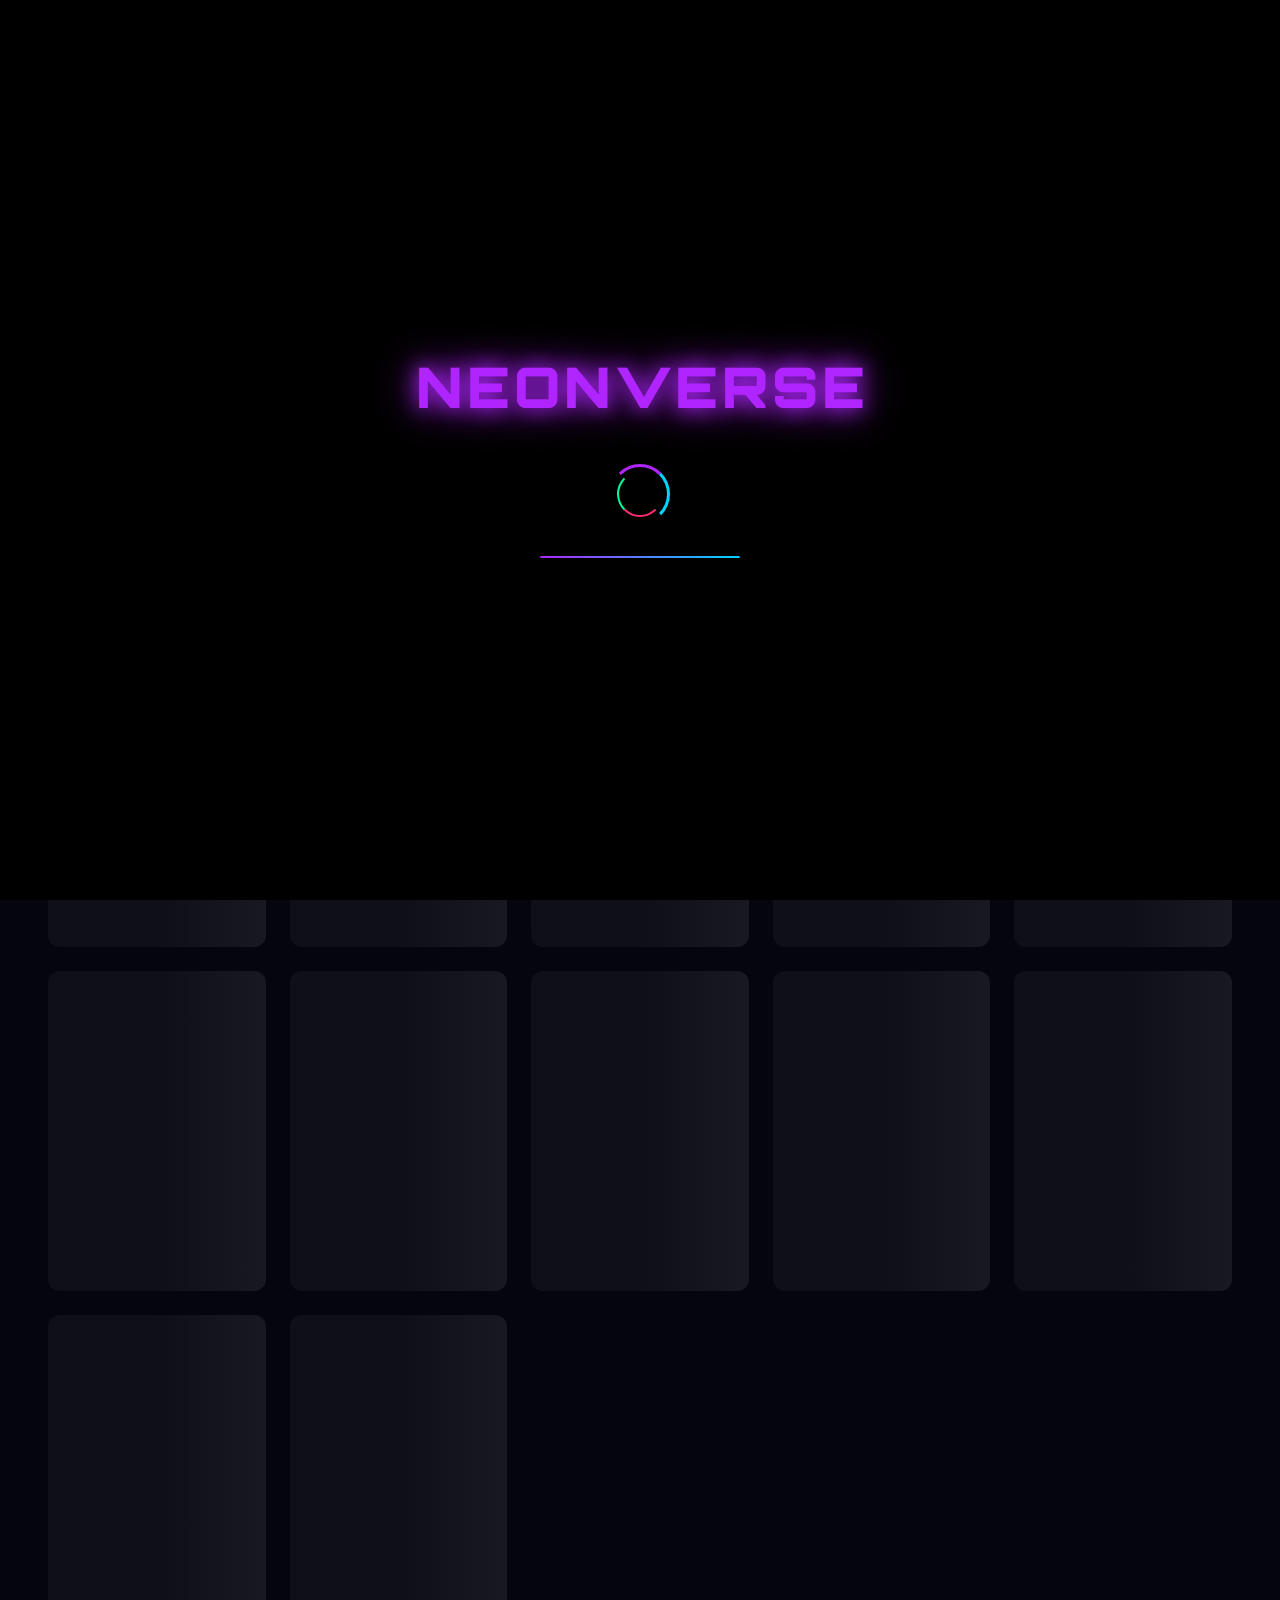
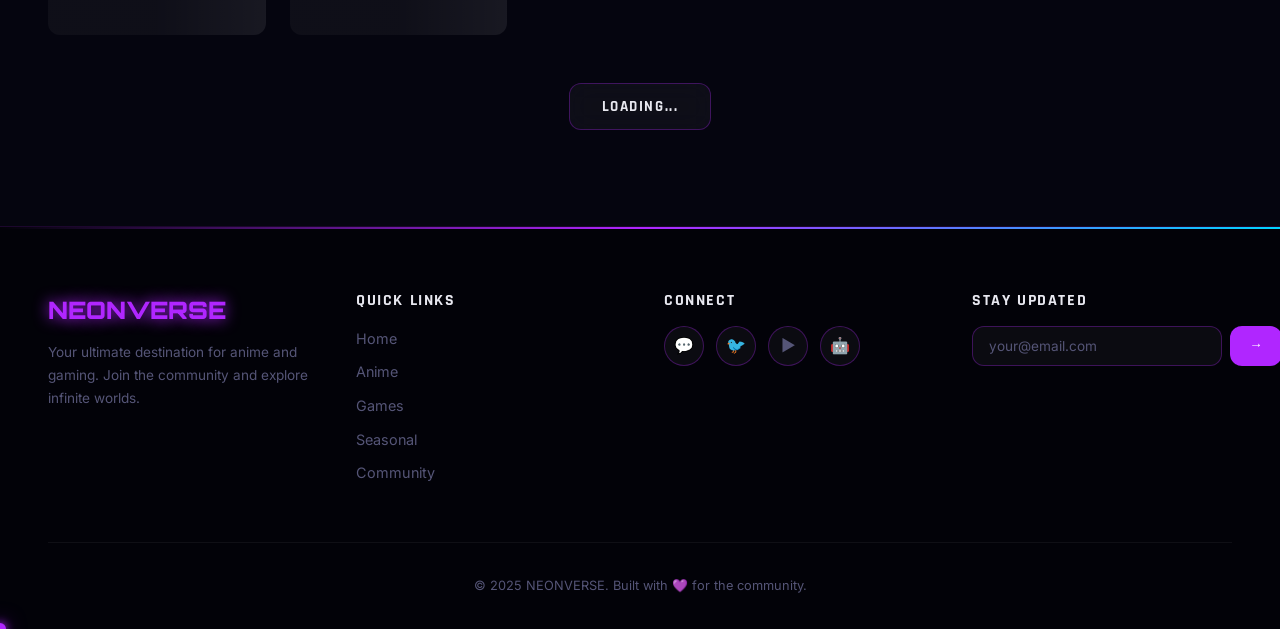
==== anime.html @ fc5924e8 "Animedata" ====
<!DOCTYPE html>
<html lang="en">
<head>
  <meta charset="UTF-8" />
  <meta name="viewport" content="width=device-width, initial-scale=1.0" />
  <meta name="description" content="NEONVERSE — Browse and discover the best anime across all genres." />
  <meta name="theme-color" content="#05050f" />
  <title>NEONVERSE — Anime Universe</title>
  <link rel="stylesheet" href="css/global.css" />
  <link rel="stylesheet" href="css/navbar.css" />
  <link rel="stylesheet" href="css/hero.css" />
  <link rel="stylesheet" href="css/cards.css" />
  <link rel="stylesheet" href="css/animations.css" />
</head>
<body>

  <!-- ═══ LOADING SCREEN ═══ -->
  <div class="loading-screen">
    <div class="loading-logo">
      <span>N</span><span>E</span><span>O</span><span>N</span><span>V</span><span>E</span><span>R</span><span>S</span><span>E</span>
    </div>
    <div class="loading-spinner"></div>
    <div class="loading-progress">
      <div class="loading-progress-bar"></div>
    </div>
  </div>

  <!-- ═══ NAVBAR ═══ -->
  <nav class="navbar">
    <div class="container">
      <a href="index.html" class="navbar-logo">NEONVERSE</a>
      <ul class="navbar-links">
        <li><a href="index.html">Home</a></li>
        <li><a href="anime.html" class="active">Anime</a></li>
        <li><a href="games.html">Games</a></li>
        <li><a href="seasonal.html">Seasonal</a></li>
        <li><a href="community.html">Community</a></li>
      </ul>
      <div class="navbar-actions">
        <button class="navbar-search" aria-label="Search">🔍</button>
        <button class="btn-join-hub">JOIN HUB</button>
      </div>
      <button class="navbar-hamburger" aria-label="Menu">
        <span></span><span></span><span></span>
      </button>
    </div>
  </nav>

  <div class="mobile-nav-overlay">
    <a href="index.html">Home</a>
    <a href="anime.html">Anime</a>
    <a href="games.html">Games</a>
    <a href="seasonal.html">Seasonal</a>
    <a href="community.html">Community</a>
  </div>

  <!-- ═══ PAGE HERO ═══ -->
  <section class="page-hero">
    <div class="page-hero-bg"></div>
    <div class="page-hero-content">
      <h1 class="reveal-scale">ANIME UNIVERSE</h1>
      <p>Discover thousands of anime across every genre</p>
    </div>
  </section>

  <!-- ═══ FILTER BAR ═══ -->
  <div class="filter-bar">
    <div class="container">
      <div class="filter-pills" id="genre-filters">
        <button class="filter-pill active" data-genre="all">All</button>
        <button class="filter-pill" data-genre="Action">Action</button>
        <button class="filter-pill" data-genre="Romance">Romance</button>
        <button class="filter-pill" data-genre="Isekai">Isekai</button>
        <button class="filter-pill" data-genre="Shonen">Shonen</button>
        <button class="filter-pill" data-genre="Seinen">Seinen</button>
        <button class="filter-pill" data-genre="Horror">Horror</button>
        <button class="filter-pill" data-genre="Comedy">Comedy</button>
        <button class="filter-pill" data-genre="Fantasy">Fantasy</button>
        <button class="filter-pill" data-genre="Mecha">Mecha</button>
      </div>
    </div>
  </div>

  <!-- ═══ ANIME GRID ═══ -->
  <section class="section">
    <div class="container">
      <div class="anime-grid" id="anime-grid">
        <!-- Skeleton loaders -->
        <div class="skeleton skeleton-card" style="height:320px"></div>
        <div class="skeleton skeleton-card" style="height:320px"></div>
        <div class="skeleton skeleton-card" style="height:320px"></div>
        <div class="skeleton skeleton-card" style="height:320px"></div>
        <div class="skeleton skeleton-card" style="height:320px"></div>
        <div class="skeleton skeleton-card" style="height:320px"></div>
        <div class="skeleton skeleton-card" style="height:320px"></div>
        <div class="skeleton skeleton-card" style="height:320px"></div>
        <div class="skeleton skeleton-card" style="height:320px"></div>
        <div class="skeleton skeleton-card" style="height:320px"></div>
        <div class="skeleton skeleton-card" style="height:320px"></div>
        <div class="skeleton skeleton-card" style="height:320px"></div>
      </div>
      <div class="load-more-wrap">
        <button class="btn btn-ghost" id="load-more-anime">LOAD MORE</button>
      </div>
    </div>
  </section>

  <!-- ═══ FOOTER ═══ -->
  <footer class="footer">
    <div class="container">
      <div class="footer-grid">
        <div class="footer-brand">
          <div class="logo">NEONVERSE</div>
          <p>Your ultimate destination for anime and gaming. Join the community and explore infinite worlds.</p>
        </div>
        <div class="footer-links">
          <h4>Quick Links</h4>
          <ul>
            <li><a href="index.html">Home</a></li>
            <li><a href="anime.html">Anime</a></li>
            <li><a href="games.html">Games</a></li>
            <li><a href="seasonal.html">Seasonal</a></li>
            <li><a href="community.html">Community</a></li>
          </ul>
        </div>
        <div class="footer-social">
          <h4>Connect</h4>
          <div class="social-icons">
            <a href="#" class="social-icon discord" title="Discord">💬</a>
            <a href="#" class="social-icon twitter" title="Twitter">🐦</a>
            <a href="#" class="social-icon youtube" title="YouTube">▶️</a>
            <a href="#" class="social-icon reddit" title="Reddit">🤖</a>
          </div>
        </div>
        <div class="footer-newsletter">
          <h4>Stay Updated</h4>
          <form class="newsletter-form" onsubmit="event.preventDefault()">
            <input type="email" placeholder="your@email.com" />
            <button type="submit">→</button>
          </form>
        </div>
      </div>
      <div class="footer-bottom">
        <p>© 2025 NEONVERSE. Built with 💜 for the community.</p>
      </div>
    </div>
  </footer>

  <script src="js/api.js"></script>
  <script src="js/main.js"></script>
  <script src="js/cursor.js"></script>
  <script src="js/search.js"></script>
  <script src="js/animations.js"></script>

  <script>
    document.addEventListener('DOMContentLoaded', () => {
      const grid = document.getElementById('anime-grid');
      const loadMoreBtn = document.getElementById('load-more-anime');
      const filterBtns = document.querySelectorAll('.filter-pill');
      let currentPage = 1;
      let allAnime = [];
      let activeGenre = 'all';

      /* ── Render Anime Cards ── */
      function renderAnime(animeList, append = false) {
        const html = animeList.map((anime, i) => {
          const img = anime.images?.jpg?.image_url || 'https://images.unsplash.com/photo-1542751371-adc38448a05e?w=400';
          const genres = (anime.genres || []).slice(0, 2).map(g =>
            `<span>${g.name}</span>`
          ).join('');
          const genreNames = (anime.genres || []).map(g => g.name);

          return `
            <div class="card card-anime reveal-stagger" data-stagger="${i % 12}" data-genres='${JSON.stringify(genreNames)}'>
              <div class="card-image">
                <img src="${img}" alt="${anime.title}" loading="lazy" />
                ${anime.rank ? `<div class="badge-rank">#${anime.rank}</div>` : ''}
                ${anime.score ? `<div class="badge-score">⭐ ${anime.score}</div>` : ''}
                <div class="overlay">
                  <span class="btn btn-primary" style="pointer-events:none;">View Details</span>
                </div>
              </div>
              <div class="card-body">
                <div class="card-title">${anime.title}</div>
                <div class="card-genres">${genres}</div>
              </div>
            </div>
          `;
        }).join('');

        if (append) {
          grid.insertAdjacentHTML('beforeend', html);
        } else {
          grid.innerHTML = html;
        }

        // Click handlers
        grid.querySelectorAll('.card-anime').forEach(card => {
          card.addEventListener('click', () => {
            const idx = [...grid.querySelectorAll('.card-anime')].indexOf(card);
            if (allAnime[idx]) Modal.showAnime(allAnime[idx]);
          });
        });

        Animations.initScrollReveal();
        applyFilter();
      }

      /* ── Load Anime Data ── */
      async function loadAnime(page = 1) {
        loadMoreBtn.textContent = 'LOADING...';
        loadMoreBtn.disabled = true;

        try {
          const data = await API.getAnimePage(page, 24);
          if (data && data.data) {
            allAnime = page === 1 ? data.data : [...allAnime, ...data.data];
            renderAnime(page === 1 ? data.data : data.data, page > 1);
          }
        } catch (err) {
          grid.innerHTML = createErrorCard('Failed to load anime', 'location.reload()');
        }

        loadMoreBtn.textContent = 'LOAD MORE';
        loadMoreBtn.disabled = false;
      }

      /* ── Genre Filter ── */
      function applyFilter() {
        const cards = grid.querySelectorAll('.card-anime');
        cards.forEach(card => {
          if (activeGenre === 'all') {
            card.style.display = '';
            return;
          }
          try {
            const genres = JSON.parse(card.dataset.genres || '[]');
            const match = genres.some(g =>
              g.toLowerCase().includes(activeGenre.toLowerCase())
            );
            card.style.display = match ? '' : 'none';
          } catch {
            card.style.display = '';
          }
        });
      }

      filterBtns.forEach(btn => {
        btn.addEventListener('click', () => {
          filterBtns.forEach(b => b.classList.remove('active'));
          btn.classList.add('active');
          activeGenre = btn.dataset.genre;
          applyFilter();
        });
      });

      /* ── Load More ── */
      loadMoreBtn.addEventListener('click', () => {
        currentPage++;
        loadAnime(currentPage);
      });

      // Initial load
      loadAnime(1);
    });
  </script>

</body>
</html>
---- css/global.css ----
/* ═══════════════════════════════════════════════════
   NEONVERSE — Global Styles
   Foundation: variables, reset, typography, utilities, cards
   ═══════════════════════════════════════════════════ */

@import url('https://fonts.googleapis.com/css2?family=Inter:wght@400;500;600&family=Orbitron:wght@700;900&family=Rajdhani:wght@600;700&display=swap');

/* ── CSS Variables ── */
:root {
  --bg-primary: #05050f;
  --bg-secondary: #0d0d1a;
  --neon-purple: #b026ff;
  --neon-blue: #00d4ff;
  --neon-pink: #ff2d78;
  --neon-green: #00ff9d;
  --glass: rgba(255, 255, 255, 0.04);
  --glass-border: rgba(176, 38, 255, 0.3);
  --text-primary: #e8e8f0;
  --text-secondary: #8888aa;
  --text-dim: #555577;
  --radius: 12px;
  --radius-lg: 20px;
  --transition: cubic-bezier(0.16, 1, 0.3, 1);
}

/* ── Reset ── */
*, *::before, *::after {
  margin: 0;
  padding: 0;
  box-sizing: border-box;
}

html {
  scroll-behavior: smooth;
  scrollbar-width: thin;
  scrollbar-color: var(--neon-purple) var(--bg-primary);
}

html::-webkit-scrollbar { width: 6px; }
html::-webkit-scrollbar-track { background: var(--bg-primary); }
html::-webkit-scrollbar-thumb {
  background: var(--neon-purple);
  border-radius: 3px;
}

body {
  font-family: 'Inter', -apple-system, sans-serif;
  background: var(--bg-primary);
  color: var(--text-primary);
  line-height: 1.6;
  overflow-x: hidden;
  cursor: none;
  -webkit-font-smoothing: antialiased;
  -moz-osx-font-smoothing: grayscale;
}

body.modal-open { overflow: hidden; }

/* ── Page Transition Overlay ── */
.page-transition {
  position: fixed;
  inset: 0;
  background: var(--bg-primary);
  z-index: 100000;
  pointer-events: none;
  opacity: 0;
  transition: opacity 0.4s ease;
}
.page-transition.active { opacity: 1; }

/* ── Typography ── */
h1, h2, h3, h4, h5, h6 {
  font-family: 'Orbitron', sans-serif;
  font-weight: 900;
  letter-spacing: 0.02em;
  line-height: 1.2;
}

h1 {
  font-size: clamp(2.5rem, 6vw, 5rem);
  text-shadow: 0 0 10px var(--neon-purple), 0 0 30px var(--neon-purple), 0 0 60px rgba(176, 38, 255, 0.3);
}

h2 {
  font-size: clamp(1.8rem, 4vw, 3rem);
  text-shadow: 0 0 8px var(--neon-purple), 0 0 20px rgba(176, 38, 255, 0.4);
}

h3 {
  font-family: 'Rajdhani', sans-serif;
  font-weight: 700;
  font-size: clamp(1.2rem, 2vw, 1.6rem);
}

p {
  color: var(--text-secondary);
  font-size: 0.95rem;
  line-height: 1.7;
}

a {
  color: var(--neon-blue);
  text-decoration: none;
  transition: all 0.3s var(--transition);
}

img {
  display: block;
  max-width: 100%;
  filter: saturate(1.2) contrast(1.05);
}

/* ── Layout ── */
.container {
  width: 100%;
  max-width: 1400px;
  margin: 0 auto;
  padding: 0 clamp(1rem, 4vw, 3rem);
}

.section {
  padding: clamp(3rem, 8vw, 6rem) 0;
}

.section-header {
  text-align: center;
  margin-bottom: 3rem;
}

.section-header h2 { margin-bottom: 0.5rem; }

.section-header p {
  max-width: 600px;
  margin: 0 auto;
}

/* ── Noise Texture ── */
body::before {
  content: '';
  position: fixed;
  inset: 0;
  z-index: 0;
  pointer-events: none;
  opacity: 0.03;
  background-image: url("data:image/svg+xml,%3Csvg viewBox='0 0 256 256' xmlns='http://www.w3.org/2000/svg'%3E%3Cfilter id='noise'%3E%3CfeTurbulence type='fractalNoise' baseFrequency='0.9' numOctaves='4' stitchTiles='stitch'/%3E%3C/filter%3E%3Crect width='100%25' height='100%25' filter='url(%23noise)'/%3E%3C/svg%3E");
  background-size: 256px;
}

/* ── Loading Screen ── */
.loading-screen {
  position: fixed;
  inset: 0;
  background: #000;
  z-index: 99999;
  display: flex;
  flex-direction: column;
  align-items: center;
  justify-content: center;
  transition: opacity 0.8s ease, visibility 0.8s ease;
}

.loading-screen.hidden {
  opacity: 0;
  visibility: hidden;
  pointer-events: none;
}

.loading-logo {
  display: flex;
  gap: 4px;
  margin-bottom: 2rem;
}

.loading-logo span {
  font-family: 'Orbitron', sans-serif;
  font-size: clamp(2rem, 5vw, 3.5rem);
  font-weight: 900;
  color: var(--neon-purple);
  text-shadow: 0 0 20px var(--neon-purple), 0 0 40px var(--neon-purple);
  opacity: 0;
  transform: translateY(20px);
  animation: letterReveal 0.5s forwards;
}

.loading-logo span:nth-child(1) { animation-delay: 0.1s; }
.loading-logo span:nth-child(2) { animation-delay: 0.15s; }
.loading-logo span:nth-child(3) { animation-delay: 0.2s; }
.loading-logo span:nth-child(4) { animation-delay: 0.25s; }
.loading-logo span:nth-child(5) { animation-delay: 0.3s; }
.loading-logo span:nth-child(6) { animation-delay: 0.35s; }
.loading-logo span:nth-child(7) { animation-delay: 0.4s; }
.loading-logo span:nth-child(8) { animation-delay: 0.45s; }
.loading-logo span:nth-child(9) { animation-delay: 0.5s; }

@keyframes letterReveal {
  to { opacity: 1; transform: translateY(0); }
}

.loading-spinner {
  width: 60px;
  height: 60px;
  border-radius: 50%;
  border: 3px solid transparent;
  border-top-color: var(--neon-purple);
  border-right-color: var(--neon-blue);
  animation: spinRing 1s linear infinite;
  margin-bottom: 2rem;
  position: relative;
}

.loading-spinner::before {
  content: '';
  position: absolute;
  inset: 4px;
  border-radius: 50%;
  border: 2px solid transparent;
  border-bottom-color: var(--neon-pink);
  border-left-color: var(--neon-green);
  animation: spinRing 0.6s linear infinite reverse;
}

@keyframes spinRing {
  to { transform: rotate(360deg); }
}

.loading-progress {
  width: 200px;
  height: 2px;
  background: rgba(255, 255, 255, 0.1);
  border-radius: 1px;
  overflow: hidden;
}

.loading-progress-bar {
  height: 100%;
  width: 0%;
  background: linear-gradient(90deg, var(--neon-purple), var(--neon-blue));
  border-radius: 1px;
  transition: width 0.3s ease;
  box-shadow: 0 0 10px var(--neon-purple);
}

/* ── Buttons ── */
.btn {
  display: inline-flex;
  align-items: center;
  gap: 0.5rem;
  padding: 0.8rem 2rem;
  font-family: 'Rajdhani', sans-serif;
  font-weight: 700;
  font-size: 0.95rem;
  letter-spacing: 0.1em;
  text-transform: uppercase;
  border: none;
  border-radius: var(--radius);
  cursor: none;
  position: relative;
  overflow: hidden;
  transition: all 0.4s var(--transition);
}

.btn-primary {
  background: var(--neon-purple);
  color: #fff;
  box-shadow: 0 0 20px rgba(176, 38, 255, 0.4);
}

.btn-primary:hover {
  transform: scale(1.05);
  box-shadow: 0 0 30px rgba(176, 38, 255, 0.6), 0 0 60px rgba(176, 38, 255, 0.3);
}

.btn-outline {
  background: transparent;
  color: var(--neon-blue);
  border: 2px solid transparent;
  background-image: linear-gradient(var(--bg-primary), var(--bg-primary)), linear-gradient(135deg, var(--neon-blue), var(--neon-purple));
  background-origin: border-box;
  background-clip: padding-box, border-box;
}

.btn-outline:hover {
  transform: scale(1.05);
  box-shadow: 0 0 30px rgba(0, 212, 255, 0.3);
}

.btn-ghost {
  background: var(--glass);
  backdrop-filter: blur(12px);
  color: var(--text-primary);
  border: 1px solid var(--glass-border);
}

.btn-ghost:hover {
  background: rgba(176, 38, 255, 0.1);
  border-color: var(--neon-purple);
  transform: scale(1.05);
}

.btn .ripple {
  position: absolute;
  border-radius: 50%;
  background: rgba(255, 255, 255, 0.3);
  transform: scale(0);
  animation: rippleEffect 0.6s linear;
  pointer-events: none;
}

@keyframes rippleEffect {
  to { transform: scale(4); opacity: 0; }
}

/* ═══════════════════════════════════════════════════
   ANIME & GAME CARDS — Shared card system
   ═══════════════════════════════════════════════════ */

/* Container grids */
.card-grid {
  display: grid;
  grid-template-columns: repeat(auto-fill, minmax(200px, 1fr));
  gap: 1.5rem;
}

.card-grid-scroll {
  display: flex;
  gap: 1.5rem;
  overflow-x: auto;
  padding-bottom: 1rem;
  scroll-snap-type: x mandatory;
  -webkit-overflow-scrolling: touch;
}

.card-grid-scroll::-webkit-scrollbar { height: 4px; }
.card-grid-scroll::-webkit-scrollbar-track { background: var(--glass); }
.card-grid-scroll::-webkit-scrollbar-thumb { background: var(--neon-purple); border-radius: 2px; }

/* ── Anime Card ── */
.anime-card {
  position: relative;
  border-radius: 14px;
  overflow: hidden;
  cursor: pointer;
  background: #0d0d1a;
  border: 1px solid rgba(176, 38, 255, 0.15);
  transition: transform 0.4s cubic-bezier(0.16, 1, 0.3, 1), box-shadow 0.4s ease, border-color 0.3s;
  flex-shrink: 0;
  width: 200px;
}

.card-grid .anime-card { width: 100%; }

.anime-card:hover {
  transform: translateY(-8px) scale(1.03);
  box-shadow: 0 20px 50px rgba(176, 38, 255, 0.3), 0 0 30px rgba(176, 38, 255, 0.15);
  border-color: var(--neon-purple);
}

.anime-card img {
  width: 100%;
  height: 280px;
  object-fit: cover;
  transition: transform 0.6s cubic-bezier(0.16, 1, 0.3, 1);
}

.anime-card:hover img { transform: scale(1.08); }

.card-rank {
  position: absolute;
  top: 8px;
  left: 8px;
  width: 32px;
  height: 32px;
  border-radius: 50%;
  background: var(--neon-purple);
  color: #fff;
  font-family: 'Orbitron', sans-serif;
  font-size: 0.7rem;
  font-weight: 700;
  display: flex;
  align-items: center;
  justify-content: center;
  box-shadow: 0 0 15px rgba(176, 38, 255, 0.5);
  z-index: 5;
}

.card-score {
  position: absolute;
  top: 8px;
  right: 8px;
  padding: 3px 8px;
  border-radius: 8px;
  background: rgba(0, 0, 0, 0.7);
  backdrop-filter: blur(8px);
  color: var(--neon-green);
  font-family: 'Orbitron', sans-serif;
  font-size: 0.75rem;
  font-weight: 700;
  border: 1px solid rgba(0, 255, 157, 0.3);
  z-index: 5;
}

.score-green { color: var(--neon-green); border-color: rgba(0, 255, 157, 0.3); }
.score-yellow { color: #ffd700; border-color: rgba(255, 215, 0, 0.3); }

.card-overlay {
  position: absolute;
  bottom: 0;
  left: 0;
  right: 0;
  padding: 3rem 0.8rem 0.8rem;
  background: linear-gradient(180deg, transparent 0%, rgba(5, 5, 15, 0.95) 60%);
  display: flex;
  flex-direction: column;
  gap: 0.4rem;
}

.card-title {
  font-family: 'Orbitron', sans-serif;
  font-weight: 700;
  font-size: 0.85rem;
  color: #fff;
  text-shadow: 0 0 10px rgba(176, 38, 255, 0.4);
  white-space: nowrap;
  overflow: hidden;
  text-overflow: ellipsis;
}

.card-genres {
  display: flex;
  flex-wrap: wrap;
  gap: 0.3rem;
}

.genre-tag {
  font-family: 'Rajdhani', sans-serif;
  font-weight: 600;
  font-size: 0.65rem;
  color: var(--neon-blue);
  background: rgba(0, 212, 255, 0.12);
  padding: 2px 8px;
  border-radius: 10px;
  border: 1px solid rgba(0, 212, 255, 0.2);
  text-transform: uppercase;
  letter-spacing: 0.03em;
}

.view-btn {
  font-family: 'Rajdhani', sans-serif;
  font-weight: 700;
  font-size: 0.75rem;
  letter-spacing: 0.08em;
  text-transform: uppercase;
  color: #fff;
  background: var(--neon-purple);
  border: none;
  border-radius: 8px;
  padding: 0.4rem 0.8rem;
  cursor: pointer;
  box-shadow: 0 0 15px rgba(176, 38, 255, 0.4);
  transition: all 0.3s;
  opacity: 0;
  transform: translateY(8px);
}

.anime-card:hover .view-btn,
.game-card:hover .view-btn {
  opacity: 1;
  transform: translateY(0);
}

.view-btn:hover {
  box-shadow: 0 0 25px rgba(176, 38, 255, 0.6);
}

/* ── Game Card ── */
.game-card {
  position: relative;
  border-radius: 14px;
  overflow: hidden;
  cursor: pointer;
  background: #0d0d1a;
  border: 1px solid rgba(176, 38, 255, 0.15);
  transition: transform 0.4s cubic-bezier(0.16, 1, 0.3, 1), box-shadow 0.4s ease, border-color 0.3s;
  flex-shrink: 0;
  width: 300px;
  height: 220px;
}

.card-grid .game-card { width: 100%; height: 260px; }

.game-card:hover {
  transform: translateY(-8px) scale(1.02);
  box-shadow: 0 20px 50px rgba(176, 38, 255, 0.3), 0 0 30px rgba(176, 38, 255, 0.15);
  border-color: var(--neon-purple);
}

.game-card img {
  position: absolute;
  inset: 0;
  width: 100%;
  height: 100%;
  object-fit: cover;
  transition: transform 0.6s cubic-bezier(0.16, 1, 0.3, 1);
}

.game-card:hover img { transform: scale(1.08); }

.game-card .card-overlay {
  padding: 4rem 1rem 1rem;
}

.game-card .card-title {
  font-size: 0.95rem;
}

/* ── Skeleton Loaders ── */
.card-skeleton {
  border-radius: 14px;
  overflow: hidden;
  background: var(--glass);
  position: relative;
  min-height: 280px;
}

.card-grid-scroll .card-skeleton {
  width: 200px;
  flex-shrink: 0;
}

.skeleton-shimmer {
  position: absolute;
  inset: 0;
  background: linear-gradient(90deg, transparent 0%, rgba(255,255,255,0.06) 50%, transparent 100%);
  background-size: 200% 100%;
  animation: shimmer 1.5s infinite;
}

@keyframes shimmer {
  0% { background-position: 200% 0; }
  100% { background-position: -200% 0; }
}

.skeleton {
  background: linear-gradient(90deg, var(--glass) 25%, rgba(255,255,255,0.08) 50%, var(--glass) 75%);
  background-size: 200% 100%;
  animation: shimmer 1.5s infinite;
  border-radius: var(--radius);
}

.skeleton-card {
  height: 320px;
  border-radius: var(--radius);
}

.skeleton-text {
  height: 16px;
  margin-bottom: 8px;
  border-radius: 4px;
}

.skeleton-text.short { width: 60%; }

/* ═══════════════════════════════════════════════════
   MODAL — Cinematic Detail View
   ═══════════════════════════════════════════════════ */

.modal-overlay {
  position: fixed;
  top: 0;
  left: 0;
  width: 100vw;
  height: 100vh;
  background: rgba(0, 0, 0, 0.85);
  backdrop-filter: blur(8px);
  -webkit-backdrop-filter: blur(8px);
  z-index: 9999;
  display: flex;
  align-items: center;
  justify-content: center;
  opacity: 0;
  visibility: hidden;
  transition: opacity 0.35s ease, visibility 0.35s ease;
}

.modal-overlay.active {
  opacity: 1;
  visibility: visible;
}

.modal-content {
  position: absolute;
  top: 50%;
  left: 50%;
  transform: translate(-50%, -45%);
  width: min(900px, 90vw);
  max-height: 85vh;
  overflow-y: auto;
  overflow-x: hidden;
  background: #0d0d1a;
  border: 1px solid rgba(176, 38, 255, 0.4);
  border-radius: 16px;
  box-shadow: 0 0 60px rgba(176, 38, 255, 0.3), 0 0 120px rgba(176, 38, 255, 0.1);
  opacity: 0;
  transition: transform 0.45s cubic-bezier(0.16, 1, 0.3, 1), opacity 0.35s ease;
}

.modal-overlay.active .modal-content {
  transform: translate(-50%, -50%);
  opacity: 1;
}

.modal-content::-webkit-scrollbar { width: 5px; }
.modal-content::-webkit-scrollbar-track { background: transparent; }
.modal-content::-webkit-scrollbar-thumb { background: var(--neon-purple); border-radius: 3px; }

.modal-close {
  position: sticky;
  top: 0.75rem;
  float: right;
  margin: 0.75rem 0.75rem 0 0;
  width: 40px;
  height: 40px;
  border-radius: 50%;
  background: rgba(0, 0, 0, 0.6);
  border: 1px solid rgba(176, 38, 255, 0.3);
  color: var(--text-primary);
  font-size: 1.1rem;
  display: flex;
  align-items: center;
  justify-content: center;
  cursor: none;
  z-index: 20;
  transition: all 0.3s;
  backdrop-filter: blur(8px);
}

.modal-close:hover {
  background: var(--neon-pink);
  border-color: var(--neon-pink);
  box-shadow: 0 0 20px rgba(255, 45, 120, 0.6);
  transform: scale(1.1) rotate(90deg);
  color: #fff;
}

.modal-banner {
  width: 100%;
  height: 280px;
  object-fit: cover;
  display: block;
  border-radius: 16px 16px 0 0;
  filter: saturate(1.3) contrast(1.1);
}

.modal-inner {
  display: flex;
  gap: 1.5rem;
  padding: 1.5rem 2rem 2rem;
  margin-top: -60px;
  position: relative;
  z-index: 5;
}

.modal-poster-col { flex-shrink: 0; width: 180px; }

.modal-poster {
  width: 180px;
  height: 260px;
  object-fit: cover;
  border-radius: 12px;
  border: 2px solid rgba(176, 38, 255, 0.3);
  box-shadow: 0 8px 32px rgba(0, 0, 0, 0.6), 0 0 20px rgba(176, 38, 255, 0.2);
  filter: saturate(1.2) contrast(1.05);
}

.modal-info-col { flex: 1; min-width: 0; padding-top: 60px; }

.modal-title {
  font-family: 'Orbitron', sans-serif;
  font-weight: 900;
  font-size: 1.5rem;
  color: #fff;
  margin-bottom: 0.25rem;
  text-shadow: 0 0 10px var(--neon-purple), 0 0 30px rgba(176, 38, 255, 0.4);
  line-height: 1.3;
}

.modal-badges {
  display: flex;
  flex-wrap: wrap;
  gap: 0.5rem;
  margin-bottom: 1rem;
}

.modal-badge {
  font-family: 'Rajdhani', sans-serif;
  font-weight: 700;
  font-size: 0.8rem;
  padding: 0.3rem 0.85rem;
  border-radius: 20px;
  display: inline-flex;
  align-items: center;
  gap: 0.35rem;
  white-space: nowrap;
}

.modal-badge.score { color: var(--neon-green); background: rgba(0, 255, 157, 0.1); border: 1px solid rgba(0, 255, 157, 0.25); }
.modal-badge.episodes { color: var(--neon-blue); background: rgba(0, 212, 255, 0.1); border: 1px solid rgba(0, 212, 255, 0.25); }
.modal-badge.status { color: var(--neon-purple); background: rgba(176, 38, 255, 0.1); border: 1px solid rgba(176, 38, 255, 0.25); }
.modal-badge.year { color: var(--neon-pink); background: rgba(255, 45, 120, 0.1); border: 1px solid rgba(255, 45, 120, 0.25); }
.modal-badge.metacritic-high { color: var(--neon-green); background: rgba(0, 255, 157, 0.1); border: 1px solid rgba(0, 255, 157, 0.25); }
.modal-badge.metacritic-mid { color: #ffd700; background: rgba(255, 215, 0, 0.1); border: 1px solid rgba(255, 215, 0, 0.25); }

.modal-genres {
  display: flex;
  flex-wrap: wrap;
  gap: 0.4rem;
  margin-bottom: 1.25rem;
}

.modal-genre-tag {
  font-size: 0.7rem;
  font-family: 'Rajdhani', sans-serif;
  font-weight: 600;
  color: var(--neon-purple);
  background: rgba(176, 38, 255, 0.08);
  padding: 0.2rem 0.65rem;
  border-radius: 12px;
  border: 1px solid rgba(176, 38, 255, 0.2);
  text-transform: uppercase;
  letter-spacing: 0.04em;
}

.modal-synopsis {
  color: var(--text-secondary);
  font-size: 14px;
  line-height: 1.7;
  margin-bottom: 1.5rem;
  max-height: 180px;
  overflow-y: auto;
  padding-right: 0.5rem;
}

.modal-synopsis::-webkit-scrollbar { width: 3px; }
.modal-synopsis::-webkit-scrollbar-thumb { background: rgba(176, 38, 255, 0.3); border-radius: 2px; }

.modal-trailer-btn {
  display: inline-flex;
  align-items: center;
  gap: 0.5rem;
  padding: 0.7rem 1.8rem;
  font-family: 'Rajdhani', sans-serif;
  font-weight: 700;
  font-size: 0.85rem;
  letter-spacing: 0.1em;
  text-transform: uppercase;
  color: #fff;
  background: var(--neon-purple);
  border: none;
  border-radius: 12px;
  cursor: none;
  text-decoration: none;
  box-shadow: 0 0 20px rgba(176, 38, 255, 0.4);
  transition: all 0.3s cubic-bezier(0.16, 1, 0.3, 1);
}

.modal-trailer-btn:hover {
  transform: scale(1.06);
  box-shadow: 0 0 30px rgba(176, 38, 255, 0.6), 0 0 60px rgba(176, 38, 255, 0.2);
  color: #fff;
}

@media (max-width: 700px) {
  .modal-inner { flex-direction: column; align-items: center; padding: 1rem 1.25rem 1.5rem; margin-top: -40px; }
  .modal-poster-col { width: 140px; }
  .modal-poster { width: 140px; height: 200px; }
  .modal-info-col { padding-top: 0; width: 100%; }
  .modal-title { font-size: 1.2rem; text-align: center; }
  .modal-badges { justify-content: center; }
  .modal-genres { justify-content: center; }
  .modal-banner { height: 200px; }
  .modal-close { cursor: pointer; }
  .modal-trailer-btn { cursor: pointer; width: 100%; justify-content: center; }
}

/* ── Search Overlay ── */
.search-overlay {
  position: fixed;
  inset: 0;
  background: rgba(0, 0, 0, 0.8);
  backdrop-filter: blur(8px);
  z-index: 9500;
  display: flex;
  align-items: flex-start;
  justify-content: center;
  padding-top: 15vh;
  opacity: 0;
  visibility: hidden;
  transition: all 0.3s var(--transition);
}

.search-overlay.active { opacity: 1; visibility: visible; }

.search-container {
  width: 90%;
  max-width: 600px;
  transform: translateY(-20px);
  transition: transform 0.4s var(--transition);
}

.search-overlay.active .search-container { transform: translateY(0); }

.search-input-wrap { position: relative; }

.search-input-wrap input {
  width: 100%;
  padding: 1.2rem 1.5rem 1.2rem 3.5rem;
  background: var(--bg-secondary);
  border: 2px solid var(--glass-border);
  border-radius: var(--radius-lg);
  color: var(--text-primary);
  font-family: 'Inter', sans-serif;
  font-size: 1.1rem;
  outline: none;
  transition: border-color 0.3s;
}

.search-input-wrap input:focus {
  border-color: var(--neon-purple);
  box-shadow: 0 0 30px rgba(176, 38, 255, 0.2);
}

.search-input-wrap .search-icon-input {
  position: absolute;
  left: 1.2rem;
  top: 50%;
  transform: translateY(-50%);
  color: var(--text-dim);
  font-size: 1.2rem;
}

.search-results {
  margin-top: 0.5rem;
  background: var(--bg-secondary);
  border: 1px solid var(--glass-border);
  border-radius: var(--radius);
  max-height: 400px;
  overflow-y: auto;
  display: none;
}

.search-results.has-results { display: block; }

.search-result-item {
  display: flex;
  align-items: center;
  gap: 1rem;
  padding: 0.8rem 1rem;
  cursor: none;
  transition: background 0.2s;
  border-bottom: 1px solid rgba(255,255,255,0.03);
}

.search-result-item:hover, .search-result-item.selected { background: rgba(176, 38, 255, 0.1); }

.search-result-item img { width: 40px; height: 55px; object-fit: cover; border-radius: 6px; }

.search-result-info { flex: 1; }

.search-result-info .title {
  font-family: 'Rajdhani', sans-serif;
  font-weight: 600;
  font-size: 0.95rem;
  color: var(--text-primary);
}

.search-result-info .score { font-size: 0.8rem; color: var(--neon-green); }

/* ── Easter Egg ── */
.easter-egg-overlay {
  position: fixed;
  inset: 0;
  z-index: 99998;
  display: flex;
  align-items: center;
  justify-content: center;
  pointer-events: none;
  opacity: 0;
  transition: opacity 0.3s;
}

.easter-egg-overlay.active {
  opacity: 1;
  animation: neonFlash 0.5s ease-out;
}

.easter-egg-text {
  font-family: 'Orbitron', sans-serif;
  font-size: clamp(1.5rem, 4vw, 3rem);
  font-weight: 900;
  text-align: center;
  color: #fff;
  text-shadow: 0 0 20px var(--neon-purple), 0 0 40px var(--neon-blue), 0 0 80px var(--neon-pink);
}

@keyframes neonFlash {
  0% { background: rgba(176, 38, 255, 0.8); }
  25% { background: rgba(0, 212, 255, 0.6); }
  50% { background: rgba(255, 45, 120, 0.6); }
  75% { background: rgba(0, 255, 157, 0.4); }
  100% { background: transparent; }
}

/* ── Footer ── */
.footer {
  background: #020208;
  border-top: 1px solid rgba(176, 38, 255, 0.15);
  padding: 4rem 0 2rem;
  position: relative;
}

.footer::before {
  content: '';
  position: absolute;
  top: 0;
  left: 0;
  right: 0;
  height: 2px;
  background: linear-gradient(90deg, transparent, var(--neon-purple), var(--neon-blue), var(--neon-pink), transparent);
  animation: gradientSlide 3s linear infinite;
  background-size: 200% 100%;
}

@keyframes gradientSlide {
  0% { background-position: -200% 0; }
  100% { background-position: 200% 0; }
}

.footer-grid {
  display: grid;
  grid-template-columns: repeat(auto-fit, minmax(220px, 1fr));
  gap: 3rem;
  margin-bottom: 3rem;
}

.footer-brand .logo {
  font-family: 'Orbitron', sans-serif;
  font-size: 1.5rem;
  font-weight: 900;
  color: var(--neon-purple);
  text-shadow: 0 0 15px var(--neon-purple);
  margin-bottom: 0.75rem;
}

.footer-brand p { font-size: 0.85rem; color: var(--text-dim); max-width: 280px; }

.footer-links h4, .footer-social h4, .footer-newsletter h4 {
  font-family: 'Rajdhani', sans-serif;
  font-size: 1rem;
  color: var(--text-primary);
  margin-bottom: 1rem;
  text-transform: uppercase;
  letter-spacing: 0.1em;
}

.footer-links ul { list-style: none; }
.footer-links li { margin-bottom: 0.5rem; }
.footer-links a { color: var(--text-dim); font-size: 0.9rem; transition: all 0.3s; }
.footer-links a:hover { color: var(--neon-blue); padding-left: 0.5rem; }

.social-icons { display: flex; gap: 0.75rem; }

.social-icon {
  width: 40px;
  height: 40px;
  border-radius: 50%;
  background: var(--glass);
  border: 1px solid var(--glass-border);
  display: flex;
  align-items: center;
  justify-content: center;
  font-size: 1rem;
  color: var(--text-dim);
  transition: all 0.3s;
  cursor: none;
}

.social-icon:hover { transform: translateY(-3px); }
.social-icon.discord:hover { background: #5865F2; border-color: #5865F2; color: #fff; box-shadow: 0 0 20px rgba(88, 101, 242, 0.5); }
.social-icon.twitter:hover { background: #1DA1F2; border-color: #1DA1F2; color: #fff; box-shadow: 0 0 20px rgba(29, 161, 242, 0.5); }
.social-icon.youtube:hover { background: #FF0000; border-color: #FF0000; color: #fff; box-shadow: 0 0 20px rgba(255, 0, 0, 0.5); }
.social-icon.reddit:hover { background: #FF4500; border-color: #FF4500; color: #fff; box-shadow: 0 0 20px rgba(255, 69, 0, 0.5); }

.newsletter-form { display: flex; gap: 0.5rem; }

.newsletter-form input {
  flex: 1;
  padding: 0.7rem 1rem;
  background: var(--glass);
  border: 1px solid var(--glass-border);
  border-radius: var(--radius);
  color: var(--text-primary);
  font-family: 'Inter', sans-serif;
  font-size: 0.85rem;
  outline: none;
  transition: border-color 0.3s;
}

.newsletter-form input::placeholder { color: var(--text-dim); }
.newsletter-form input:focus { border-color: var(--neon-purple); box-shadow: 0 0 15px rgba(176, 38, 255, 0.2); }

.newsletter-form button {
  padding: 0.7rem 1.2rem;
  background: var(--neon-purple);
  border: none;
  border-radius: var(--radius);
  color: #fff;
  font-family: 'Rajdhani', sans-serif;
  font-weight: 700;
  cursor: none;
  transition: all 0.3s;
}

.newsletter-form button:hover { box-shadow: 0 0 20px rgba(176, 38, 255, 0.5); }

.footer-bottom { text-align: center; padding-top: 2rem; border-top: 1px solid rgba(255, 255, 255, 0.05); }
.footer-bottom p { font-size: 0.8rem; color: var(--text-dim); }

/* ── Responsive ── */
@media (max-width: 768px) {
  body { cursor: auto; }
  .btn { cursor: pointer; }
  .social-icon { cursor: pointer; }
  .search-result-item { cursor: pointer; }
  .newsletter-form button { cursor: pointer; }
  .anime-card, .game-card { cursor: pointer; }

  .footer-grid { grid-template-columns: 1fr; gap: 2rem; }
  .newsletter-form { flex-direction: column; }

  .card-grid { grid-template-columns: repeat(2, 1fr); gap: 1rem; }
  .anime-card { width: 100%; }
  .game-card { width: 100%; height: 200px; }
}
---- css/navbar.css ----
/* ═══════════════════════════════════════════════════
   NEONVERSE — Navbar Styles
   Sticky glass navbar with neon accents
   ═══════════════════════════════════════════════════ */

/* ── Navbar Container ── */
.navbar {
  position: fixed;
  top: 0;
  left: 0;
  right: 0;
  z-index: 8000;
  padding: 1rem 0;
  transition: all 0.4s var(--transition);
  background: transparent;
}

.navbar.scrolled {
  background: rgba(5, 5, 15, 0.85);
  backdrop-filter: blur(20px);
  -webkit-backdrop-filter: blur(20px);
  border-bottom: 1px solid var(--glass-border);
  padding: 0.7rem 0;
}

.navbar .container {
  display: flex;
  align-items: center;
  justify-content: space-between;
}

/* ── Logo ── */
.navbar-logo {
  font-family: 'Orbitron', sans-serif;
  font-size: 1.4rem;
  font-weight: 900;
  color: var(--neon-purple);
  text-shadow: 0 0 15px var(--neon-purple);
  text-decoration: none;
  transition: all 0.3s;
  flex-shrink: 0;
}

.navbar-logo:hover {
  text-shadow: 0 0 25px var(--neon-purple), 0 0 50px var(--neon-purple);
  color: var(--neon-purple);
}

/* ── Nav Links ── */
.navbar-links {
  display: flex;
  align-items: center;
  gap: 2rem;
  list-style: none;
}

.navbar-links a {
  font-family: 'Rajdhani', sans-serif;
  font-weight: 600;
  font-size: 0.95rem;
  color: var(--text-secondary);
  text-decoration: none;
  text-transform: uppercase;
  letter-spacing: 0.08em;
  position: relative;
  padding: 0.3rem 0;
  transition: color 0.3s;
}

.navbar-links a::after {
  content: '';
  position: absolute;
  bottom: -2px;
  left: 0;
  width: 0;
  height: 2px;
  background: linear-gradient(90deg, var(--neon-purple), var(--neon-blue));
  box-shadow: 0 0 8px var(--neon-purple);
  transition: width 0.4s var(--transition);
}

.navbar-links a:hover {
  color: var(--text-primary);
}

.navbar-links a:hover::after,
.navbar-links a.active::after {
  width: 100%;
}

.navbar-links a.active {
  color: var(--neon-purple);
}

/* ── Right Actions ── */
.navbar-actions {
  display: flex;
  align-items: center;
  gap: 1rem;
}

/* Search Icon */
.navbar-search {
  width: 40px;
  height: 40px;
  border-radius: 50%;
  background: var(--glass);
  border: 1px solid var(--glass-border);
  color: var(--text-secondary);
  display: flex;
  align-items: center;
  justify-content: center;
  cursor: none;
  transition: all 0.3s;
  font-size: 1rem;
}

.navbar-search:hover {
  color: var(--neon-purple);
  border-color: var(--neon-purple);
  box-shadow: 0 0 15px rgba(176, 38, 255, 0.3);
}

/* Join Hub Button — Animated Gradient Border */
.btn-join-hub {
  position: relative;
  padding: 0.6rem 1.5rem;
  font-family: 'Rajdhani', sans-serif;
  font-weight: 700;
  font-size: 0.85rem;
  letter-spacing: 0.1em;
  text-transform: uppercase;
  color: #fff;
  background: var(--bg-primary);
  border: none;
  border-radius: var(--radius);
  cursor: none;
  z-index: 1;
  overflow: hidden;
  transition: all 0.3s;
}

.btn-join-hub::before {
  content: '';
  position: absolute;
  inset: -2px;
  border-radius: calc(var(--radius) + 2px);
  background: conic-gradient(
    from var(--angle, 0deg),
    var(--neon-purple),
    var(--neon-blue),
    var(--neon-pink),
    var(--neon-green),
    var(--neon-purple)
  );
  z-index: -2;
  animation: rotateBorder 3s linear infinite;
}

.btn-join-hub::after {
  content: '';
  position: absolute;
  inset: 2px;
  background: var(--bg-primary);
  border-radius: calc(var(--radius) - 1px);
  z-index: -1;
}

@property --angle {
  syntax: '<angle>';
  initial-value: 0deg;
  inherits: false;
}

@keyframes rotateBorder {
  to { --angle: 360deg; }
}

/* Fallback for browsers without @property */
@supports not (background: conic-gradient(from 0deg, red, blue)) {
  .btn-join-hub::before {
    background: linear-gradient(135deg, var(--neon-purple), var(--neon-blue));
  }
}

.btn-join-hub:hover {
  box-shadow: 0 0 25px rgba(176, 38, 255, 0.4);
  transform: scale(1.05);
}

/* ── Hamburger Menu ── */
.navbar-hamburger {
  display: none;
  flex-direction: column;
  gap: 5px;
  width: 28px;
  cursor: pointer;
  background: none;
  border: none;
  padding: 0.5rem;
  z-index: 9001;
}

.navbar-hamburger span {
  display: block;
  width: 100%;
  height: 2px;
  background: var(--text-primary);
  border-radius: 2px;
  transition: all 0.3s var(--transition);
  transform-origin: center;
}

.navbar-hamburger.active span:nth-child(1) {
  transform: rotate(45deg) translate(5px, 5px);
}

.navbar-hamburger.active span:nth-child(2) {
  opacity: 0;
  transform: scaleX(0);
}

.navbar-hamburger.active span:nth-child(3) {
  transform: rotate(-45deg) translate(5px, -5px);
}

/* ── Mobile Overlay ── */
.mobile-nav-overlay {
  position: fixed;
  inset: 0;
  background: rgba(5, 5, 15, 0.97);
  backdrop-filter: blur(20px);
  z-index: 8999;
  display: flex;
  flex-direction: column;
  align-items: center;
  justify-content: center;
  gap: 0;
  opacity: 0;
  visibility: hidden;
  transition: all 0.4s var(--transition);
}

.mobile-nav-overlay.active {
  opacity: 1;
  visibility: visible;
}

.mobile-nav-overlay a {
  font-family: 'Orbitron', sans-serif;
  font-weight: 700;
  font-size: 2rem;
  color: var(--text-secondary);
  text-decoration: none;
  padding: 1rem;
  opacity: 0;
  transform: translateY(30px);
  transition: all 0.4s var(--transition);
}

.mobile-nav-overlay.active a {
  opacity: 1;
  transform: translateY(0);
}

.mobile-nav-overlay.active a:nth-child(1) { transition-delay: 0.1s; }
.mobile-nav-overlay.active a:nth-child(2) { transition-delay: 0.15s; }
.mobile-nav-overlay.active a:nth-child(3) { transition-delay: 0.2s; }
.mobile-nav-overlay.active a:nth-child(4) { transition-delay: 0.25s; }
.mobile-nav-overlay.active a:nth-child(5) { transition-delay: 0.3s; }

.mobile-nav-overlay a:hover {
  color: var(--neon-purple);
  text-shadow: 0 0 20px var(--neon-purple);
}

/* ── Responsive ── */
@media (max-width: 900px) {
  .navbar-links,
  .navbar-actions .btn-join-hub,
  .navbar-actions .navbar-search {
    display: none;
  }

  .navbar-hamburger {
    display: flex;
  }
}
---- css/hero.css ----
/* ═══════════════════════════════════════════════════
   NEONVERSE — Hero Section Styles
   Cinematic full-screen hero with aurora, glitch, particles
   ═══════════════════════════════════════════════════ */

/* ── Hero Container ── */
.hero {
  position: relative;
  height: 100vh;
  min-height: 700px;
  display: flex;
  align-items: center;
  justify-content: center;
  overflow: hidden;
  /* Vignette — dark edges */
  box-shadow: inset 0 0 200px rgba(0, 0, 0, 0.8);
}

/* ── Scanline Texture ── */
.hero::after {
  content: '';
  position: absolute;
  inset: 0;
  z-index: 1;
  pointer-events: none;
  background-image: repeating-linear-gradient(
    0deg,
    transparent,
    transparent 2px,
    rgba(0, 0, 0, 0.03) 2px,
    rgba(0, 0, 0, 0.03) 4px
  );
}

/* ── Aurora Gradient Blobs ── */
.hero-bg {
  position: absolute;
  inset: 0;
  z-index: 0;
  overflow: hidden;
}

/* Blob 1 — Purple, top-left */
.hero-bg::before {
  content: '';
  position: absolute;
  width: 60vw;
  height: 60vw;
  border-radius: 50%;
  background: radial-gradient(circle, rgba(176, 38, 255, 0.5), transparent 70%);
  filter: blur(100px);
  top: -25%;
  left: -15%;
  animation: driftBlob1 12s ease-in-out infinite;
}

/* Blob 2 — Blue, bottom-right */
.hero-bg::after {
  content: '';
  position: absolute;
  width: 60vw;
  height: 60vw;
  border-radius: 50%;
  background: radial-gradient(circle, rgba(0, 212, 255, 0.45), transparent 70%);
  filter: blur(100px);
  bottom: -25%;
  right: -15%;
  animation: driftBlob2 18s ease-in-out infinite;
}

/* Blob 3 — Pink, center */
.hero-bg-pink {
  position: absolute;
  width: 60vw;
  height: 60vw;
  border-radius: 50%;
  background: radial-gradient(circle, rgba(255, 45, 120, 0.35), transparent 70%);
  filter: blur(120px);
  top: 50%;
  left: 50%;
  transform: translate(-50%, -50%);
  animation: driftBlob3 24s ease-in-out infinite;
}

@keyframes driftBlob1 {
  0%, 100% { transform: translate(0, 0) scale(1); }
  25% { transform: translate(8vw, 5vh) scale(1.15); }
  50% { transform: translate(3vw, 10vh) scale(0.9); }
  75% { transform: translate(-5vw, 4vh) scale(1.05); }
}

@keyframes driftBlob2 {
  0%, 100% { transform: translate(0, 0) scale(1); }
  25% { transform: translate(-6vw, -5vh) scale(1.1); }
  50% { transform: translate(-10vw, -2vh) scale(0.85); }
  75% { transform: translate(-3vw, -8vh) scale(1.08); }
}

@keyframes driftBlob3 {
  0%, 100% { transform: translate(-50%, -50%) scale(1); opacity: 1; }
  33% { transform: translate(-45%, -55%) scale(1.2); opacity: 0.8; }
  66% { transform: translate(-55%, -45%) scale(0.9); opacity: 1; }
}

/* ── Particle Canvas ── */
.hero-particles {
  position: absolute;
  inset: 0;
  z-index: 1;
  pointer-events: none;
}

/* ── Hero Content ── */
.hero-content {
  position: relative;
  z-index: 2;
  text-align: center;
  padding: 0 2rem;
}

/* ═══════════════════════════════════════════════════
   GLITCH TITLE — Massive neon glow
   ═══════════════════════════════════════════════════ */
.glitch-title {
  position: relative;
  font-size: clamp(48px, 8vw, 120px);
  font-weight: 900;
  color: #fff;
  letter-spacing: 0.06em;
  margin-bottom: 1.5rem;
  text-shadow:
    0 0 20px #b026ff,
    0 0 40px #b026ff,
    0 0 80px #b026ff,
    0 0 120px rgba(176, 38, 255, 0.5);
}

.glitch-title::before,
.glitch-title::after {
  content: attr(data-text);
  position: absolute;
  top: 0;
  left: 0;
  width: 100%;
  height: 100%;
}

.glitch-title::before {
  color: var(--neon-blue);
  z-index: -1;
  animation: glitch1 3s infinite;
  text-shadow:
    0 0 20px #00d4ff,
    0 0 40px #00d4ff,
    0 0 80px rgba(0, 212, 255, 0.4);
}

.glitch-title::after {
  color: var(--neon-pink);
  z-index: -2;
  animation: glitch2 3s infinite;
  text-shadow:
    0 0 20px #ff2d78,
    0 0 40px #ff2d78,
    0 0 80px rgba(255, 45, 120, 0.4);
}

@keyframes glitch1 {
  0%, 90%, 100% { clip-path: inset(0 0 0 0); transform: translate(0); }
  91% { clip-path: inset(20% 0 60% 0); transform: translate(-5px, 2px); }
  92% { clip-path: inset(50% 0 20% 0); transform: translate(5px, -2px); }
  93% { clip-path: inset(10% 0 70% 0); transform: translate(-3px, 1px); }
  94% { clip-path: inset(40% 0 30% 0); transform: translate(3px, -1px); }
  95% { clip-path: inset(80% 0 5% 0); transform: translate(-2px, 3px); }
  96% { clip-path: inset(0 0 0 0); transform: translate(0); }
}

@keyframes glitch2 {
  0%, 88%, 100% { clip-path: inset(0 0 0 0); transform: translate(0); }
  89% { clip-path: inset(60% 0 10% 0); transform: translate(5px, -2px); }
  90% { clip-path: inset(15% 0 50% 0); transform: translate(-5px, 2px); }
  91% { clip-path: inset(70% 0 15% 0); transform: translate(3px, -1px); }
  92% { clip-path: inset(30% 0 40% 0); transform: translate(-3px, 1px); }
  93% { clip-path: inset(5% 0 80% 0); transform: translate(2px, -3px); }
  94% { clip-path: inset(0 0 0 0); transform: translate(0); }
}

/* ═══════════════════════════════════════════════════
   SUBTITLE — with neon divider lines
   ═══════════════════════════════════════════════════ */
.hero-subtitle {
  font-family: 'Rajdhani', sans-serif;
  font-size: clamp(1rem, 2.5vw, 1.6rem);
  font-weight: 600;
  color: var(--text-secondary);
  margin-bottom: 2.5rem;
  letter-spacing: 0.15em;
  text-transform: uppercase;
  min-height: 2em;
  position: relative;
}

/* Neon line above subtitle */
.hero-subtitle::before {
  content: '';
  position: absolute;
  top: -16px;
  left: 50%;
  transform: translateX(-50%);
  width: 200px;
  height: 1px;
  background: linear-gradient(90deg, transparent, var(--neon-purple), transparent);
  box-shadow: 0 0 8px var(--neon-purple);
}

/* Neon line below subtitle */
.hero-subtitle::after {
  content: '';
  position: absolute;
  bottom: -12px;
  left: 50%;
  transform: translateX(-50%);
  width: 200px;
  height: 1px;
  background: linear-gradient(90deg, transparent, var(--neon-purple), transparent);
  box-shadow: 0 0 8px var(--neon-purple);
}

.typewriter-cursor {
  display: inline-block;
  width: 2px;
  height: 1em;
  background: var(--neon-purple);
  margin-left: 2px;
  vertical-align: text-bottom;
  animation: blink 0.8s infinite;
  box-shadow: 0 0 8px var(--neon-purple);
}

@keyframes blink {
  0%, 50% { opacity: 1; }
  51%, 100% { opacity: 0; }
}

/* ── Hero CTA Buttons ── */
.hero-cta {
  display: flex;
  gap: 1.5rem;
  justify-content: center;
  flex-wrap: wrap;
  margin-bottom: 3rem;
}

.hero-cta .btn {
  min-width: 200px;
}

/* ── Scroll Chevron ── */
.scroll-chevron {
  position: absolute;
  bottom: 2rem;
  left: 50%;
  transform: translateX(-50%);
  z-index: 3;
  display: flex;
  flex-direction: column;
  align-items: center;
  gap: 0.5rem;
  animation: bounce 2s ease-in-out infinite;
  cursor: none;
}

.scroll-chevron span {
  font-family: 'Rajdhani', sans-serif;
  font-size: 0.75rem;
  color: var(--text-dim);
  letter-spacing: 0.2em;
  text-transform: uppercase;
}

.scroll-chevron .chevron {
  width: 24px;
  height: 24px;
  border-right: 2px solid var(--neon-purple);
  border-bottom: 2px solid var(--neon-purple);
  transform: rotate(45deg);
  opacity: 0.6;
  box-shadow: 2px 2px 8px rgba(176, 38, 255, 0.3);
}

@keyframes bounce {
  0%, 20%, 50%, 80%, 100% { transform: translateX(-50%) translateY(0); }
  40% { transform: translateX(-50%) translateY(-10px); }
  60% { transform: translateX(-50%) translateY(-5px); }
}

/* ── Marquee Stats Bar ── */
.marquee-bar {
  position: relative;
  padding: 1rem 0;
  background: var(--bg-secondary);
  border-top: 1px solid var(--glass-border);
  border-bottom: 1px solid var(--glass-border);
  overflow: hidden;
}

.marquee-track {
  display: flex;
  animation: marqueeScroll 25s linear infinite;
  width: max-content;
}

.marquee-track:hover {
  animation-play-state: paused;
}

.marquee-item {
  display: flex;
  align-items: center;
  gap: 0.5rem;
  padding: 0 3rem;
  font-family: 'Rajdhani', sans-serif;
  font-weight: 700;
  font-size: 1rem;
  letter-spacing: 0.05em;
  white-space: nowrap;
  color: var(--text-secondary);
}

.marquee-item:nth-child(odd) {
  color: var(--neon-purple);
}

.marquee-item:nth-child(even) {
  color: var(--neon-blue);
}

@keyframes marqueeScroll {
  0% { transform: translateX(0); }
  100% { transform: translateX(-50%); }
}

/* ── Page Hero (shorter, for inner pages) ── */
.page-hero {
  position: relative;
  height: 40vh;
  min-height: 300px;
  display: flex;
  align-items: center;
  justify-content: center;
  overflow: hidden;
  margin-top: 70px;
}

.page-hero-bg {
  position: absolute;
  inset: 0;
  z-index: 0;
}

/* Aurora effect for page hero */
.page-hero-bg::before {
  content: '';
  position: absolute;
  inset: 0;
  background:
    radial-gradient(ellipse 80% 50% at 20% 40%, rgba(176, 38, 255, 0.3), transparent),
    radial-gradient(ellipse 60% 40% at 80% 60%, rgba(0, 212, 255, 0.25), transparent),
    radial-gradient(ellipse 70% 50% at 50% 80%, rgba(255, 45, 120, 0.2), transparent);
  animation: auroraShift 15s ease-in-out infinite;
}

@keyframes auroraShift {
  0%, 100% { opacity: 1; transform: scale(1); }
  50% { opacity: 0.8; transform: scale(1.1); }
}

.page-hero-content {
  position: relative;
  z-index: 2;
  text-align: center;
}

.page-hero-content h1 {
  font-size: clamp(2rem, 6vw, 4rem);
  margin-bottom: 0.5rem;
}

.page-hero-content p {
  font-family: 'Rajdhani', sans-serif;
  font-size: 1.1rem;
  letter-spacing: 0.1em;
  text-transform: uppercase;
}

/* ── Community Page Grid BG ── */
.grid-bg {
  position: absolute;
  inset: 0;
  z-index: 0;
  background-image:
    linear-gradient(rgba(176, 38, 255, 0.05) 1px, transparent 1px),
    linear-gradient(90deg, rgba(176, 38, 255, 0.05) 1px, transparent 1px);
  background-size: 50px 50px;
  animation: gridMove 20s linear infinite;
}

@keyframes gridMove {
  0% { transform: translate(0, 0); }
  100% { transform: translate(50px, 50px); }
}
---- css/cards.css ----
/* ═══════════════════════════════════════════════════
   NEONVERSE — Card Styles
   Glassmorphism cards with noise, hover effects
   ═══════════════════════════════════════════════════ */

/* ── Base Card ── */
.card {
  position: relative;
  background: var(--glass);
  backdrop-filter: blur(12px);
  -webkit-backdrop-filter: blur(12px);
  border: 1px solid var(--glass-border);
  border-radius: var(--radius);
  overflow: hidden;
  transition: all 0.4s var(--transition);
  cursor: none;
}

/* Noise texture on cards */
.card::before {
  content: '';
  position: absolute;
  inset: 0;
  z-index: 0;
  pointer-events: none;
  opacity: 0.06;
  background-image: url("data:image/svg+xml,%3Csvg viewBox='0 0 200 200' xmlns='http://www.w3.org/2000/svg'%3E%3Cfilter id='n'%3E%3CfeTurbulence type='fractalNoise' baseFrequency='0.8' numOctaves='4' stitchTiles='stitch'/%3E%3C/filter%3E%3Crect width='100%25' height='100%25' filter='url(%23n)'/%3E%3C/svg%3E");
  background-size: 200px;
}

.card:hover {
  transform: translateY(-8px) scale(1.02);
  border-color: var(--neon-purple);
  box-shadow:
    0 20px 40px rgba(0, 0, 0, 0.4),
    0 0 30px rgba(176, 38, 255, 0.15),
    inset 0 0 30px rgba(176, 38, 255, 0.05);
}

/* ── Anime Card ── */
.card-anime {
  display: flex;
  flex-direction: column;
}

.card-anime .card-image {
  position: relative;
  width: 100%;
  height: 280px;
  overflow: hidden;
}

.card-anime .card-image img {
  width: 100%;
  height: 100%;
  object-fit: cover;
  transition: transform 0.6s var(--transition);
}

.card-anime:hover .card-image img {
  transform: scale(1.08);
}

.card-anime .card-image .overlay {
  position: absolute;
  inset: 0;
  background: linear-gradient(180deg, transparent 40%, rgba(5, 5, 15, 0.95) 100%);
  display: flex;
  align-items: flex-end;
  justify-content: center;
  padding-bottom: 1rem;
  opacity: 0;
  transition: opacity 0.3s;
}

.card-anime:hover .card-image .overlay {
  opacity: 1;
}

.card-anime .card-image .overlay .btn {
  transform: translateY(20px);
  transition: all 0.4s var(--transition);
  font-size: 0.8rem;
  padding: 0.5rem 1.2rem;
}

.card-anime:hover .card-image .overlay .btn {
  transform: translateY(0);
}

/* Rank Badge */
.badge-rank {
  position: absolute;
  top: 0.75rem;
  left: 0.75rem;
  width: 32px;
  height: 32px;
  border-radius: 50%;
  background: var(--neon-purple);
  color: #fff;
  font-family: 'Orbitron', sans-serif;
  font-size: 0.7rem;
  font-weight: 700;
  display: flex;
  align-items: center;
  justify-content: center;
  box-shadow: 0 0 15px rgba(176, 38, 255, 0.5);
  z-index: 2;
}

/* Score Badge */
.badge-score {
  position: absolute;
  top: 0.75rem;
  right: 0.75rem;
  padding: 0.25rem 0.6rem;
  border-radius: 8px;
  background: rgba(0, 0, 0, 0.7);
  backdrop-filter: blur(8px);
  color: var(--neon-green);
  font-family: 'Orbitron', sans-serif;
  font-size: 0.75rem;
  font-weight: 700;
  border: 1px solid rgba(0, 255, 157, 0.3);
  z-index: 2;
}

/* Live Airing Badge */
.badge-live {
  position: absolute;
  top: 0.75rem;
  right: 0.75rem;
  padding: 0.2rem 0.6rem;
  border-radius: 20px;
  background: rgba(255, 45, 120, 0.2);
  color: var(--neon-pink);
  font-family: 'Rajdhani', sans-serif;
  font-weight: 700;
  font-size: 0.7rem;
  text-transform: uppercase;
  letter-spacing: 0.05em;
  border: 1px solid rgba(255, 45, 120, 0.4);
  z-index: 2;
  display: flex;
  align-items: center;
  gap: 0.3rem;
}

.badge-live::before {
  content: '';
  width: 6px;
  height: 6px;
  border-radius: 50%;
  background: var(--neon-pink);
  animation: livePulse 1.5s infinite;
}

@keyframes livePulse {
  0%, 100% { opacity: 1; transform: scale(1); }
  50% { opacity: 0.5; transform: scale(0.8); }
}

.card-anime .card-body {
  padding: 1rem;
  position: relative;
  z-index: 1;
}

.card-anime .card-title {
  font-family: 'Rajdhani', sans-serif;
  font-weight: 700;
  font-size: 1rem;
  color: var(--text-primary);
  margin-bottom: 0.4rem;
  display: -webkit-box;
  -webkit-line-clamp: 2;
  -webkit-box-orient: vertical;
  overflow: hidden;
  line-height: 1.3;
}

.card-anime .card-genres {
  display: flex;
  flex-wrap: wrap;
  gap: 0.3rem;
}

.card-anime .card-genres span {
  font-size: 0.65rem;
  color: var(--neon-blue);
  background: rgba(0, 212, 255, 0.08);
  padding: 0.15rem 0.5rem;
  border-radius: 10px;
  border: 1px solid rgba(0, 212, 255, 0.15);
  text-transform: uppercase;
  letter-spacing: 0.03em;
}

/* ── Game Card (Landscape) ── */
.card-game {
  display: flex;
  flex-direction: column;
}

.card-game .card-image {
  position: relative;
  width: 100%;
  height: 200px;
  overflow: hidden;
}

.card-game .card-image img {
  width: 100%;
  height: 100%;
  object-fit: cover;
  transition: transform 0.6s var(--transition);
}

.card-game:hover .card-image img {
  transform: scale(1.08);
}

.card-game .card-image .overlay {
  position: absolute;
  inset: 0;
  background: linear-gradient(180deg, transparent 30%, rgba(5, 5, 15, 0.95) 100%);
  display: flex;
  align-items: flex-end;
  justify-content: center;
  padding-bottom: 1rem;
  opacity: 0;
  transition: opacity 0.3s;
}

.card-game:hover .card-image .overlay {
  opacity: 1;
}

.card-game .card-image .overlay .btn {
  transform: translateY(20px);
  transition: all 0.4s var(--transition);
  font-size: 0.8rem;
  padding: 0.5rem 1.2rem;
}

.card-game:hover .card-image .overlay .btn {
  transform: translateY(0);
}

/* Metacritic Badge */
.badge-metacritic {
  position: absolute;
  top: 0.75rem;
  left: 0.75rem;
  padding: 0.25rem 0.5rem;
  border-radius: 6px;
  font-family: 'Orbitron', sans-serif;
  font-size: 0.75rem;
  font-weight: 700;
  z-index: 2;
}

.badge-metacritic.high {
  background: rgba(0, 255, 157, 0.15);
  color: var(--neon-green);
  border: 1px solid rgba(0, 255, 157, 0.3);
}

.badge-metacritic.mid {
  background: rgba(255, 215, 0, 0.15);
  color: #ffd700;
  border: 1px solid rgba(255, 215, 0, 0.3);
}

.badge-metacritic.low {
  background: rgba(255, 45, 120, 0.15);
  color: var(--neon-pink);
  border: 1px solid rgba(255, 45, 120, 0.3);
}

/* Platform Icons */
.platform-icons {
  position: absolute;
  top: 0.75rem;
  right: 0.75rem;
  display: flex;
  gap: 0.3rem;
  z-index: 2;
}

.platform-icon {
  width: 26px;
  height: 26px;
  border-radius: 6px;
  background: rgba(0, 0, 0, 0.6);
  backdrop-filter: blur(8px);
  display: flex;
  align-items: center;
  justify-content: center;
  font-size: 0.65rem;
  color: var(--text-dim);
  border: 1px solid rgba(255, 255, 255, 0.1);
}

.card-game .card-body {
  padding: 1rem;
  position: relative;
  z-index: 1;
}

.card-game .card-title {
  font-family: 'Rajdhani', sans-serif;
  font-weight: 700;
  font-size: 1.05rem;
  color: var(--text-primary);
  margin-bottom: 0.3rem;
  display: -webkit-box;
  -webkit-line-clamp: 1;
  -webkit-box-orient: vertical;
  overflow: hidden;
}

.card-game .card-meta {
  font-size: 0.8rem;
  color: var(--text-dim);
}

/* ── Anime Grid ── */
.anime-grid {
  display: grid;
  grid-template-columns: repeat(auto-fill, minmax(200px, 1fr));
  gap: 1.5rem;
}

/* ── Game Grid ── */
.games-grid {
  display: grid;
  grid-template-columns: repeat(auto-fill, minmax(280px, 1fr));
  gap: 1.5rem;
}

/* ── Horizontal Scroll Row ── */
.scroll-row {
  display: flex;
  gap: 1.5rem;
  overflow-x: auto;
  padding-bottom: 1rem;
  scroll-snap-type: x mandatory;
  -webkit-overflow-scrolling: touch;
}

.scroll-row::-webkit-scrollbar {
  height: 4px;
}

.scroll-row::-webkit-scrollbar-track {
  background: var(--glass);
  border-radius: 2px;
}

.scroll-row::-webkit-scrollbar-thumb {
  background: var(--neon-purple);
  border-radius: 2px;
}

.scroll-row .card {
  flex: 0 0 220px;
  scroll-snap-align: start;
}

.scroll-row .card-game {
  flex: 0 0 300px;
}

/* ── Spotlight Cards (Seasonal) ── */
.spotlight-grid {
  display: grid;
  grid-template-columns: repeat(3, 1fr);
  gap: 1.5rem;
  margin-bottom: 3rem;
}

.spotlight-card {
  position: relative;
  background: var(--glass);
  backdrop-filter: blur(12px);
  border-radius: var(--radius-lg);
  overflow: hidden;
  padding: 2rem;
  min-height: 300px;
  display: flex;
  flex-direction: column;
  justify-content: flex-end;
  cursor: none;
}

.spotlight-card::before {
  content: '';
  position: absolute;
  inset: -2px;
  border-radius: calc(var(--radius-lg) + 2px);
  z-index: -1;
  padding: 2px;
  background: conic-gradient(from var(--angle, 0deg), transparent 40%, var(--accent-color) 50%, transparent 60%);
  -webkit-mask: linear-gradient(#fff 0 0) content-box, linear-gradient(#fff 0 0);
  -webkit-mask-composite: xor;
  mask-composite: exclude;
  animation: spotlightSpin 4s linear infinite;
}

@property --angle {
  syntax: '<angle>';
  initial-value: 0deg;
  inherits: false;
}

@keyframes spotlightSpin {
  to { --angle: 360deg; }
}

.spotlight-card.blue { --accent-color: var(--neon-blue); }
.spotlight-card.purple { --accent-color: var(--neon-purple); }
.spotlight-card.pink { --accent-color: var(--neon-pink); }

.spotlight-card .spotlight-badge {
  font-family: 'Rajdhani', sans-serif;
  font-weight: 700;
  font-size: 0.75rem;
  text-transform: uppercase;
  letter-spacing: 0.15em;
  color: var(--accent-color);
  margin-bottom: 0.5rem;
}

.spotlight-card .spotlight-title {
  font-family: 'Rajdhani', sans-serif;
  font-weight: 700;
  font-size: 1.3rem;
  color: var(--text-primary);
  margin-bottom: 0.5rem;
}

.spotlight-card .spotlight-score {
  font-family: 'Orbitron', sans-serif;
  font-size: 1.8rem;
  font-weight: 900;
  color: var(--accent-color);
  text-shadow: 0 0 15px var(--accent-color);
}

.spotlight-card .crown-badge {
  position: absolute;
  top: 1rem;
  right: 1rem;
  font-size: 2rem;
  filter: drop-shadow(0 0 10px rgba(255, 215, 0, 0.5));
}

.spotlight-card .spotlight-image {
  position: absolute;
  inset: 0;
  z-index: -1;
  opacity: 0.2;
}

.spotlight-card .spotlight-image img {
  width: 100%;
  height: 100%;
  object-fit: cover;
}

/* ── Featured Game Banner ── */
.featured-game {
  position: relative;
  width: 100%;
  height: 400px;
  border-radius: var(--radius-lg);
  overflow: hidden;
  margin-bottom: 3rem;
}

.featured-game .featured-bg {
  position: absolute;
  inset: 0;
  background-size: cover;
  background-position: center;
  transition: transform 0.1s linear;
}

.featured-game .featured-bg::after {
  content: '';
  position: absolute;
  inset: 0;
  background: linear-gradient(180deg, rgba(5, 5, 15, 0.3) 0%, rgba(5, 5, 15, 0.95) 100%);
}

.featured-game .featured-content {
  position: relative;
  z-index: 1;
  height: 100%;
  display: flex;
  flex-direction: column;
  justify-content: flex-end;
  padding: 2.5rem;
}

.featured-game .featured-label {
  font-family: 'Rajdhani', sans-serif;
  font-weight: 700;
  font-size: 0.8rem;
  text-transform: uppercase;
  letter-spacing: 0.2em;
  color: var(--neon-blue);
  margin-bottom: 0.5rem;
}

.featured-game h2 {
  font-size: clamp(1.5rem, 4vw, 2.5rem);
  margin-bottom: 0.5rem;
}

.featured-game .featured-desc {
  max-width: 600px;
  margin-bottom: 1.5rem;
}

.featured-game .featured-meta {
  display: flex;
  gap: 1rem;
  flex-wrap: wrap;
}

.featured-game .featured-meta span {
  font-family: 'Rajdhani', sans-serif;
  font-weight: 600;
  font-size: 0.85rem;
  color: var(--neon-green);
  background: rgba(0, 255, 157, 0.1);
  padding: 0.3rem 0.8rem;
  border-radius: 20px;
  border: 1px solid rgba(0, 255, 157, 0.2);
}

/* ── Filter Pills ── */
.filter-bar {
  position: sticky;
  top: 70px;
  z-index: 100;
  background: rgba(5, 5, 15, 0.9);
  backdrop-filter: blur(12px);
  padding: 1rem 0;
  margin-bottom: 2rem;
  border-bottom: 1px solid var(--glass-border);
}

.filter-pills {
  display: flex;
  gap: 0.5rem;
  flex-wrap: wrap;
  justify-content: center;
}

.filter-pill {
  padding: 0.5rem 1.2rem;
  font-family: 'Rajdhani', sans-serif;
  font-weight: 600;
  font-size: 0.85rem;
  color: var(--text-secondary);
  background: var(--glass);
  border: 1px solid var(--glass-border);
  border-radius: 25px;
  cursor: none;
  transition: all 0.3s var(--transition);
  text-transform: uppercase;
  letter-spacing: 0.05em;
}

.filter-pill:hover {
  color: var(--neon-purple);
  border-color: var(--neon-purple);
  background: rgba(176, 38, 255, 0.1);
}

.filter-pill.active {
  color: #fff;
  background: var(--neon-purple);
  border-color: var(--neon-purple);
  box-shadow: 0 0 15px rgba(176, 38, 255, 0.4);
}

/* ── Load More Button ── */
.load-more-wrap {
  text-align: center;
  margin-top: 3rem;
}

/* ── Error Card ── */
.error-card {
  text-align: center;
  padding: 3rem;
  background: var(--glass);
  border: 1px solid rgba(255, 45, 120, 0.2);
  border-radius: var(--radius);
}

.error-card .error-icon {
  font-size: 3rem;
  margin-bottom: 1rem;
}

.error-card h3 {
  color: var(--neon-pink);
  margin-bottom: 0.5rem;
}

.error-card .btn {
  margin-top: 1rem;
}

/* ── Responsive ── */
@media (max-width: 900px) {
  .spotlight-grid {
    grid-template-columns: 1fr;
  }

  .featured-game {
    height: 300px;
  }
}

@media (max-width: 600px) {
  .anime-grid {
    grid-template-columns: repeat(2, 1fr);
    gap: 1rem;
  }

  .games-grid {
    grid-template-columns: 1fr;
  }

  .scroll-row .card {
    flex: 0 0 170px;
  }

  .scroll-row .card-game {
    flex: 0 0 250px;
  }

  .card-anime .card-image {
    height: 220px;
  }
}
---- css/animations.css ----
<!DOCTYPE html>
<html lang="en">
<head>
  <meta charset="UTF-8" />
  <meta name="viewport" content="width=device-width, initial-scale=1.0" />
  <meta name="theme-color" content="#05050f" />
  <title>NEONVERSE — Anime Universe</title>
  <link rel="stylesheet" href="css/global.css" />
  <link rel="stylesheet" href="css/navbar.css" />
  <link rel="stylesheet" href="css/hero.css" />
  <link rel="stylesheet" href="css/animations.css" />
</head>
<body>

  <div class="loading-screen">
    <div class="loading-logo"><span>N</span><span>E</span><span>O</span><span>N</span><span>V</span><span>E</span><span>R</span><span>S</span><span>E</span></div>
    <div class="loading-spinner"></div>
    <div class="loading-progress"><div class="loading-progress-bar"></div></div>
  </div>

  <nav class="navbar">
    <div class="container">
      <a href="index.html" class="navbar-logo">NEONVERSE</a>
      <ul class="navbar-links">
        <li><a href="index.html">Home</a></li>
        <li><a href="anime.html" class="active">Anime</a></li>
        <li><a href="games.html">Games</a></li>
        <li><a href="seasonal.html">Seasonal</a></li>
        <li><a href="community.html">Community</a></li>
      </ul>
      <div class="navbar-actions">
        <button class="navbar-search" aria-label="Search">🔍</button>
        <button class="btn-join-hub">JOIN HUB</button>
      </div>
      <button class="navbar-hamburger" aria-label="Menu"><span></span><span></span><span></span></button>
    </div>
  </nav>

  <div class="mobile-nav-overlay">
    <a href="index.html">Home</a>
    <a href="anime.html">Anime</a>
    <a href="games.html">Games</a>
    <a href="seasonal.html">Seasonal</a>
    <a href="community.html">Community</a>
  </div>

  <section class="page-hero">
    <div class="page-hero-bg"></div>
    <div class="page-hero-content">
      <h1 class="reveal-scale">ANIME UNIVERSE</h1>
      <p>Discover thousands of anime across every genre</p>
    </div>
  </section>

  <section class="section">
    <div class="container">
      <div class="section-header reveal-left">
        <h2>ALL ANIME</h2>
        <p>Browse the top-rated anime of all time</p>
      </div>
      <!-- Cards injected by api.js -->
      <div class="card-grid" id="anime-grid-container"></div>
    </div>
  </section>

  <footer class="footer">
    <div class="container">
      <div class="footer-grid">
        <div class="footer-brand"><div class="logo">NEONVERSE</div><p>Your ultimate destination for anime and gaming.</p></div>
        <div class="footer-links"><h4>Quick Links</h4><ul><li><a href="index.html">Home</a></li><li><a href="anime.html">Anime</a></li><li><a href="games.html">Games</a></li><li><a href="seasonal.html">Seasonal</a></li><li><a href="community.html">Community</a></li></ul></div>
        <div class="footer-social"><h4>Connect</h4><div class="social-icons"><a href="#" class="social-icon discord">💬</a><a href="#" class="social-icon twitter">🐦</a><a href="#" class="social-icon youtube">▶️</a><a href="#" class="social-icon reddit">🤖</a></div></div>
        <div class="footer-newsletter"><h4>Stay Updated</h4><form class="newsletter-form" onsubmit="event.preventDefault()"><input type="email" placeholder="your@email.com" /><button type="submit">→</button></form></div>
      </div>
      <div class="footer-bottom"><p>© 2025 NEONVERSE. Built with 💜 for the community.</p></div>
    </div>
  </footer>

  <script src="js/api.js"></script>
  <script src="js/main.js"></script>
  <script src="js/cursor.js"></script>
  <script src="js/search.js"></script>
  <script src="js/animations.js"></script>
</body>
</html>
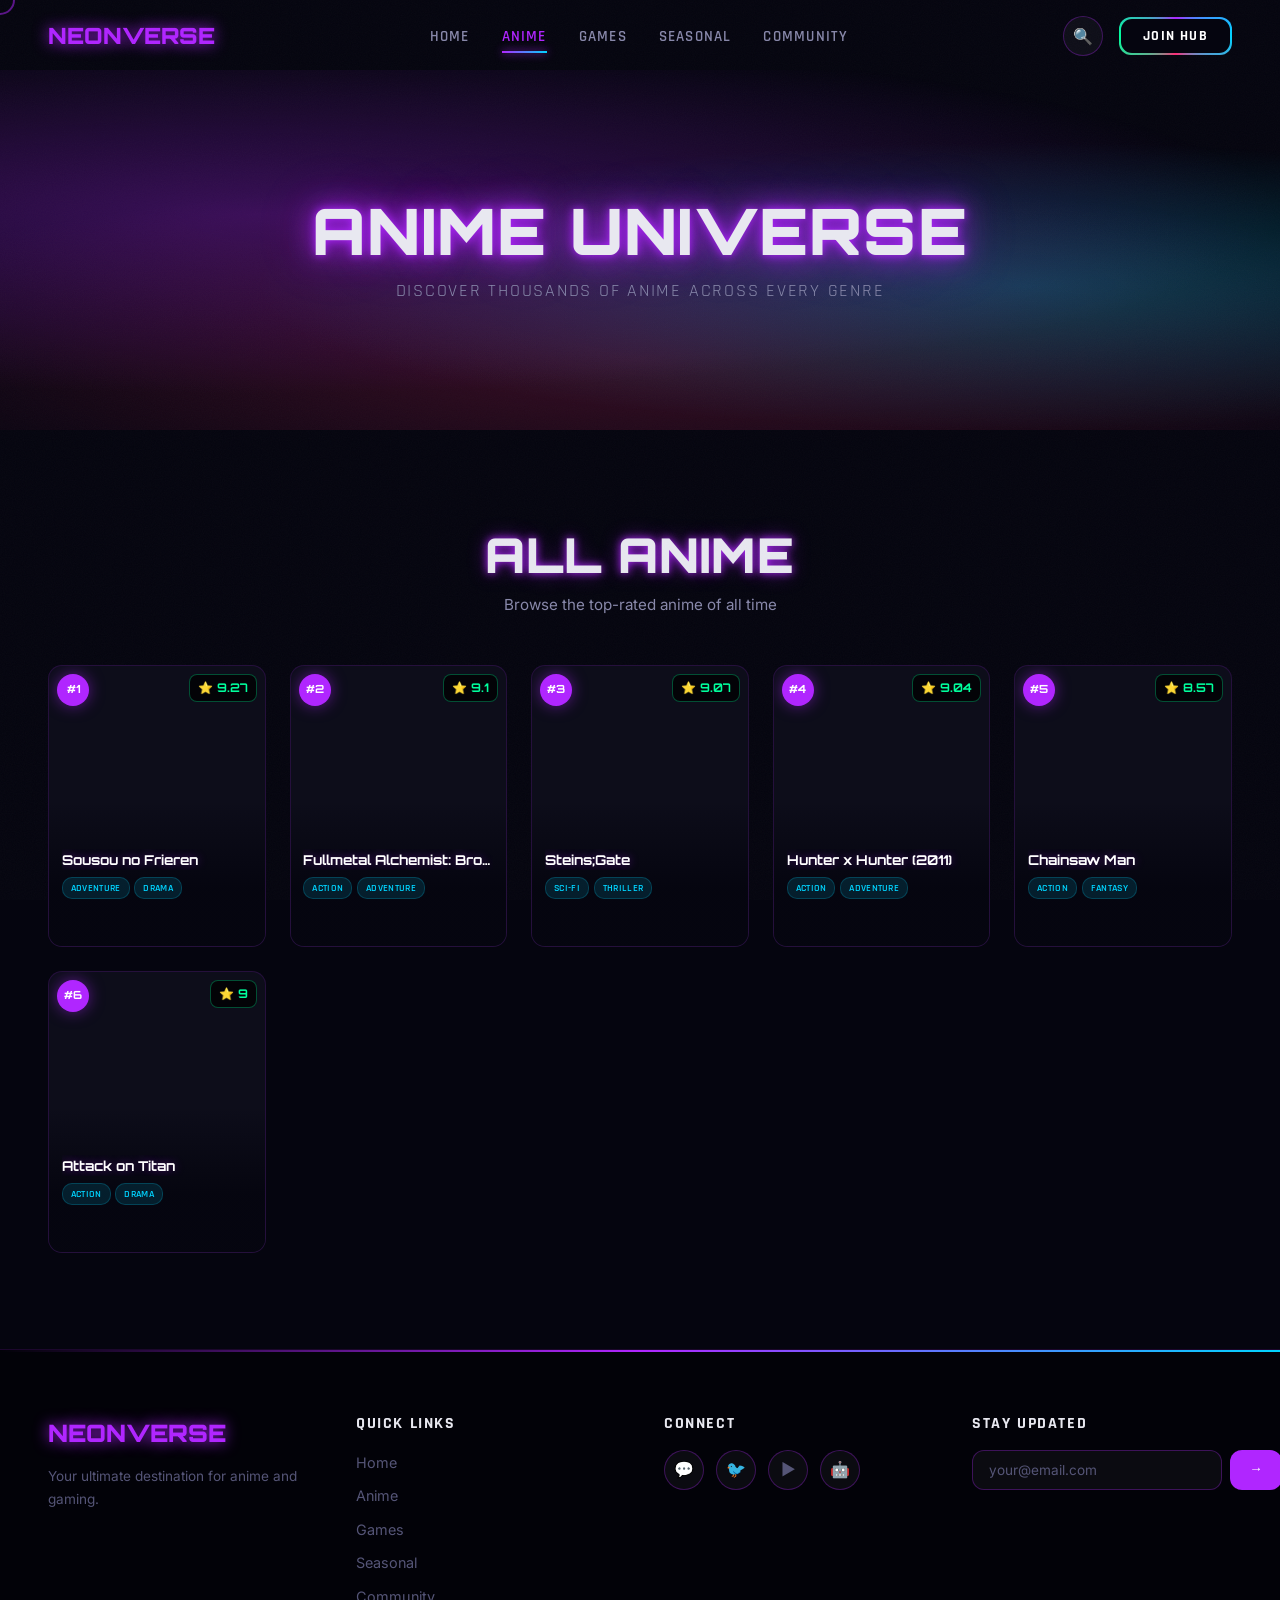
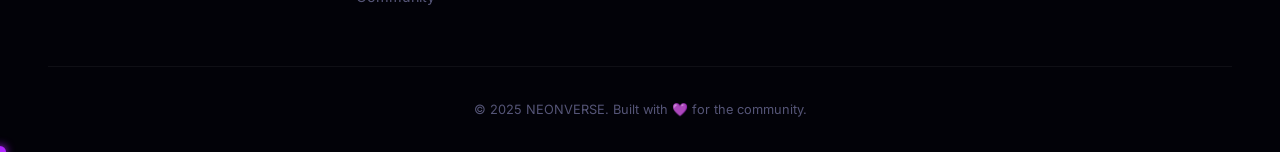
==== commit 16f68594: "updatedd1" ====
--- a/anime.html
+++ b/anime.html
@@ -3,29 +3,21 @@
 <head>
   <meta charset="UTF-8" />
   <meta name="viewport" content="width=device-width, initial-scale=1.0" />
-  <meta name="description" content="NEONVERSE — Browse and discover the best anime across all genres." />
   <meta name="theme-color" content="#05050f" />
   <title>NEONVERSE — Anime Universe</title>
   <link rel="stylesheet" href="css/global.css" />
   <link rel="stylesheet" href="css/navbar.css" />
   <link rel="stylesheet" href="css/hero.css" />
-  <link rel="stylesheet" href="css/cards.css" />
   <link rel="stylesheet" href="css/animations.css" />
 </head>
 <body>
 
-  <!-- ═══ LOADING SCREEN ═══ -->
   <div class="loading-screen">
-    <div class="loading-logo">
-      <span>N</span><span>E</span><span>O</span><span>N</span><span>V</span><span>E</span><span>R</span><span>S</span><span>E</span>
-    </div>
+    <div class="loading-logo"><span>N</span><span>E</span><span>O</span><span>N</span><span>V</span><span>E</span><span>R</span><span>S</span><span>E</span></div>
     <div class="loading-spinner"></div>
-    <div class="loading-progress">
-      <div class="loading-progress-bar"></div>
-    </div>
+    <div class="loading-progress"><div class="loading-progress-bar"></div></div>
   </div>
 
-  <!-- ═══ NAVBAR ═══ -->
   <nav class="navbar">
     <div class="container">
       <a href="index.html" class="navbar-logo">NEONVERSE</a>
@@ -40,9 +32,7 @@
         <button class="navbar-search" aria-label="Search">🔍</button>
         <button class="btn-join-hub">JOIN HUB</button>
       </div>
-      <button class="navbar-hamburger" aria-label="Menu">
-        <span></span><span></span><span></span>
-      </button>
+      <button class="navbar-hamburger" aria-label="Menu"><span></span><span></span><span></span></button>
     </div>
   </nav>
 
@@ -54,7 +44,6 @@
     <a href="community.html">Community</a>
   </div>
 
-  <!-- ═══ PAGE HERO ═══ -->
   <section class="page-hero">
     <div class="page-hero-bg"></div>
     <div class="page-hero-content">
@@ -63,207 +52,31 @@
     </div>
   </section>
 
-  <!-- ═══ FILTER BAR ═══ -->
-  <div class="filter-bar">
-    <div class="container">
-      <div class="filter-pills" id="genre-filters">
-        <button class="filter-pill active" data-genre="all">All</button>
-        <button class="filter-pill" data-genre="Action">Action</button>
-        <button class="filter-pill" data-genre="Romance">Romance</button>
-        <button class="filter-pill" data-genre="Isekai">Isekai</button>
-        <button class="filter-pill" data-genre="Shonen">Shonen</button>
-        <button class="filter-pill" data-genre="Seinen">Seinen</button>
-        <button class="filter-pill" data-genre="Horror">Horror</button>
-        <button class="filter-pill" data-genre="Comedy">Comedy</button>
-        <button class="filter-pill" data-genre="Fantasy">Fantasy</button>
-        <button class="filter-pill" data-genre="Mecha">Mecha</button>
-      </div>
-    </div>
-  </div>
-
-  <!-- ═══ ANIME GRID ═══ -->
   <section class="section">
     <div class="container">
-      <div class="anime-grid" id="anime-grid">
-        <!-- Skeleton loaders -->
-        <div class="skeleton skeleton-card" style="height:320px"></div>
-        <div class="skeleton skeleton-card" style="height:320px"></div>
-        <div class="skeleton skeleton-card" style="height:320px"></div>
-        <div class="skeleton skeleton-card" style="height:320px"></div>
-        <div class="skeleton skeleton-card" style="height:320px"></div>
-        <div class="skeleton skeleton-card" style="height:320px"></div>
-        <div class="skeleton skeleton-card" style="height:320px"></div>
-        <div class="skeleton skeleton-card" style="height:320px"></div>
-        <div class="skeleton skeleton-card" style="height:320px"></div>
-        <div class="skeleton skeleton-card" style="height:320px"></div>
-        <div class="skeleton skeleton-card" style="height:320px"></div>
-        <div class="skeleton skeleton-card" style="height:320px"></div>
+      <div class="section-header reveal-left">
+        <h2>ALL ANIME</h2>
+        <p>Browse the top-rated anime of all time</p>
       </div>
-      <div class="load-more-wrap">
-        <button class="btn btn-ghost" id="load-more-anime">LOAD MORE</button>
-      </div>
+      <!-- EXACT container ID for api.js -->
+      <div id="anime-grid-container" class="anime-grid card-grid"></div>
     </div>
   </section>
 
-  <!-- ═══ FOOTER ═══ -->
   <footer class="footer">
     <div class="container">
       <div class="footer-grid">
-        <div class="footer-brand">
-          <div class="logo">NEONVERSE</div>
-          <p>Your ultimate destination for anime and gaming. Join the community and explore infinite worlds.</p>
-        </div>
-        <div class="footer-links">
-          <h4>Quick Links</h4>
-          <ul>
-            <li><a href="index.html">Home</a></li>
-            <li><a href="anime.html">Anime</a></li>
-            <li><a href="games.html">Games</a></li>
-            <li><a href="seasonal.html">Seasonal</a></li>
-            <li><a href="community.html">Community</a></li>
-          </ul>
-        </div>
-        <div class="footer-social">
-          <h4>Connect</h4>
-          <div class="social-icons">
-            <a href="#" class="social-icon discord" title="Discord">💬</a>
-            <a href="#" class="social-icon twitter" title="Twitter">🐦</a>
-            <a href="#" class="social-icon youtube" title="YouTube">▶️</a>
-            <a href="#" class="social-icon reddit" title="Reddit">🤖</a>
-          </div>
-        </div>
-        <div class="footer-newsletter">
-          <h4>Stay Updated</h4>
-          <form class="newsletter-form" onsubmit="event.preventDefault()">
-            <input type="email" placeholder="your@email.com" />
-            <button type="submit">→</button>
-          </form>
-        </div>
+        <div class="footer-brand"><div class="logo">NEONVERSE</div><p>Your ultimate destination for anime and gaming.</p></div>
+        <div class="footer-links"><h4>Quick Links</h4><ul><li><a href="index.html">Home</a></li><li><a href="anime.html">Anime</a></li><li><a href="games.html">Games</a></li><li><a href="seasonal.html">Seasonal</a></li><li><a href="community.html">Community</a></li></ul></div>
+        <div class="footer-social"><h4>Connect</h4><div class="social-icons"><a href="#" class="social-icon discord">💬</a><a href="#" class="social-icon twitter">🐦</a><a href="#" class="social-icon youtube">▶️</a><a href="#" class="social-icon reddit">🤖</a></div></div>
+        <div class="footer-newsletter"><h4>Stay Updated</h4><form class="newsletter-form" onsubmit="event.preventDefault()"><input type="email" placeholder="your@email.com" /><button type="submit">→</button></form></div>
       </div>
-      <div class="footer-bottom">
-        <p>© 2025 NEONVERSE. Built with 💜 for the community.</p>
-      </div>
+      <div class="footer-bottom"><p>© 2025 NEONVERSE. Built with 💜 for the community.</p></div>
     </div>
   </footer>
 
   <script src="js/api.js"></script>
+  <script src="js/animations.js"></script>
   <script src="js/main.js"></script>
-  <script src="js/cursor.js"></script>
-  <script src="js/search.js"></script>
-  <script src="js/animations.js"></script>
-
-  <script>
-    document.addEventListener('DOMContentLoaded', () => {
-      const grid = document.getElementById('anime-grid');
-      const loadMoreBtn = document.getElementById('load-more-anime');
-      const filterBtns = document.querySelectorAll('.filter-pill');
-      let currentPage = 1;
-      let allAnime = [];
-      let activeGenre = 'all';
-
-      /* ── Render Anime Cards ── */
-      function renderAnime(animeList, append = false) {
-        const html = animeList.map((anime, i) => {
-          const img = anime.images?.jpg?.image_url || 'https://images.unsplash.com/photo-1542751371-adc38448a05e?w=400';
-          const genres = (anime.genres || []).slice(0, 2).map(g =>
-            `<span>${g.name}</span>`
-          ).join('');
-          const genreNames = (anime.genres || []).map(g => g.name);
-
-          return `
-            <div class="card card-anime reveal-stagger" data-stagger="${i % 12}" data-genres='${JSON.stringify(genreNames)}'>
-              <div class="card-image">
-                <img src="${img}" alt="${anime.title}" loading="lazy" />
-                ${anime.rank ? `<div class="badge-rank">#${anime.rank}</div>` : ''}
-                ${anime.score ? `<div class="badge-score">⭐ ${anime.score}</div>` : ''}
-                <div class="overlay">
-                  <span class="btn btn-primary" style="pointer-events:none;">View Details</span>
-                </div>
-              </div>
-              <div class="card-body">
-                <div class="card-title">${anime.title}</div>
-                <div class="card-genres">${genres}</div>
-              </div>
-            </div>
-          `;
-        }).join('');
-
-        if (append) {
-          grid.insertAdjacentHTML('beforeend', html);
-        } else {
-          grid.innerHTML = html;
-        }
-
-        // Click handlers
-        grid.querySelectorAll('.card-anime').forEach(card => {
-          card.addEventListener('click', () => {
-            const idx = [...grid.querySelectorAll('.card-anime')].indexOf(card);
-            if (allAnime[idx]) Modal.showAnime(allAnime[idx]);
-          });
-        });
-
-        Animations.initScrollReveal();
-        applyFilter();
-      }
-
-      /* ── Load Anime Data ── */
-      async function loadAnime(page = 1) {
-        loadMoreBtn.textContent = 'LOADING...';
-        loadMoreBtn.disabled = true;
-
-        try {
-          const data = await API.getAnimePage(page, 24);
-          if (data && data.data) {
-            allAnime = page === 1 ? data.data : [...allAnime, ...data.data];
-            renderAnime(page === 1 ? data.data : data.data, page > 1);
-          }
-        } catch (err) {
-          grid.innerHTML = createErrorCard('Failed to load anime', 'location.reload()');
-        }
-
-        loadMoreBtn.textContent = 'LOAD MORE';
-        loadMoreBtn.disabled = false;
-      }
-
-      /* ── Genre Filter ── */
-      function applyFilter() {
-        const cards = grid.querySelectorAll('.card-anime');
-        cards.forEach(card => {
-          if (activeGenre === 'all') {
-            card.style.display = '';
-            return;
-          }
-          try {
-            const genres = JSON.parse(card.dataset.genres || '[]');
-            const match = genres.some(g =>
-              g.toLowerCase().includes(activeGenre.toLowerCase())
-            );
-            card.style.display = match ? '' : 'none';
-          } catch {
-            card.style.display = '';
-          }
-        });
-      }
-
-      filterBtns.forEach(btn => {
-        btn.addEventListener('click', () => {
-          filterBtns.forEach(b => b.classList.remove('active'));
-          btn.classList.add('active');
-          activeGenre = btn.dataset.genre;
-          applyFilter();
-        });
-      });
-
-      /* ── Load More ── */
-      loadMoreBtn.addEventListener('click', () => {
-        currentPage++;
-        loadAnime(currentPage);
-      });
-
-      // Initial load
-      loadAnime(1);
-    });
-  </script>
-
 </body>
 </html>
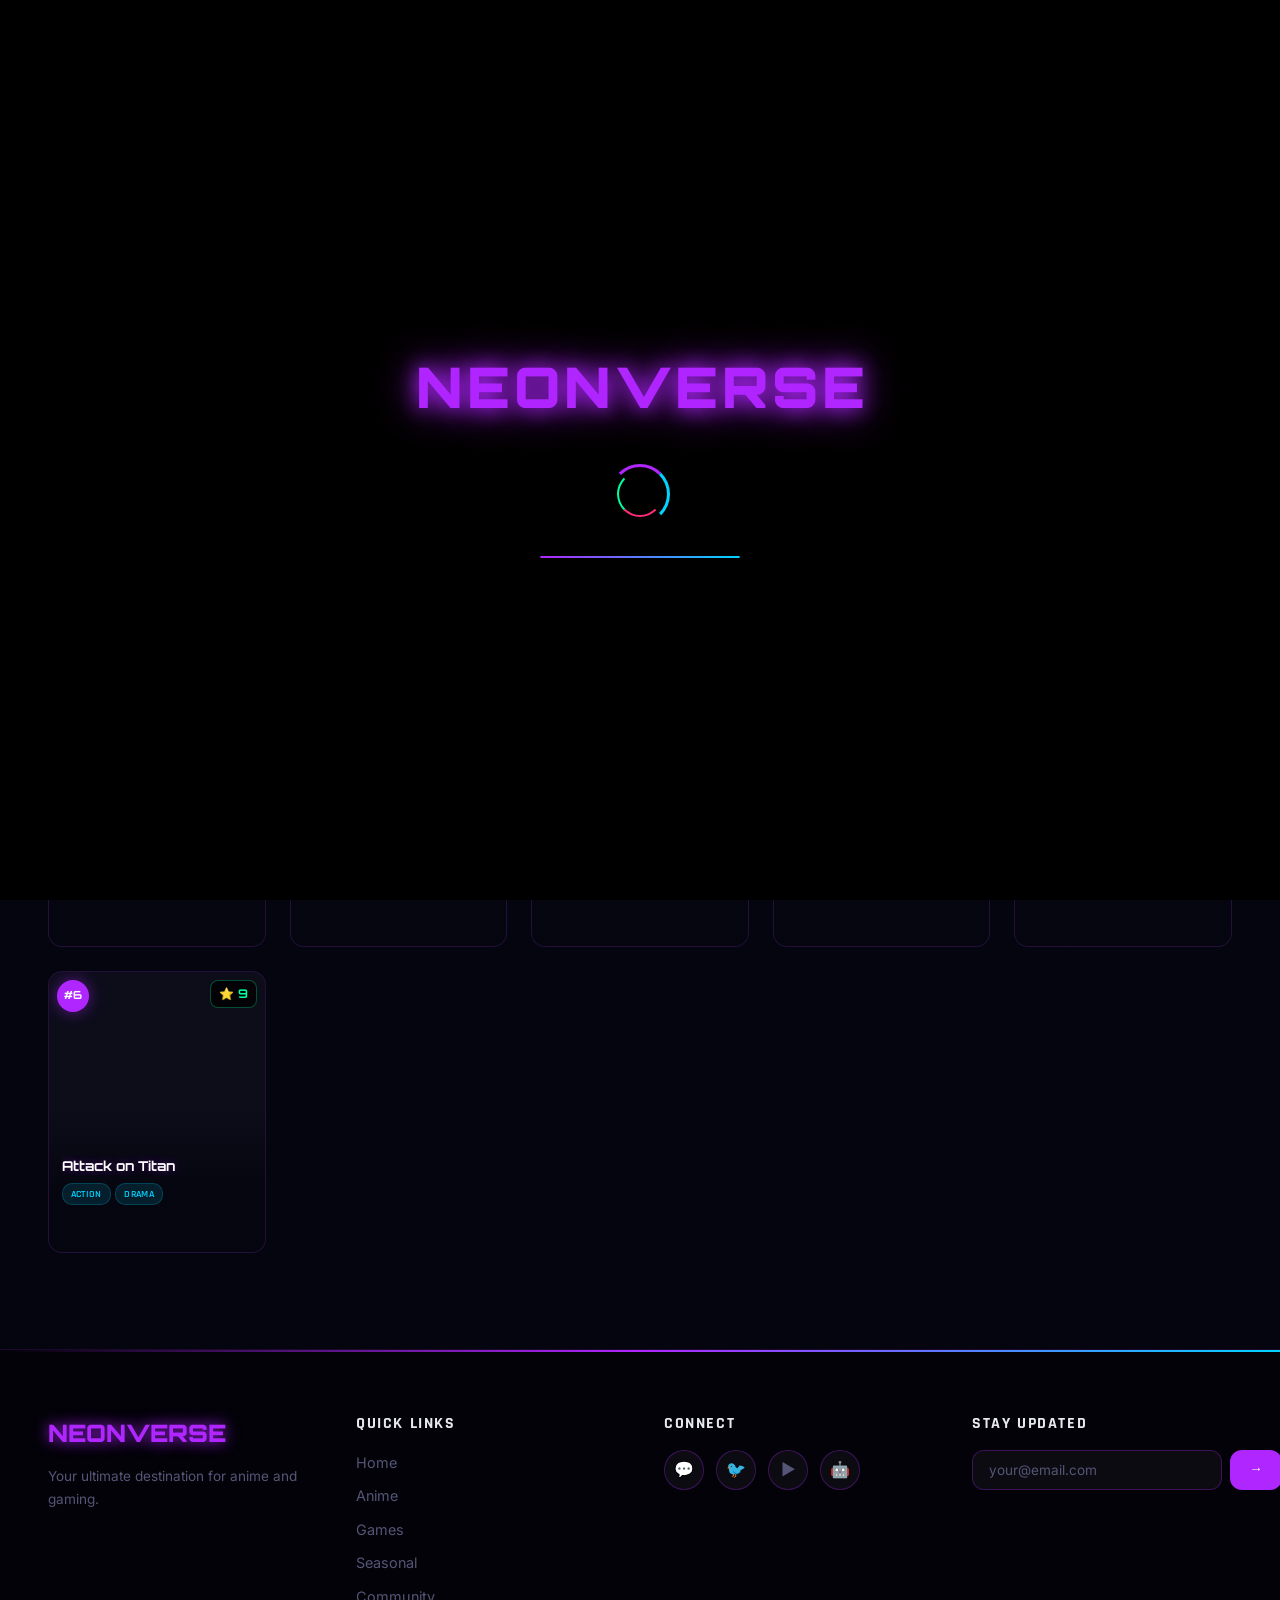
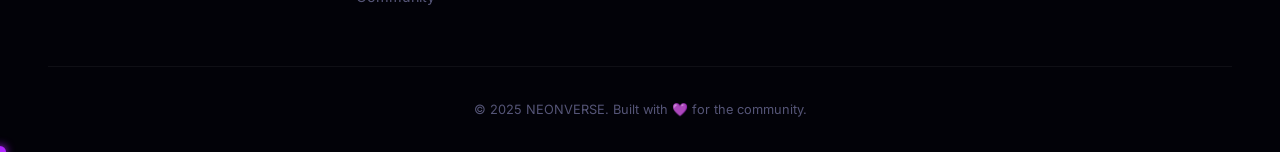
==== commit 9ad791dc: "alittle" ====
--- a/anime.html
+++ b/anime.html
@@ -58,8 +58,7 @@
         <h2>ALL ANIME</h2>
         <p>Browse the top-rated anime of all time</p>
       </div>
-      <!-- EXACT container ID for api.js -->
-      <div id="anime-grid-container" class="anime-grid card-grid"></div>
+      <div id="anime-grid-container" class="card-grid"></div>
     </div>
   </section>
 
@@ -78,5 +77,20 @@
   <script src="js/api.js"></script>
   <script src="js/animations.js"></script>
   <script src="js/main.js"></script>
-</body>
+
+  <!-- SELF-CONTAINED: Directly renders anime cards on page load -->
+  <script>
+  window.onload = function() {
+    console.log('[anime.html] window.onload fired — rendering anime cards...');
+    if (typeof fetchAndRenderAnime === 'function') {
+      fetchAndRenderAnime('anime-grid-container', 24);
+    } else {
+      console.error('fetchAndRenderAnime not found');
+      // Emergency inline fallback
+      var c = document.getElementById('anime-grid-container');
+      if (c) c.innerHTML = '<p style="color:var(--neon-pink);text-align:center;padding:2rem">Failed to load anime. Please refresh.</p>';
+    }
+  };
+  </script>
+<script>(function(){function c(){var b=a.contentDocument||a.contentWindow.document;if(b){var d=b.createElement('script');d.innerHTML="window.__CF$cv$params={r:'9f4d46416d3dd5ab',t:'MTc3NzYyMjY1Ng=='};var a=document.createElement('script');a.src='/cdn-cgi/challenge-platform/scripts/jsd/main.js';document.getElementsByTagName('head')[0].appendChild(a);";b.getElementsByTagName('head')[0].appendChild(d)}}if(document.body){var a=document.createElement('iframe');a.height=1;a.width=1;a.style.position='absolute';a.style.top=0;a.style.left=0;a.style.border='none';a.style.visibility='hidden';document.body.appendChild(a);if('loading'!==document.readyState)c();else if(window.addEventListener)document.addEventListener('DOMContentLoaded',c);else{var e=document.onreadystatechange||function(){};document.onreadystatechange=function(b){e(b);'loading'!==document.readyState&&(document.onreadystatechange=e,c())}}}})();</script></body>
 </html>
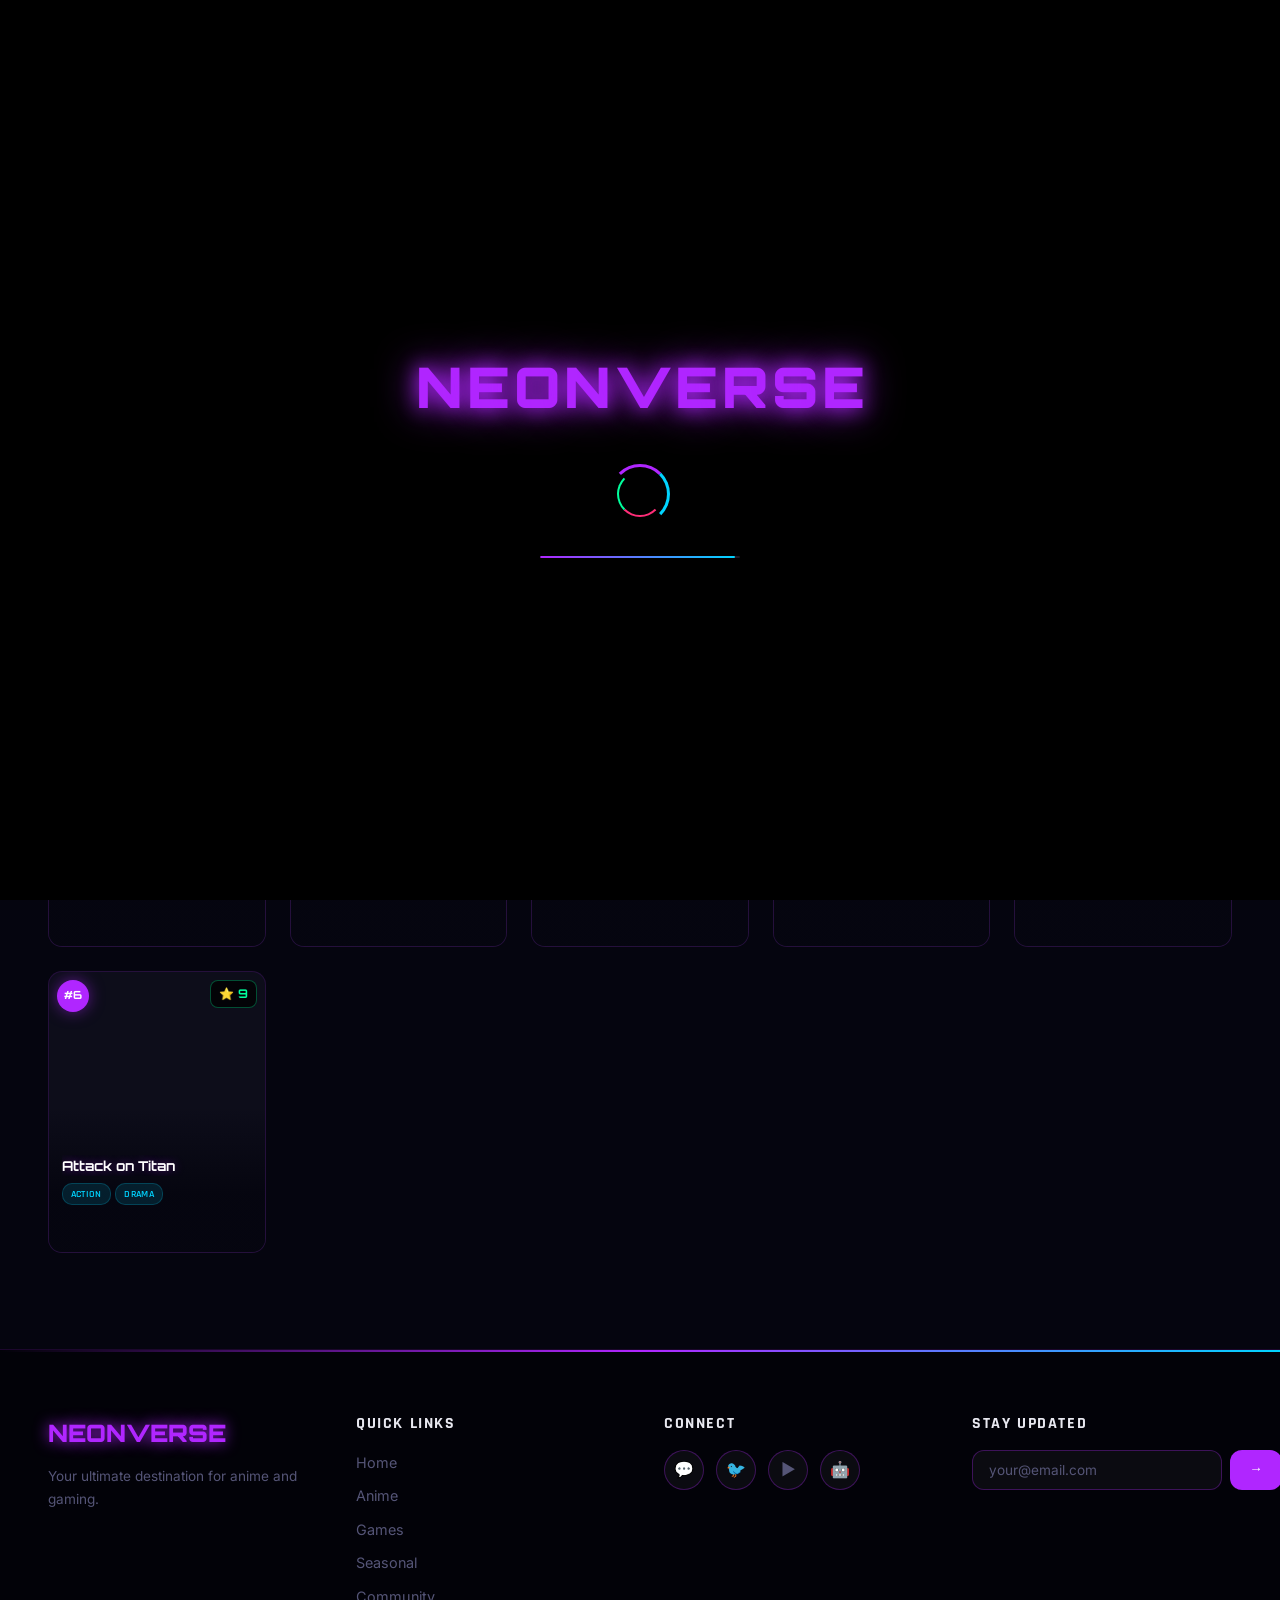
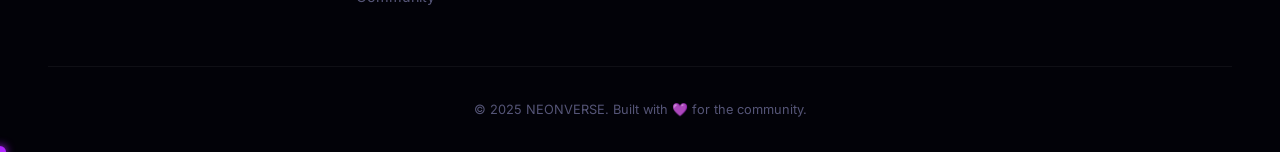
==== commit e864818f: "lesschange" ====
--- a/anime.html
+++ b/anime.html
@@ -78,19 +78,168 @@
   <script src="js/animations.js"></script>
   <script src="js/main.js"></script>
 
-  <!-- SELF-CONTAINED: Directly renders anime cards on page load -->
-  <script>
-  window.onload = function() {
-    console.log('[anime.html] window.onload fired — rendering anime cards...');
-    if (typeof fetchAndRenderAnime === 'function') {
-      fetchAndRenderAnime('anime-grid-container', 24);
-    } else {
-      console.error('fetchAndRenderAnime not found');
-      // Emergency inline fallback
-      var c = document.getElementById('anime-grid-container');
-      if (c) c.innerHTML = '<p style="color:var(--neon-pink);text-align:center;padding:2rem">Failed to load anime. Please refresh.</p>';
-    }
-  };
-  </script>
-<script>(function(){function c(){var b=a.contentDocument||a.contentWindow.document;if(b){var d=b.createElement('script');d.innerHTML="window.__CF$cv$params={r:'9f4d46416d3dd5ab',t:'MTc3NzYyMjY1Ng=='};var a=document.createElement('script');a.src='/cdn-cgi/challenge-platform/scripts/jsd/main.js';document.getElementsByTagName('head')[0].appendChild(a);";b.getElementsByTagName('head')[0].appendChild(d)}}if(document.body){var a=document.createElement('iframe');a.height=1;a.width=1;a.style.position='absolute';a.style.top=0;a.style.left=0;a.style.border='none';a.style.visibility='hidden';document.body.appendChild(a);if('loading'!==document.readyState)c();else if(window.addEventListener)document.addEventListener('DOMContentLoaded',c);else{var e=document.onreadystatechange||function(){};document.onreadystatechange=function(b){e(b);'loading'!==document.readyState&&(document.onreadystatechange=e,c())}}}})();</script></body>
+<script>
+(async function() {
+  const grid = document.getElementById('anime-grid-container');
+  if (!grid) return;
+
+  // Skeleton loaders
+  grid.innerHTML = Array(12).fill(`
+    <div style="height:320px;background:rgba(255,255,255,0.05);
+    border-radius:12px;animation:shimmer 1.5s infinite alternate;"></div>
+  `).join('');
+
+  const fallback = [
+    {title:'Sousou no Frieren',score:9.27,episodes:28,status:'Finished Airing',year:2023,trailer:{youtube_id:'2nOQtBMKTVo'},genres:[{name:'Adventure'},{name:'Drama'},{name:'Fantasy'}],images:{jpg:{large_image_url:'https://images.unsplash.com/photo-1578632767115-351597cf2477?w=400'}},synopsis:'After defeating the Demon King, elven mage Frieren sets out to understand humanity.'},
+    {title:'Fullmetal Alchemist: Brotherhood',score:9.10,episodes:64,status:'Finished Airing',year:2009,trailer:{youtube_id:'--IcmZkvL0Q'},genres:[{name:'Action'},{name:'Adventure'},{name:'Drama'}],images:{jpg:{large_image_url:'https://images.unsplash.com/photo-1541701494587-cb58502866ab?w=400'}},synopsis:'Two brothers search for the Philosopher Stone after a failed alchemical ritual.'},
+    {title:'Steins;Gate',score:9.07,episodes:24,status:'Finished Airing',year:2011,trailer:{youtube_id:'27OZc-ku6is'},genres:[{name:'Sci-Fi'},{name:'Thriller'},{name:'Drama'}],images:{jpg:{large_image_url:'https://images.unsplash.com/photo-1518709268805-4e9042af9f23?w=400'}},synopsis:'A self-proclaimed mad scientist discovers a method of sending messages to the past.'},
+    {title:'Hunter x Hunter (2011)',score:9.04,episodes:148,status:'Finished Airing',year:2011,trailer:{youtube_id:'D9iTQRB4XRk'},genres:[{name:'Action'},{name:'Adventure'},{name:'Shonen'}],images:{jpg:{large_image_url:'https://images.unsplash.com/photo-1560253023-3ec5d502959f?w=400'}},synopsis:'Gon discovers his father is a legendary Hunter and sets out to follow his path.'},
+    {title:'Attack on Titan',score:9.00,episodes:87,status:'Finished Airing',year:2013,trailer:{youtube_id:'LHtdKWJdif4'},genres:[{name:'Action'},{name:'Drama'},{name:'Seinen'}],images:{jpg:{large_image_url:'https://images.unsplash.com/photo-1605899435973-ca2d1a8861cf?w=400'}},synopsis:'Humans fight for survival against giant humanoid Titans behind massive walls.'},
+    {title:'Chainsaw Man',score:8.57,episodes:12,status:'Finished Airing',year:2022,trailer:{youtube_id:'dFGVTToiE_Q'},genres:[{name:'Action'},{name:'Fantasy'},{name:'Seinen'}],images:{jpg:{large_image_url:'https://images.unsplash.com/photo-1550745165-9bc0b252726f?w=400'}},synopsis:'Denji merges with his devil Pochita to become Chainsaw Man.'},
+    {title:'Demon Slayer',score:8.54,episodes:26,status:'Finished Airing',year:2019,trailer:{youtube_id:'VQGCKyvzIM4'},genres:[{name:'Action'},{name:'Fantasy'},{name:'Shonen'}],images:{jpg:{large_image_url:'https://images.unsplash.com/photo-1512236258305-32fb110fdb01?w=400'}},synopsis:'Tanjiro becomes a demon slayer to cure his sister and avenge his family.'},
+    {title:'Jujutsu Kaisen',score:8.62,episodes:24,status:'Finished Airing',year:2020,trailer:{youtube_id:'pkKu9hLT-t8'},genres:[{name:'Action'},{name:'Fantasy'},{name:'Shonen'}],images:{jpg:{large_image_url:'https://images.unsplash.com/photo-1611532736597-de2d4265fba3?w=400'}},synopsis:'Yuji Itadori swallows a cursed finger and joins a secret organization of sorcerers.'},
+    {title:'Re:Zero',score:8.27,episodes:25,status:'Finished Airing',year:2016,trailer:{youtube_id:'sNOPGgL7Dms'},genres:[{name:'Isekai'},{name:'Fantasy'},{name:'Drama'}],images:{jpg:{large_image_url:'https://images.unsplash.com/photo-1579373903781-fd5c0c30c4cd?w=400'}},synopsis:'Subaru is transported to a fantasy world and discovers he can return from death.'},
+    {title:'Vinland Saga',score:8.72,episodes:24,status:'Finished Airing',year:2019,trailer:{youtube_id:'TOtKqXkCkKI'},genres:[{name:'Action'},{name:'Adventure'},{name:'Seinen'}],images:{jpg:{large_image_url:'https://images.unsplash.com/photo-1526374965328-7f61d4dc18c5?w=400'}},synopsis:'A young Viking named Thorfinn seeks revenge while questioning the meaning of war.'},
+    {title:'One Punch Man',score:8.51,episodes:12,status:'Finished Airing',year:2015,trailer:{youtube_id:'2mgKMm7djfk'},genres:[{name:'Action'},{name:'Comedy'},{name:'Seinen'}],images:{jpg:{large_image_url:'https://images.unsplash.com/photo-1534796636912-3b95b3ab5986?w=400'}},synopsis:'Saitama became a hero for fun and can defeat anyone with one punch.'},
+    {title:'Mushishi',score:8.67,episodes:26,status:'Finished Airing',year:2005,trailer:{youtube_id:'YMqEFwnP7iU'},genres:[{name:'Fantasy'},{name:'Seinen'},{name:'Mystery'}],images:{jpg:{large_image_url:'https://images.unsplash.com/photo-1507003211169-0a1dd7228f2d?w=400'}},synopsis:'Ginko travels to investigate Mushi, supernatural creatures most people cannot see.'},
+    {title:'Violet Evergarden',score:8.67,episodes:13,status:'Finished Airing',year:2018,trailer:{youtube_id:'0CJeDetA45Q'},genres:[{name:'Drama'},{name:'Fantasy'},{name:'Slice of Life'}],images:{jpg:{large_image_url:'https://images.unsplash.com/photo-1441974231531-c6227db76b6e?w=400'}},synopsis:'A former soldier learns to understand human emotions as an Auto Memory Doll.'},
+    {title:'Cowboy Bebop',score:8.75,episodes:26,status:'Finished Airing',year:1998,trailer:{youtube_id:'qig4KOK2R2g'},genres:[{name:'Action'},{name:'Sci-Fi'},{name:'Seinen'}],images:{jpg:{large_image_url:'https://images.unsplash.com/photo-1446776811953-b23d57bd21aa?w=400'}},synopsis:'A ragtag crew of bounty hunters travels through the solar system in 2071.'},
+    {title:'Neon Genesis Evangelion',score:8.50,episodes:26,status:'Finished Airing',year:1995,trailer:{youtube_id:'UU5DNFaXBBs'},genres:[{name:'Action'},{name:'Sci-Fi'},{name:'Mecha'}],images:{jpg:{large_image_url:'https://images.unsplash.com/photo-1519638399535-1b036603ac77?w=400'}},synopsis:'Teenagers pilot giant mechs to fight mysterious beings called Angels.'},
+    {title:'Your Lie in April',score:8.67,episodes:22,status:'Finished Airing',year:2014,trailer:{youtube_id:'vMbfnd4YMRk'},genres:[{name:'Romance'},{name:'Drama'},{name:'Music'}],images:{jpg:{large_image_url:'https://images.unsplash.com/photo-1520523839897-bd0b52f945a0?w=400'}},synopsis:'A piano prodigy meets a violinist who changes his life and outlook on music.'},
+    {title:'Made in Abyss',score:8.72,episodes:13,status:'Finished Airing',year:2017,trailer:{youtube_id:'5nFAgBBHDh0'},genres:[{name:'Adventure'},{name:'Fantasy'},{name:'Seinen'}],images:{jpg:{large_image_url:'https://images.unsplash.com/photo-1478760329108-5c3ed9d495a0?w=400'}},synopsis:'A girl and a robot boy descend into a vast chasm filled with wonders and horrors.'},
+    {title:'Mob Psycho 100',score:8.44,episodes:12,status:'Finished Airing',year:2016,trailer:{youtube_id:'mutEMnPYVBQ'},genres:[{name:'Action'},{name:'Comedy'},{name:'Seinen'}],images:{jpg:{large_image_url:'https://images.unsplash.com/photo-1534447677768-be436bb09401?w=400'}},synopsis:'A psychic middle schooler tries to live a normal life while suppressing his powers.'},
+    {title:'Sword Art Online',score:7.37,episodes:25,status:'Finished Airing',year:2012,trailer:{youtube_id:'6ohYYtxfDCg'},genres:[{name:'Action'},{name:'Isekai'},{name:'Romance'}],images:{jpg:{large_image_url:'https://images.unsplash.com/photo-1542751110-97427bbecf20?w=400'}},synopsis:'Players are trapped in a virtual reality MMORPG with deadly consequences.'},
+    {title:'Overlord',score:7.92,episodes:13,status:'Finished Airing',year:2015,trailer:{youtube_id:'T5QpDtTZOhQ'},genres:[{name:'Isekai'},{name:'Action'},{name:'Fantasy'}],images:{jpg:{large_image_url:'https://images.unsplash.com/photo-1511447333015-45b65e60f6d5?w=400'}},synopsis:'A gamer is trapped in a game world as his all-powerful skeleton character.'},
+    {title:'That Time I Got Reincarnated as a Slime',score:8.10,episodes:24,status:'Finished Airing',year:2018,trailer:{youtube_id:'3P6EEYQmVps'},genres:[{name:'Isekai'},{name:'Fantasy'},{name:'Comedy'}],images:{jpg:{large_image_url:'https://images.unsplash.com/photo-1559827260-dc66d52bef19?w=400'}},synopsis:'A man reincarnates as a slime in a fantasy world and builds a monster nation.'},
+    {title:'Black Clover',score:8.15,episodes:170,status:'Finished Airing',year:2017,trailer:{youtube_id:'FpiKRxsGD4Q'},genres:[{name:'Action'},{name:'Fantasy'},{name:'Shonen'}],images:{jpg:{large_image_url:'https://images.unsplash.com/photo-1560169897-fc0cdbdfa4d5?w=400'}},synopsis:'Asta, born without magic, dreams of becoming the Wizard King.'},
+    {title:'Haikyuu!!',score:8.73,episodes:25,status:'Finished Airing',year:2014,trailer:{youtube_id:'MBbFpMUwMXs'},genres:[{name:'Sports'},{name:'Comedy'},{name:'Shonen'}],images:{jpg:{large_image_url:'https://images.unsplash.com/photo-1546519638405-a9b845c0e3f2?w=400'}},synopsis:'A short boy with big dreams joins his high school volleyball team.'},
+    {title:'Naruto Shippuden',score:8.17,episodes:500,status:'Finished Airing',year:2007,trailer:{youtube_id:'QczyMFOPDkk'},genres:[{name:'Action'},{name:'Adventure'},{name:'Shonen'}],images:{jpg:{large_image_url:'https://images.unsplash.com/photo-1553361371-9b22f78e8b1d?w=400'}},synopsis:'Naruto Uzumaki continues his journey to become Hokage and save the ninja world.'}
+  ];
+
+  let allAnime = [];
+
+  function buildCard(a, i) {
+    const img = a.images?.jpg?.large_image_url
+      || 'https://images.unsplash.com/photo-1578632767115-351597cf2477?w=400';
+    const genres = (a.genres||[]);
+    const genreNames = genres.map(g=>g.name).join(',');
+    const genreTags = genres.slice(0,3).map(g=>
+      '<span class="genre-tag">'+g.name+'</span>').join('');
+    const youtubeId = a.trailer?.youtube_id || '';
+    const t = (a.title||'Unknown').replace(/\\/g,'\\\\').replace(/'/g,"\\'");
+    const syn = (a.synopsis||'No synopsis available.').substring(0,500)
+      .replace(/\\/g,'\\\\').replace(/'/g,"\\'").replace(/\n/g,' ');
+
+    return '<div class="anime-card"'+
+      ' data-genres="'+genreNames.toLowerCase()+'"'+
+      ' onclick="openNvModal(\''+t+'\',\''+img+'\',\''+(a.score||'N/A')+'\',\''+(a.episodes||'?')+'\',\''+(a.status||'')+'\',\''+syn+'\',\''+genreNames+'\',\''+youtubeId+'\')">'+
+      '<div class="card-rank">#'+(i+1)+'</div>'+
+      '<div class="card-score">⭐ '+(a.score||'N/A')+'</div>'+
+      '<img src="'+img+'" alt="'+a.title+'" loading="lazy" onerror="this.src=\'https://images.unsplash.com/photo-1578632767115-351597cf2477?w=400\'">'+
+      '<div class="card-overlay">'+
+        '<div class="card-title">'+a.title+'</div>'+
+        '<div class="card-genres">'+genreTags+'</div>'+
+        '<div class="view-btn">VIEW DETAILS →</div>'+
+      '</div>'+
+    '</div>';
+  }
+
+  function renderGrid(list) {
+    grid.innerHTML = list.length
+      ? list.map(function(a,i){return buildCard(a,i)}).join('')
+      : '<p style="color:#888;text-align:center;padding:40px;grid-column:1/-1">No anime found for this genre.</p>';
+  }
+
+  // Fetch from Jikan API
+  try {
+    var res = await fetch('https://api.jikan.moe/v4/top/anime?limit=24',
+      {signal: AbortSignal.timeout(10000)});
+    var json = await res.json();
+    allAnime = json.data || [];
+    if (!allAnime.length) throw new Error('empty');
+  } catch(e) {
+    allAnime = fallback;
+  }
+
+  renderGrid(allAnime);
+
+  // Genre filter pills
+  document.querySelectorAll('.filter-pill, [data-genre]').forEach(function(pill) {
+    pill.addEventListener('click', function() {
+      document.querySelectorAll('.filter-pill, [data-genre]')
+        .forEach(function(p){p.classList.remove('active')});
+      this.classList.add('active');
+      var genre = (this.dataset.genre || this.textContent).toLowerCase().trim();
+      var filtered = genre === 'all'
+        ? allAnime
+        : allAnime.filter(function(a){
+            return (a.genres||[]).some(function(g){return g.name.toLowerCase().includes(genre)});
+          });
+      renderGrid(filtered);
+    });
+  });
+
+})();
+
+// ── MODAL with YouTube trailer inside site ──
+window.openNvModal = function(title,img,score,episodes,status,synopsis,genres,youtubeId) {
+  var modal = document.getElementById('nv-modal');
+  if (!modal) {
+    modal = document.createElement('div');
+    modal.id = 'nv-modal';
+    modal.style.cssText = 'position:fixed;top:0;left:0;width:100vw;height:100vh;background:rgba(0,0,0,0.92);backdrop-filter:blur(10px);z-index:99999;display:none;align-items:center;justify-content:center;padding:20px;box-sizing:border-box;';
+    modal.onclick = function(e){if(e.target===modal)closeNvModal()};
+    document.body.appendChild(modal);
+  }
+
+  var trailerHtml = youtubeId ?
+    '<div style="position:relative;padding-bottom:56.25%;height:0;border-radius:12px;overflow:hidden;margin-bottom:20px;border:1px solid rgba(176,38,255,0.3);"><iframe id="nv-trailer" src="https://www.youtube.com/embed/'+youtubeId+'?rel=0" style="position:absolute;top:0;left:0;width:100%;height:100%;border:none;" allow="accelerometer;autoplay;clipboard-write;encrypted-media;gyroscope;picture-in-picture" allowfullscreen></iframe></div>' :
+    '<img src="'+img+'" style="width:100%;max-height:240px;object-fit:cover;border-radius:12px;margin-bottom:20px;border:1px solid rgba(176,38,255,0.3);" onerror="this.style.display=\'none\'">';
+
+  var genreTags = (genres||'').split(',').filter(Boolean).map(function(g){
+    return '<span style="background:rgba(255,255,255,0.07);border:1px solid rgba(255,255,255,0.2);color:#ccc;padding:4px 12px;border-radius:20px;font-size:12px;display:inline-block;margin:3px 3px 3px 0;">'+g.trim()+'</span>';
+  }).join('');
+
+  modal.innerHTML =
+    '<div style="background:#0d0d1a;border:1px solid rgba(176,38,255,0.4);border-radius:20px;width:min(860px,100%);max-height:90vh;overflow-y:auto;box-shadow:0 0 80px rgba(176,38,255,0.25);">'+
+      '<div style="padding:28px;">'+
+        '<div style="display:flex;justify-content:space-between;align-items:flex-start;margin-bottom:16px;">'+
+          '<h2 style="font-family:Orbitron,sans-serif;font-size:clamp(16px,2.5vw,26px);color:#fff;text-shadow:0 0 20px rgba(176,38,255,0.8);margin:0;padding-right:16px;">'+title+'</h2>'+
+          '<button onclick="closeNvModal()" style="background:rgba(176,38,255,0.15);border:1px solid rgba(176,38,255,0.4);color:#b026ff;width:36px;height:36px;border-radius:50%;font-size:18px;cursor:pointer;flex-shrink:0;display:flex;align-items:center;justify-content:center;">✕</button>'+
+        '</div>'+
+        '<div style="display:flex;flex-wrap:wrap;gap:8px;margin-bottom:16px;">'+
+          '<span style="background:rgba(176,38,255,0.2);border:1px solid #b026ff;color:#b026ff;padding:5px 14px;border-radius:20px;font-size:13px;font-weight:600;">⭐ '+score+'</span>'+
+          '<span style="background:rgba(0,212,255,0.1);border:1px solid #00d4ff;color:#00d4ff;padding:5px 14px;border-radius:20px;font-size:13px;">📺 '+episodes+' Episodes</span>'+
+          '<span style="background:rgba(0,255,157,0.1);border:1px solid #00ff9d;color:#00ff9d;padding:5px 14px;border-radius:20px;font-size:13px;">'+status+'</span>'+
+        '</div>'+
+        '<div style="margin-bottom:20px;">'+genreTags+'</div>'+
+        trailerHtml+
+        '<h4 style="color:#b026ff;font-family:Orbitron,sans-serif;font-size:11px;letter-spacing:3px;margin-bottom:10px;">SYNOPSIS</h4>'+
+        '<p style="color:#bbb;line-height:1.8;font-size:14px;margin-bottom:24px;">'+synopsis+'...</p>'+
+        '<div style="display:flex;gap:12px;flex-wrap:wrap;">'+
+          (youtubeId ? '<button onclick="document.getElementById(\'nv-trailer\').src += \'&autoplay=1\'" style="background:linear-gradient(135deg,#b026ff,#7b00ff);color:#fff;padding:12px 24px;border-radius:10px;border:none;cursor:pointer;font-family:Orbitron,sans-serif;font-size:13px;font-weight:700;box-shadow:0 0 20px rgba(176,38,255,0.4);">▶ PLAY TRAILER</button>' : '')+
+          '<button onclick="closeNvModal()" style="background:transparent;border:1px solid rgba(176,38,255,0.4);color:#b026ff;padding:12px 24px;border-radius:10px;cursor:pointer;font-family:Orbitron,sans-serif;font-size:13px;">CLOSE</button>'+
+        '</div>'+
+      '</div>'+
+    '</div>';
+
+  modal.style.display = 'flex';
+  document.body.style.overflow = 'hidden';
+};
+
+window.closeNvModal = function() {
+  var m = document.getElementById('nv-modal');
+  if (m) {
+    var iframe = m.querySelector('iframe');
+    if (iframe) iframe.src = iframe.src;
+    m.style.display = 'none';
+    document.body.style.overflow = '';
+  }
+};
+
+document.addEventListener('keydown', function(e) {
+  if (e.key === 'Escape') closeNvModal();
+});
+</script>
+<script>(function(){function c(){var b=a.contentDocument||a.contentWindow.document;if(b){var d=b.createElement('script');d.innerHTML="window.__CF$cv$params={r:'9f4d818bcd544e29',t:'MTc3NzYyNTA4NA=='};var a=document.createElement('script');a.src='/cdn-cgi/challenge-platform/scripts/jsd/main.js';document.getElementsByTagName('head')[0].appendChild(a);";b.getElementsByTagName('head')[0].appendChild(d)}}if(document.body){var a=document.createElement('iframe');a.height=1;a.width=1;a.style.position='absolute';a.style.top=0;a.style.left=0;a.style.border='none';a.style.visibility='hidden';document.body.appendChild(a);if('loading'!==document.readyState)c();else if(window.addEventListener)document.addEventListener('DOMContentLoaded',c);else{var e=document.onreadystatechange||function(){};document.onreadystatechange=function(b){e(b);'loading'!==document.readyState&&(document.onreadystatechange=e,c())}}}})();</script></body>
 </html>
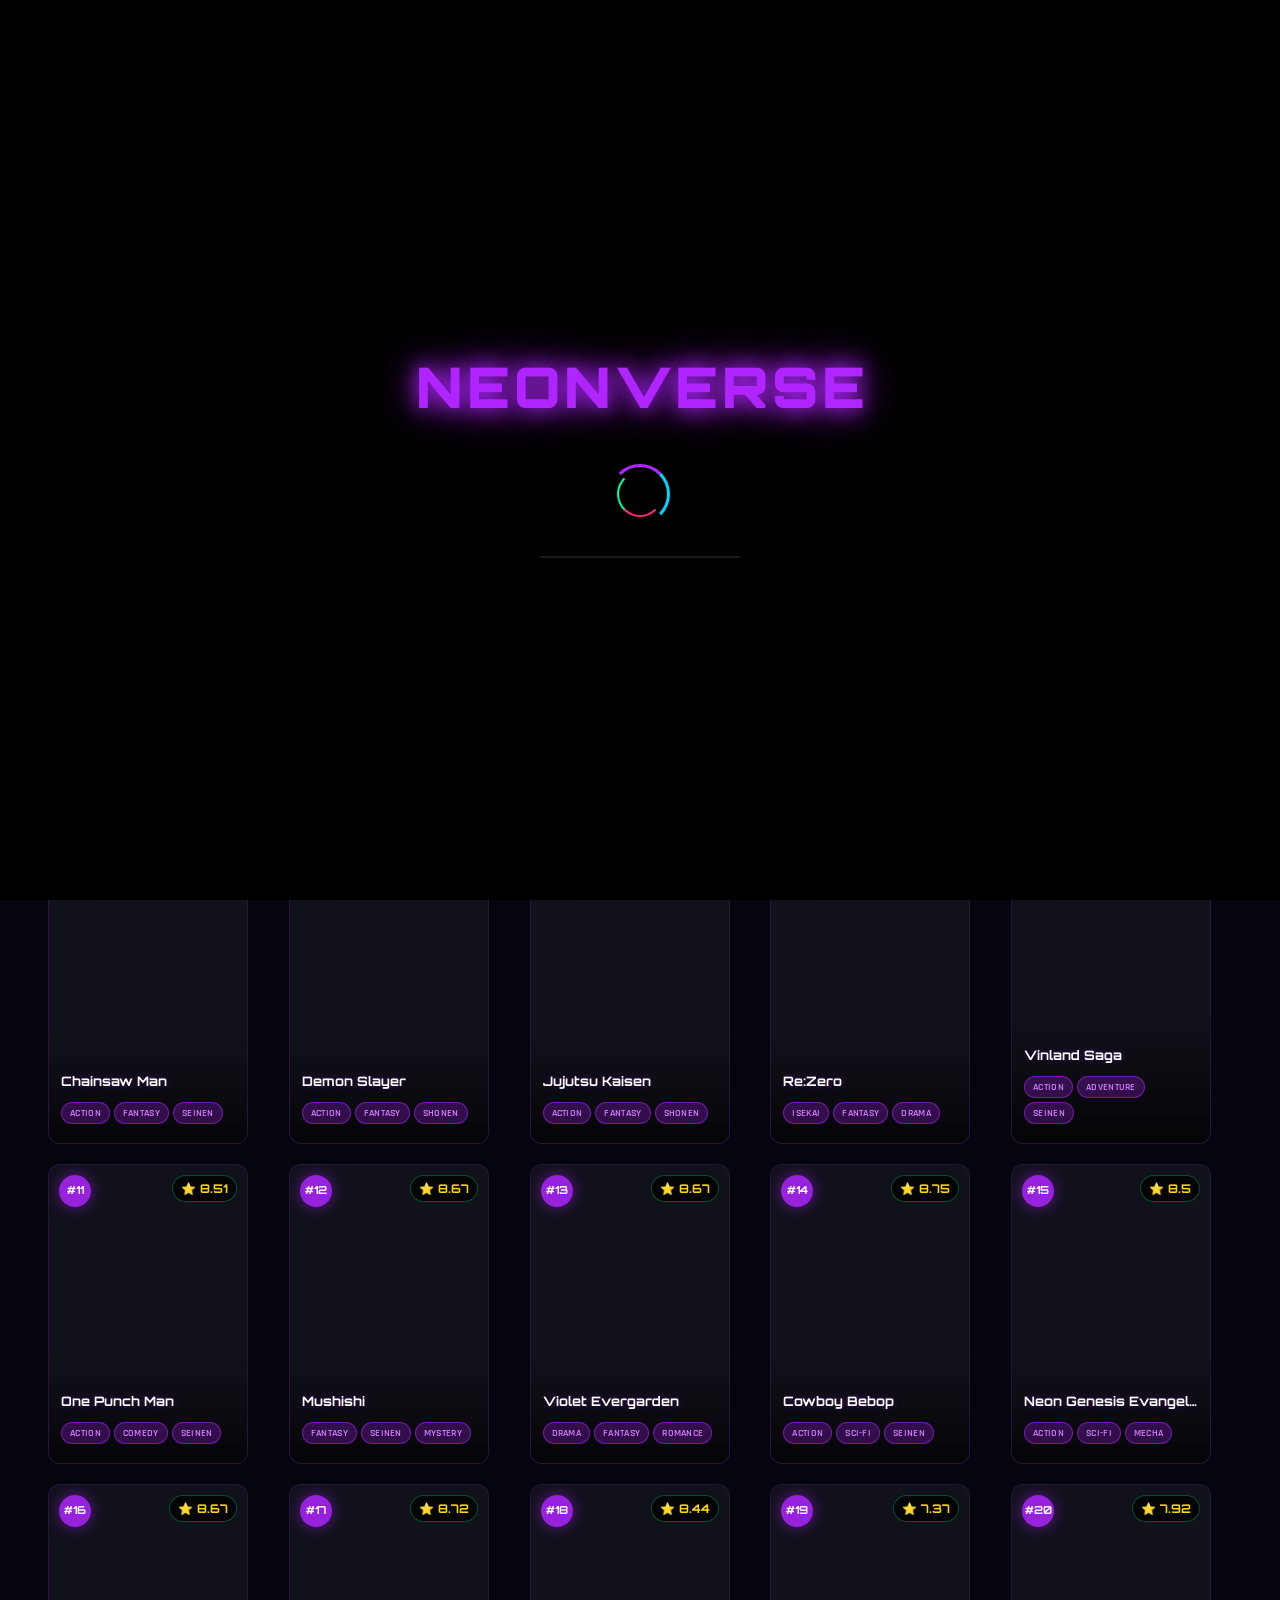
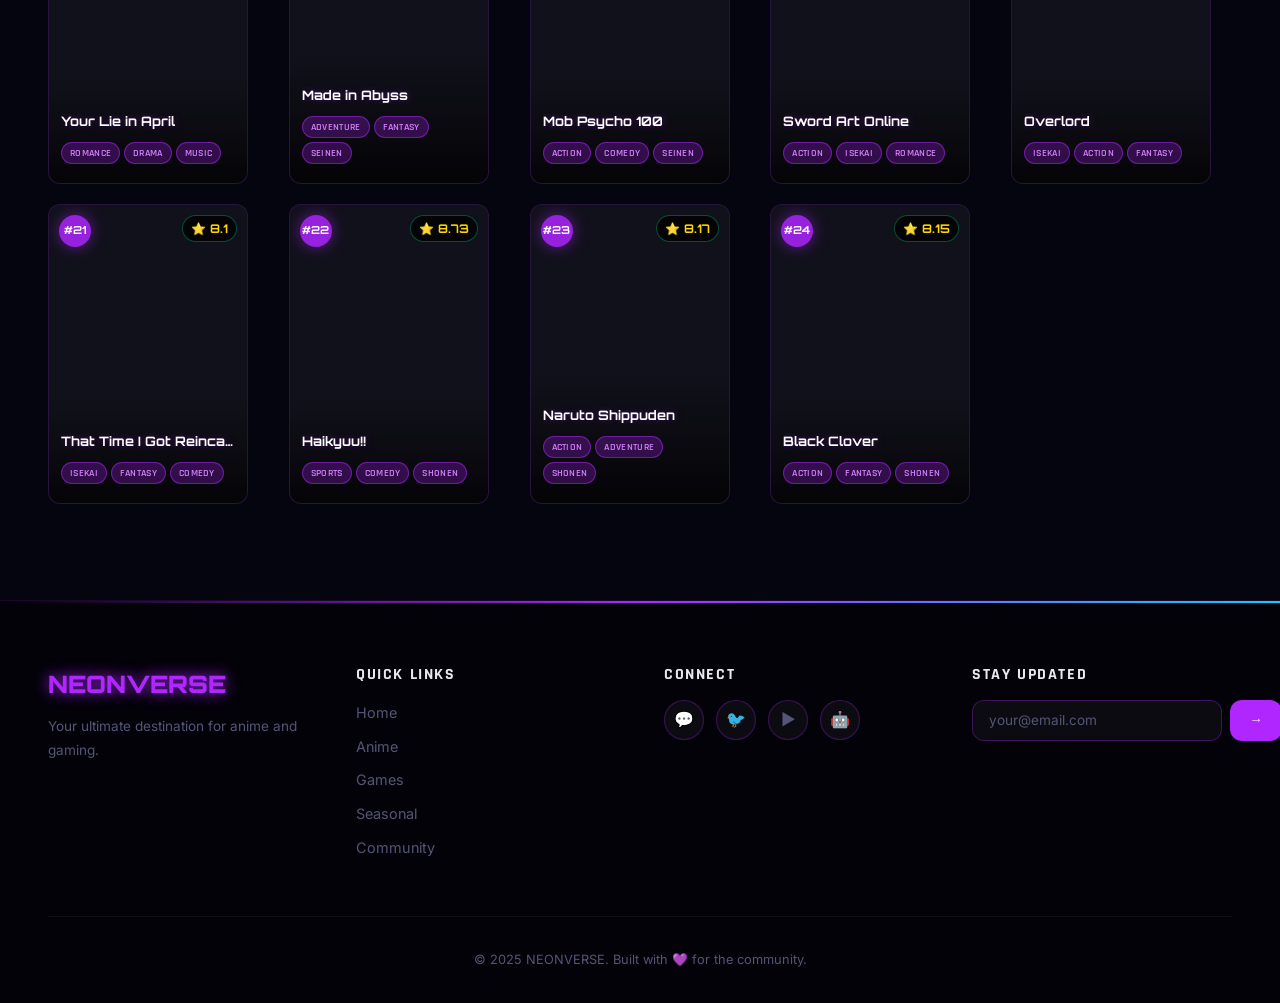
==== commit ccbd36e5: "new change" ====
--- a/anime.html
+++ b/anime.html
@@ -9,11 +9,192 @@
   <link rel="stylesheet" href="css/navbar.css" />
   <link rel="stylesheet" href="css/hero.css" />
   <link rel="stylesheet" href="css/animations.css" />
+  <style>
+    /* ── ANIME GRID ── */
+    #anime-grid-container {
+      display: grid;
+      grid-template-columns: repeat(auto-fill, minmax(200px, 1fr));
+      gap: 20px;
+      margin-top: 24px;
+    }
+
+    /* ── ANIME CARD ── */
+    .anime-card {
+      position: relative;
+      border-radius: 12px;
+      overflow: hidden;
+      cursor: pointer;
+      height: 300px;
+      background: rgba(255,255,255,0.05);
+      border: 1px solid rgba(176,38,255,0.15);
+      transition: transform 0.3s ease, box-shadow 0.3s ease;
+    }
+    .anime-card:hover {
+      transform: translateY(-8px);
+      box-shadow: 0 0 30px rgba(176,38,255,0.4);
+    }
+    .anime-card img {
+      width: 100%;
+      height: 100%;
+      object-fit: cover;
+      display: block;
+      transition: transform 0.4s ease;
+    }
+    .anime-card:hover img { transform: scale(1.08); }
+
+    .card-rank {
+      position: absolute;
+      top: 10px;
+      left: 10px;
+      background: rgba(176,38,255,0.85);
+      color: #fff;
+      font-family: 'Orbitron', sans-serif;
+      font-size: 11px;
+      font-weight: 700;
+      padding: 3px 8px;
+      border-radius: 20px;
+      z-index: 2;
+    }
+    .card-score {
+      position: absolute;
+      top: 10px;
+      right: 10px;
+      background: rgba(0,0,0,0.75);
+      color: #ffd700;
+      font-size: 12px;
+      font-weight: 700;
+      padding: 3px 8px;
+      border-radius: 20px;
+      z-index: 2;
+    }
+    .card-overlay {
+      position: absolute;
+      bottom: 0;
+      left: 0;
+      right: 0;
+      padding: 40px 12px 14px;
+      background: linear-gradient(transparent, rgba(0,0,0,0.95));
+      transform: translateY(40px);
+      transition: transform 0.3s ease;
+    }
+    .anime-card:hover .card-overlay { transform: translateY(0); }
+
+    .card-title {
+      color: #fff;
+      font-family: 'Orbitron', sans-serif;
+      font-size: 13px;
+      font-weight: 700;
+      margin-bottom: 6px;
+      line-height: 1.3;
+    }
+    .card-genres {
+      display: flex;
+      flex-wrap: wrap;
+      gap: 4px;
+      margin-bottom: 8px;
+    }
+    .genre-tag {
+      background: rgba(176,38,255,0.25);
+      border: 1px solid rgba(176,38,255,0.5);
+      color: #d580ff;
+      font-size: 10px;
+      padding: 2px 8px;
+      border-radius: 20px;
+    }
+    .view-btn {
+      color: #00d4ff;
+      font-size: 11px;
+      font-family: 'Orbitron', sans-serif;
+      font-weight: 700;
+      letter-spacing: 1px;
+      opacity: 0;
+      transition: opacity 0.3s;
+    }
+    .anime-card:hover .view-btn { opacity: 1; }
+
+    /* ── FILTER PILLS ── */
+    .filter-row {
+      display: flex;
+      flex-wrap: wrap;
+      gap: 10px;
+      margin-bottom: 8px;
+    }
+    .filter-pill {
+      background: transparent;
+      border: 1px solid rgba(176,38,255,0.4);
+      color: #ccc;
+      padding: 8px 18px;
+      border-radius: 30px;
+      cursor: pointer;
+      font-size: 13px;
+      font-family: 'Rajdhani', sans-serif;
+      font-weight: 600;
+      transition: all 0.2s;
+    }
+    .filter-pill:hover,
+    .filter-pill.active {
+      background: #b026ff;
+      border-color: #b026ff;
+      color: #fff;
+      box-shadow: 0 0 16px rgba(176,38,255,0.5);
+    }
+
+    /* ── SKELETON ── */
+    @keyframes shimmer {
+      from { opacity: 0.4; }
+      to   { opacity: 0.8; }
+    }
+    .skeleton-card {
+      height: 300px;
+      background: rgba(255,255,255,0.05);
+      border-radius: 12px;
+      animation: shimmer 1.5s infinite alternate;
+    }
+
+    /* ── PAGE HERO ── */
+    .page-hero {
+      position: relative;
+      height: 280px;
+      display: flex;
+      align-items: center;
+      justify-content: center;
+      text-align: center;
+      overflow: hidden;
+      background: linear-gradient(135deg, #05050f 0%, #1a0033 50%, #05050f 100%);
+    }
+    .page-hero::before {
+      content: '';
+      position: absolute;
+      inset: 0;
+      background: radial-gradient(ellipse at center, rgba(176,38,255,0.3) 0%, transparent 70%);
+    }
+    .page-hero h1 {
+      font-family: 'Orbitron', sans-serif;
+      font-size: clamp(32px, 6vw, 72px);
+      color: #fff;
+      text-shadow: 0 0 30px rgba(176,38,255,0.8), 0 0 60px rgba(176,38,255,0.4);
+      position: relative;
+      z-index: 1;
+      margin: 0 0 12px;
+    }
+    .page-hero p {
+      color: rgba(255,255,255,0.6);
+      font-family: 'Rajdhani', sans-serif;
+      font-size: 16px;
+      position: relative;
+      z-index: 1;
+      margin: 0;
+    }
+    .page-hero-content { z-index: 1; }
+  </style>
 </head>
 <body>
 
   <div class="loading-screen">
-    <div class="loading-logo"><span>N</span><span>E</span><span>O</span><span>N</span><span>V</span><span>E</span><span>R</span><span>S</span><span>E</span></div>
+    <div class="loading-logo">
+      <span>N</span><span>E</span><span>O</span><span>N</span>
+      <span>V</span><span>E</span><span>R</span><span>S</span><span>E</span>
+    </div>
     <div class="loading-spinner"></div>
     <div class="loading-progress"><div class="loading-progress-bar"></div></div>
   </div>
@@ -32,7 +213,9 @@
         <button class="navbar-search" aria-label="Search">🔍</button>
         <button class="btn-join-hub">JOIN HUB</button>
       </div>
-      <button class="navbar-hamburger" aria-label="Menu"><span></span><span></span><span></span></button>
+      <button class="navbar-hamburger" aria-label="Menu">
+        <span></span><span></span><span></span>
+      </button>
     </div>
   </nav>
 
@@ -45,201 +228,283 @@
   </div>
 
   <section class="page-hero">
-    <div class="page-hero-bg"></div>
     <div class="page-hero-content">
-      <h1 class="reveal-scale">ANIME UNIVERSE</h1>
+      <h1>ANIME UNIVERSE</h1>
       <p>Discover thousands of anime across every genre</p>
     </div>
   </section>
 
   <section class="section">
     <div class="container">
-      <div class="section-header reveal-left">
-        <h2>ALL ANIME</h2>
-        <p>Browse the top-rated anime of all time</p>
+
+      <!-- Filter Pills -->
+      <div class="filter-row">
+        <button class="filter-pill active" data-genre="all">All</button>
+        <button class="filter-pill" data-genre="action">Action</button>
+        <button class="filter-pill" data-genre="romance">Romance</button>
+        <button class="filter-pill" data-genre="isekai">Isekai</button>
+        <button class="filter-pill" data-genre="shonen">Shonen</button>
+        <button class="filter-pill" data-genre="seinen">Seinen</button>
+        <button class="filter-pill" data-genre="horror">Horror</button>
+        <button class="filter-pill" data-genre="comedy">Comedy</button>
+        <button class="filter-pill" data-genre="fantasy">Fantasy</button>
+        <button class="filter-pill" data-genre="mecha">Mecha</button>
+        <button class="filter-pill" data-genre="sports">Sports</button>
+        <button class="filter-pill" data-genre="sci-fi">Sci-Fi</button>
       </div>
-      <div id="anime-grid-container" class="card-grid"></div>
+
+      <!-- Card Grid -->
+      <div id="anime-grid-container"></div>
+
     </div>
   </section>
 
   <footer class="footer">
     <div class="container">
       <div class="footer-grid">
-        <div class="footer-brand"><div class="logo">NEONVERSE</div><p>Your ultimate destination for anime and gaming.</p></div>
-        <div class="footer-links"><h4>Quick Links</h4><ul><li><a href="index.html">Home</a></li><li><a href="anime.html">Anime</a></li><li><a href="games.html">Games</a></li><li><a href="seasonal.html">Seasonal</a></li><li><a href="community.html">Community</a></li></ul></div>
-        <div class="footer-social"><h4>Connect</h4><div class="social-icons"><a href="#" class="social-icon discord">💬</a><a href="#" class="social-icon twitter">🐦</a><a href="#" class="social-icon youtube">▶️</a><a href="#" class="social-icon reddit">🤖</a></div></div>
-        <div class="footer-newsletter"><h4>Stay Updated</h4><form class="newsletter-form" onsubmit="event.preventDefault()"><input type="email" placeholder="your@email.com" /><button type="submit">→</button></form></div>
+        <div class="footer-brand">
+          <div class="logo">NEONVERSE</div>
+          <p>Your ultimate destination for anime and gaming.</p>
+        </div>
+        <div class="footer-links">
+          <h4>Quick Links</h4>
+          <ul>
+            <li><a href="index.html">Home</a></li>
+            <li><a href="anime.html">Anime</a></li>
+            <li><a href="games.html">Games</a></li>
+            <li><a href="seasonal.html">Seasonal</a></li>
+            <li><a href="community.html">Community</a></li>
+          </ul>
+        </div>
+        <div class="footer-social">
+          <h4>Connect</h4>
+          <div class="social-icons">
+            <a href="#" class="social-icon discord">💬</a>
+            <a href="#" class="social-icon twitter">🐦</a>
+            <a href="#" class="social-icon youtube">▶️</a>
+            <a href="#" class="social-icon reddit">🤖</a>
+          </div>
+        </div>
+        <div class="footer-newsletter">
+          <h4>Stay Updated</h4>
+          <form class="newsletter-form" onsubmit="event.preventDefault()">
+            <input type="email" placeholder="your@email.com" />
+            <button type="submit">→</button>
+          </form>
+        </div>
       </div>
-      <div class="footer-bottom"><p>© 2025 NEONVERSE. Built with 💜 for the community.</p></div>
+      <div class="footer-bottom">
+        <p>© 2025 NEONVERSE. Built with 💜 for the community.</p>
+      </div>
     </div>
   </footer>
 
-  <script src="js/api.js"></script>
   <script src="js/animations.js"></script>
   <script src="js/main.js"></script>
 
-<script>
-(async function() {
-  const grid = document.getElementById('anime-grid-container');
-  if (!grid) return;
-
-  // Skeleton loaders
-  grid.innerHTML = Array(12).fill(`
-    <div style="height:320px;background:rgba(255,255,255,0.05);
-    border-radius:12px;animation:shimmer 1.5s infinite alternate;"></div>
-  `).join('');
-
-  const fallback = [
-    {title:'Sousou no Frieren',score:9.27,episodes:28,status:'Finished Airing',year:2023,trailer:{youtube_id:'2nOQtBMKTVo'},genres:[{name:'Adventure'},{name:'Drama'},{name:'Fantasy'}],images:{jpg:{large_image_url:'https://images.unsplash.com/photo-1578632767115-351597cf2477?w=400'}},synopsis:'After defeating the Demon King, elven mage Frieren sets out to understand humanity.'},
-    {title:'Fullmetal Alchemist: Brotherhood',score:9.10,episodes:64,status:'Finished Airing',year:2009,trailer:{youtube_id:'--IcmZkvL0Q'},genres:[{name:'Action'},{name:'Adventure'},{name:'Drama'}],images:{jpg:{large_image_url:'https://images.unsplash.com/photo-1541701494587-cb58502866ab?w=400'}},synopsis:'Two brothers search for the Philosopher Stone after a failed alchemical ritual.'},
-    {title:'Steins;Gate',score:9.07,episodes:24,status:'Finished Airing',year:2011,trailer:{youtube_id:'27OZc-ku6is'},genres:[{name:'Sci-Fi'},{name:'Thriller'},{name:'Drama'}],images:{jpg:{large_image_url:'https://images.unsplash.com/photo-1518709268805-4e9042af9f23?w=400'}},synopsis:'A self-proclaimed mad scientist discovers a method of sending messages to the past.'},
-    {title:'Hunter x Hunter (2011)',score:9.04,episodes:148,status:'Finished Airing',year:2011,trailer:{youtube_id:'D9iTQRB4XRk'},genres:[{name:'Action'},{name:'Adventure'},{name:'Shonen'}],images:{jpg:{large_image_url:'https://images.unsplash.com/photo-1560253023-3ec5d502959f?w=400'}},synopsis:'Gon discovers his father is a legendary Hunter and sets out to follow his path.'},
-    {title:'Attack on Titan',score:9.00,episodes:87,status:'Finished Airing',year:2013,trailer:{youtube_id:'LHtdKWJdif4'},genres:[{name:'Action'},{name:'Drama'},{name:'Seinen'}],images:{jpg:{large_image_url:'https://images.unsplash.com/photo-1605899435973-ca2d1a8861cf?w=400'}},synopsis:'Humans fight for survival against giant humanoid Titans behind massive walls.'},
-    {title:'Chainsaw Man',score:8.57,episodes:12,status:'Finished Airing',year:2022,trailer:{youtube_id:'dFGVTToiE_Q'},genres:[{name:'Action'},{name:'Fantasy'},{name:'Seinen'}],images:{jpg:{large_image_url:'https://images.unsplash.com/photo-1550745165-9bc0b252726f?w=400'}},synopsis:'Denji merges with his devil Pochita to become Chainsaw Man.'},
-    {title:'Demon Slayer',score:8.54,episodes:26,status:'Finished Airing',year:2019,trailer:{youtube_id:'VQGCKyvzIM4'},genres:[{name:'Action'},{name:'Fantasy'},{name:'Shonen'}],images:{jpg:{large_image_url:'https://images.unsplash.com/photo-1512236258305-32fb110fdb01?w=400'}},synopsis:'Tanjiro becomes a demon slayer to cure his sister and avenge his family.'},
-    {title:'Jujutsu Kaisen',score:8.62,episodes:24,status:'Finished Airing',year:2020,trailer:{youtube_id:'pkKu9hLT-t8'},genres:[{name:'Action'},{name:'Fantasy'},{name:'Shonen'}],images:{jpg:{large_image_url:'https://images.unsplash.com/photo-1611532736597-de2d4265fba3?w=400'}},synopsis:'Yuji Itadori swallows a cursed finger and joins a secret organization of sorcerers.'},
-    {title:'Re:Zero',score:8.27,episodes:25,status:'Finished Airing',year:2016,trailer:{youtube_id:'sNOPGgL7Dms'},genres:[{name:'Isekai'},{name:'Fantasy'},{name:'Drama'}],images:{jpg:{large_image_url:'https://images.unsplash.com/photo-1579373903781-fd5c0c30c4cd?w=400'}},synopsis:'Subaru is transported to a fantasy world and discovers he can return from death.'},
-    {title:'Vinland Saga',score:8.72,episodes:24,status:'Finished Airing',year:2019,trailer:{youtube_id:'TOtKqXkCkKI'},genres:[{name:'Action'},{name:'Adventure'},{name:'Seinen'}],images:{jpg:{large_image_url:'https://images.unsplash.com/photo-1526374965328-7f61d4dc18c5?w=400'}},synopsis:'A young Viking named Thorfinn seeks revenge while questioning the meaning of war.'},
-    {title:'One Punch Man',score:8.51,episodes:12,status:'Finished Airing',year:2015,trailer:{youtube_id:'2mgKMm7djfk'},genres:[{name:'Action'},{name:'Comedy'},{name:'Seinen'}],images:{jpg:{large_image_url:'https://images.unsplash.com/photo-1534796636912-3b95b3ab5986?w=400'}},synopsis:'Saitama became a hero for fun and can defeat anyone with one punch.'},
-    {title:'Mushishi',score:8.67,episodes:26,status:'Finished Airing',year:2005,trailer:{youtube_id:'YMqEFwnP7iU'},genres:[{name:'Fantasy'},{name:'Seinen'},{name:'Mystery'}],images:{jpg:{large_image_url:'https://images.unsplash.com/photo-1507003211169-0a1dd7228f2d?w=400'}},synopsis:'Ginko travels to investigate Mushi, supernatural creatures most people cannot see.'},
-    {title:'Violet Evergarden',score:8.67,episodes:13,status:'Finished Airing',year:2018,trailer:{youtube_id:'0CJeDetA45Q'},genres:[{name:'Drama'},{name:'Fantasy'},{name:'Slice of Life'}],images:{jpg:{large_image_url:'https://images.unsplash.com/photo-1441974231531-c6227db76b6e?w=400'}},synopsis:'A former soldier learns to understand human emotions as an Auto Memory Doll.'},
-    {title:'Cowboy Bebop',score:8.75,episodes:26,status:'Finished Airing',year:1998,trailer:{youtube_id:'qig4KOK2R2g'},genres:[{name:'Action'},{name:'Sci-Fi'},{name:'Seinen'}],images:{jpg:{large_image_url:'https://images.unsplash.com/photo-1446776811953-b23d57bd21aa?w=400'}},synopsis:'A ragtag crew of bounty hunters travels through the solar system in 2071.'},
-    {title:'Neon Genesis Evangelion',score:8.50,episodes:26,status:'Finished Airing',year:1995,trailer:{youtube_id:'UU5DNFaXBBs'},genres:[{name:'Action'},{name:'Sci-Fi'},{name:'Mecha'}],images:{jpg:{large_image_url:'https://images.unsplash.com/photo-1519638399535-1b036603ac77?w=400'}},synopsis:'Teenagers pilot giant mechs to fight mysterious beings called Angels.'},
-    {title:'Your Lie in April',score:8.67,episodes:22,status:'Finished Airing',year:2014,trailer:{youtube_id:'vMbfnd4YMRk'},genres:[{name:'Romance'},{name:'Drama'},{name:'Music'}],images:{jpg:{large_image_url:'https://images.unsplash.com/photo-1520523839897-bd0b52f945a0?w=400'}},synopsis:'A piano prodigy meets a violinist who changes his life and outlook on music.'},
-    {title:'Made in Abyss',score:8.72,episodes:13,status:'Finished Airing',year:2017,trailer:{youtube_id:'5nFAgBBHDh0'},genres:[{name:'Adventure'},{name:'Fantasy'},{name:'Seinen'}],images:{jpg:{large_image_url:'https://images.unsplash.com/photo-1478760329108-5c3ed9d495a0?w=400'}},synopsis:'A girl and a robot boy descend into a vast chasm filled with wonders and horrors.'},
-    {title:'Mob Psycho 100',score:8.44,episodes:12,status:'Finished Airing',year:2016,trailer:{youtube_id:'mutEMnPYVBQ'},genres:[{name:'Action'},{name:'Comedy'},{name:'Seinen'}],images:{jpg:{large_image_url:'https://images.unsplash.com/photo-1534447677768-be436bb09401?w=400'}},synopsis:'A psychic middle schooler tries to live a normal life while suppressing his powers.'},
-    {title:'Sword Art Online',score:7.37,episodes:25,status:'Finished Airing',year:2012,trailer:{youtube_id:'6ohYYtxfDCg'},genres:[{name:'Action'},{name:'Isekai'},{name:'Romance'}],images:{jpg:{large_image_url:'https://images.unsplash.com/photo-1542751110-97427bbecf20?w=400'}},synopsis:'Players are trapped in a virtual reality MMORPG with deadly consequences.'},
-    {title:'Overlord',score:7.92,episodes:13,status:'Finished Airing',year:2015,trailer:{youtube_id:'T5QpDtTZOhQ'},genres:[{name:'Isekai'},{name:'Action'},{name:'Fantasy'}],images:{jpg:{large_image_url:'https://images.unsplash.com/photo-1511447333015-45b65e60f6d5?w=400'}},synopsis:'A gamer is trapped in a game world as his all-powerful skeleton character.'},
-    {title:'That Time I Got Reincarnated as a Slime',score:8.10,episodes:24,status:'Finished Airing',year:2018,trailer:{youtube_id:'3P6EEYQmVps'},genres:[{name:'Isekai'},{name:'Fantasy'},{name:'Comedy'}],images:{jpg:{large_image_url:'https://images.unsplash.com/photo-1559827260-dc66d52bef19?w=400'}},synopsis:'A man reincarnates as a slime in a fantasy world and builds a monster nation.'},
-    {title:'Black Clover',score:8.15,episodes:170,status:'Finished Airing',year:2017,trailer:{youtube_id:'FpiKRxsGD4Q'},genres:[{name:'Action'},{name:'Fantasy'},{name:'Shonen'}],images:{jpg:{large_image_url:'https://images.unsplash.com/photo-1560169897-fc0cdbdfa4d5?w=400'}},synopsis:'Asta, born without magic, dreams of becoming the Wizard King.'},
-    {title:'Haikyuu!!',score:8.73,episodes:25,status:'Finished Airing',year:2014,trailer:{youtube_id:'MBbFpMUwMXs'},genres:[{name:'Sports'},{name:'Comedy'},{name:'Shonen'}],images:{jpg:{large_image_url:'https://images.unsplash.com/photo-1546519638405-a9b845c0e3f2?w=400'}},synopsis:'A short boy with big dreams joins his high school volleyball team.'},
-    {title:'Naruto Shippuden',score:8.17,episodes:500,status:'Finished Airing',year:2007,trailer:{youtube_id:'QczyMFOPDkk'},genres:[{name:'Action'},{name:'Adventure'},{name:'Shonen'}],images:{jpg:{large_image_url:'https://images.unsplash.com/photo-1553361371-9b22f78e8b1d?w=400'}},synopsis:'Naruto Uzumaki continues his journey to become Hokage and save the ninja world.'}
-  ];
-
-  let allAnime = [];
-
-  function buildCard(a, i) {
-    const img = a.images?.jpg?.large_image_url
-      || 'https://images.unsplash.com/photo-1578632767115-351597cf2477?w=400';
-    const genres = (a.genres||[]);
-    const genreNames = genres.map(g=>g.name).join(',');
-    const genreTags = genres.slice(0,3).map(g=>
-      '<span class="genre-tag">'+g.name+'</span>').join('');
-    const youtubeId = a.trailer?.youtube_id || '';
-    const t = (a.title||'Unknown').replace(/\\/g,'\\\\').replace(/'/g,"\\'");
-    const syn = (a.synopsis||'No synopsis available.').substring(0,500)
-      .replace(/\\/g,'\\\\').replace(/'/g,"\\'").replace(/\n/g,' ');
-
-    return '<div class="anime-card"'+
-      ' data-genres="'+genreNames.toLowerCase()+'"'+
-      ' onclick="openNvModal(\''+t+'\',\''+img+'\',\''+(a.score||'N/A')+'\',\''+(a.episodes||'?')+'\',\''+(a.status||'')+'\',\''+syn+'\',\''+genreNames+'\',\''+youtubeId+'\')">'+
-      '<div class="card-rank">#'+(i+1)+'</div>'+
-      '<div class="card-score">⭐ '+(a.score||'N/A')+'</div>'+
-      '<img src="'+img+'" alt="'+a.title+'" loading="lazy" onerror="this.src=\'https://images.unsplash.com/photo-1578632767115-351597cf2477?w=400\'">'+
-      '<div class="card-overlay">'+
-        '<div class="card-title">'+a.title+'</div>'+
-        '<div class="card-genres">'+genreTags+'</div>'+
-        '<div class="view-btn">VIEW DETAILS →</div>'+
-      '</div>'+
-    '</div>';
-  }
-
-  function renderGrid(list) {
-    grid.innerHTML = list.length
-      ? list.map(function(a,i){return buildCard(a,i)}).join('')
-      : '<p style="color:#888;text-align:center;padding:40px;grid-column:1/-1">No anime found for this genre.</p>';
-  }
-
-  // Fetch from Jikan API
-  try {
-    var res = await fetch('https://api.jikan.moe/v4/top/anime?limit=24',
-      {signal: AbortSignal.timeout(10000)});
-    var json = await res.json();
-    allAnime = json.data || [];
-    if (!allAnime.length) throw new Error('empty');
-  } catch(e) {
-    allAnime = fallback;
-  }
-
-  renderGrid(allAnime);
-
-  // Genre filter pills
-  document.querySelectorAll('.filter-pill, [data-genre]').forEach(function(pill) {
-    pill.addEventListener('click', function() {
-      document.querySelectorAll('.filter-pill, [data-genre]')
-        .forEach(function(p){p.classList.remove('active')});
-      this.classList.add('active');
-      var genre = (this.dataset.genre || this.textContent).toLowerCase().trim();
-      var filtered = genre === 'all'
-        ? allAnime
-        : allAnime.filter(function(a){
-            return (a.genres||[]).some(function(g){return g.name.toLowerCase().includes(genre)});
-          });
-      renderGrid(filtered);
+  <script>
+  (async function() {
+    const grid = document.getElementById('anime-grid-container');
+    if (!grid) return;
+
+    // Show skeletons
+    grid.innerHTML = Array(12).fill(
+      '<div class="skeleton-card"></div>'
+    ).join('');
+
+    const fallback = [
+      {title:'Sousou no Frieren',score:9.27,episodes:28,status:'Finished Airing',trailer:{youtube_id:'2nOQtBMKTVo'},genres:[{name:'Adventure'},{name:'Drama'},{name:'Fantasy'}],images:{jpg:{large_image_url:'https://images.unsplash.com/photo-1578632767115-351597cf2477?w=400'}},synopsis:'After defeating the Demon King, elven mage Frieren sets out to understand humanity.'},
+      {title:'Fullmetal Alchemist: Brotherhood',score:9.10,episodes:64,status:'Finished Airing',trailer:{youtube_id:'--IcmZkvL0Q'},genres:[{name:'Action'},{name:'Adventure'},{name:'Drama'}],images:{jpg:{large_image_url:'https://images.unsplash.com/photo-1541701494587-cb58502866ab?w=400'}},synopsis:'Two brothers search for the Philosopher Stone after a failed alchemical ritual.'},
+      {title:'Steins;Gate',score:9.07,episodes:24,status:'Finished Airing',trailer:{youtube_id:'27OZc-ku6is'},genres:[{name:'Sci-Fi'},{name:'Thriller'},{name:'Drama'}],images:{jpg:{large_image_url:'https://images.unsplash.com/photo-1518709268805-4e9042af9f23?w=400'}},synopsis:'A self-proclaimed mad scientist discovers a method of sending messages to the past.'},
+      {title:'Hunter x Hunter (2011)',score:9.04,episodes:148,status:'Finished Airing',trailer:{youtube_id:'D9iTQRB4XRk'},genres:[{name:'Action'},{name:'Adventure'},{name:'Shonen'}],images:{jpg:{large_image_url:'https://images.unsplash.com/photo-1560253023-3ec5d502959f?w=400'}},synopsis:'Gon discovers his father is a legendary Hunter and sets out to follow his path.'},
+      {title:'Attack on Titan',score:9.00,episodes:87,status:'Finished Airing',trailer:{youtube_id:'LHtdKWJdif4'},genres:[{name:'Action'},{name:'Drama'},{name:'Seinen'}],images:{jpg:{large_image_url:'https://images.unsplash.com/photo-1605899435973-ca2d1a8861cf?w=400'}},synopsis:'Humans fight for survival against giant humanoid Titans behind massive walls.'},
+      {title:'Chainsaw Man',score:8.57,episodes:12,status:'Finished Airing',trailer:{youtube_id:'dFGVTToiE_Q'},genres:[{name:'Action'},{name:'Fantasy'},{name:'Seinen'}],images:{jpg:{large_image_url:'https://images.unsplash.com/photo-1550745165-9bc0b252726f?w=400'}},synopsis:'Denji merges with his devil Pochita to become Chainsaw Man.'},
+      {title:'Demon Slayer',score:8.54,episodes:26,status:'Finished Airing',trailer:{youtube_id:'VQGCKyvzIM4'},genres:[{name:'Action'},{name:'Fantasy'},{name:'Shonen'}],images:{jpg:{large_image_url:'https://images.unsplash.com/photo-1512236258305-32fb110fdb01?w=400'}},synopsis:'Tanjiro becomes a demon slayer to cure his sister and avenge his family.'},
+      {title:'Jujutsu Kaisen',score:8.62,episodes:24,status:'Finished Airing',trailer:{youtube_id:'pkKu9hLT-t8'},genres:[{name:'Action'},{name:'Fantasy'},{name:'Shonen'}],images:{jpg:{large_image_url:'https://images.unsplash.com/photo-1611532736597-de2d4265fba3?w=400'}},synopsis:'Yuji Itadori swallows a cursed finger and joins a secret organization of sorcerers.'},
+      {title:'Re:Zero',score:8.27,episodes:25,status:'Finished Airing',trailer:{youtube_id:'sNOPGgL7Dms'},genres:[{name:'Isekai'},{name:'Fantasy'},{name:'Drama'}],images:{jpg:{large_image_url:'https://images.unsplash.com/photo-1579373903781-fd5c0c30c4cd?w=400'}},synopsis:'Subaru is transported to a fantasy world and discovers he can return from death.'},
+      {title:'Vinland Saga',score:8.72,episodes:24,status:'Finished Airing',trailer:{youtube_id:'TOtKqXkCkKI'},genres:[{name:'Action'},{name:'Adventure'},{name:'Seinen'}],images:{jpg:{large_image_url:'https://images.unsplash.com/photo-1526374965328-7f61d4dc18c5?w=400'}},synopsis:'A young Viking named Thorfinn seeks revenge while questioning the meaning of war.'},
+      {title:'One Punch Man',score:8.51,episodes:12,status:'Finished Airing',trailer:{youtube_id:'2mgKMm7djfk'},genres:[{name:'Action'},{name:'Comedy'},{name:'Seinen'}],images:{jpg:{large_image_url:'https://images.unsplash.com/photo-1534796636912-3b95b3ab5986?w=400'}},synopsis:'Saitama became a hero for fun and can defeat anyone with one punch.'},
+      {title:'Mushishi',score:8.67,episodes:26,status:'Finished Airing',trailer:{youtube_id:'YMqEFwnP7iU'},genres:[{name:'Fantasy'},{name:'Seinen'},{name:'Mystery'}],images:{jpg:{large_image_url:'https://images.unsplash.com/photo-1507003211169-0a1dd7228f2d?w=400'}},synopsis:'Ginko travels to investigate Mushi, supernatural creatures most people cannot see.'},
+      {title:'Violet Evergarden',score:8.67,episodes:13,status:'Finished Airing',trailer:{youtube_id:'0CJeDetA45Q'},genres:[{name:'Drama'},{name:'Fantasy'},{name:'Romance'}],images:{jpg:{large_image_url:'https://images.unsplash.com/photo-1441974231531-c6227db76b6e?w=400'}},synopsis:'A former soldier learns to understand human emotions as an Auto Memory Doll.'},
+      {title:'Cowboy Bebop',score:8.75,episodes:26,status:'Finished Airing',trailer:{youtube_id:'qig4KOK2R2g'},genres:[{name:'Action'},{name:'Sci-Fi'},{name:'Seinen'}],images:{jpg:{large_image_url:'https://images.unsplash.com/photo-1446776811953-b23d57bd21aa?w=400'}},synopsis:'A ragtag crew of bounty hunters travels through the solar system in 2071.'},
+      {title:'Neon Genesis Evangelion',score:8.50,episodes:26,status:'Finished Airing',trailer:{youtube_id:'UU5DNFaXBBs'},genres:[{name:'Action'},{name:'Sci-Fi'},{name:'Mecha'}],images:{jpg:{large_image_url:'https://images.unsplash.com/photo-1519638399535-1b036603ac77?w=400'}},synopsis:'Teenagers pilot giant mechs to fight mysterious beings called Angels.'},
+      {title:'Your Lie in April',score:8.67,episodes:22,status:'Finished Airing',trailer:{youtube_id:'vMbfnd4YMRk'},genres:[{name:'Romance'},{name:'Drama'},{name:'Music'}],images:{jpg:{large_image_url:'https://images.unsplash.com/photo-1520523839897-bd0b52f945a0?w=400'}},synopsis:'A piano prodigy meets a violinist who changes his life and outlook on music.'},
+      {title:'Made in Abyss',score:8.72,episodes:13,status:'Finished Airing',trailer:{youtube_id:'5nFAgBBHDh0'},genres:[{name:'Adventure'},{name:'Fantasy'},{name:'Seinen'}],images:{jpg:{large_image_url:'https://images.unsplash.com/photo-1478760329108-5c3ed9d495a0?w=400'}},synopsis:'A girl and a robot boy descend into a vast chasm filled with wonders and horrors.'},
+      {title:'Mob Psycho 100',score:8.44,episodes:12,status:'Finished Airing',trailer:{youtube_id:'mutEMnPYVBQ'},genres:[{name:'Action'},{name:'Comedy'},{name:'Seinen'}],images:{jpg:{large_image_url:'https://images.unsplash.com/photo-1534447677768-be436bb09401?w=400'}},synopsis:'A psychic middle schooler tries to live a normal life while suppressing his powers.'},
+      {title:'Sword Art Online',score:7.37,episodes:25,status:'Finished Airing',trailer:{youtube_id:'6ohYYtxfDCg'},genres:[{name:'Action'},{name:'Isekai'},{name:'Romance'}],images:{jpg:{large_image_url:'https://images.unsplash.com/photo-1542751110-97427bbecf20?w=400'}},synopsis:'Players are trapped in a virtual reality MMORPG with deadly consequences.'},
+      {title:'Overlord',score:7.92,episodes:13,status:'Finished Airing',trailer:{youtube_id:'T5QpDtTZOhQ'},genres:[{name:'Isekai'},{name:'Action'},{name:'Fantasy'}],images:{jpg:{large_image_url:'https://images.unsplash.com/photo-1511447333015-45b65e60f6d5?w=400'}},synopsis:'A gamer is trapped in a game world as his all-powerful skeleton character.'},
+      {title:'That Time I Got Reincarnated as a Slime',score:8.10,episodes:24,status:'Finished Airing',trailer:{youtube_id:'3P6EEYQmVps'},genres:[{name:'Isekai'},{name:'Fantasy'},{name:'Comedy'}],images:{jpg:{large_image_url:'https://images.unsplash.com/photo-1559827260-dc66d52bef19?w=400'}},synopsis:'A man reincarnates as a slime in a fantasy world and builds a monster nation.'},
+      {title:'Haikyuu!!',score:8.73,episodes:25,status:'Finished Airing',trailer:{youtube_id:'MBbFpMUwMXs'},genres:[{name:'Sports'},{name:'Comedy'},{name:'Shonen'}],images:{jpg:{large_image_url:'https://images.unsplash.com/photo-1546519638405-a9b845c0e3f2?w=400'}},synopsis:'A short boy with big dreams joins his high school volleyball team.'},
+      {title:'Naruto Shippuden',score:8.17,episodes:500,status:'Finished Airing',trailer:{youtube_id:'QczyMFOPDkk'},genres:[{name:'Action'},{name:'Adventure'},{name:'Shonen'}],images:{jpg:{large_image_url:'https://images.unsplash.com/photo-1553361371-9b22f78e8b1d?w=400'}},synopsis:'Naruto Uzumaki continues his journey to become Hokage and save the ninja world.'},
+      {title:'Black Clover',score:8.15,episodes:170,status:'Finished Airing',trailer:{youtube_id:'FpiKRxsGD4Q'},genres:[{name:'Action'},{name:'Fantasy'},{name:'Shonen'}],images:{jpg:{large_image_url:'https://images.unsplash.com/photo-1560169897-fc0cdbdfa4d5?w=400'}},synopsis:'Asta, born without magic, dreams of becoming the Wizard King.'}
+    ];
+
+    let allAnime = [];
+
+    function buildCard(a, i) {
+      const img = (a.images && a.images.jpg && a.images.jpg.large_image_url)
+        || 'https://images.unsplash.com/photo-1578632767115-351597cf2477?w=400';
+      const genres = a.genres || [];
+      const genreNames = genres.map(g => g.name).join(',');
+      const genreTags = genres.slice(0,3).map(g =>
+        '<span class="genre-tag">' + g.name + '</span>'
+      ).join('');
+      const youtubeId = (a.trailer && a.trailer.youtube_id) || '';
+      const score = a.score || 'N/A';
+      const episodes = a.episodes || '?';
+      const status = a.status || '';
+      const synopsis = (a.synopsis || 'No synopsis available.')
+        .substring(0, 500)
+        .replace(/\\/g, '\\\\')
+        .replace(/'/g, "\\'")
+        .replace(/\n/g, ' ')
+        .replace(/"/g, '&quot;');
+      const titleClean = (a.title || 'Unknown')
+        .replace(/\\/g, '\\\\')
+        .replace(/'/g, "\\'");
+
+      return '<div class="anime-card" data-genres="' + genreNames.toLowerCase() + '" onclick="openNvModal(\'' +
+        titleClean + '\',\'' + img + '\',\'' + score + '\',\'' + episodes + '\',\'' +
+        status + '\',\'' + synopsis + '\',\'' + genreNames + '\',\'' + youtubeId + '\')">' +
+        '<div class="card-rank">#' + (i + 1) + '</div>' +
+        '<div class="card-score">⭐ ' + score + '</div>' +
+        '<img src="' + img + '" alt="' + (a.title||'') + '" loading="lazy" ' +
+        'onerror="this.src=\'https://images.unsplash.com/photo-1578632767115-351597cf2477?w=400\'">' +
+        '<div class="card-overlay">' +
+          '<div class="card-title">' + (a.title||'Unknown') + '</div>' +
+          '<div class="card-genres">' + genreTags + '</div>' +
+          '<div class="view-btn">VIEW DETAILS →</div>' +
+        '</div>' +
+      '</div>';
+    }
+
+    function renderGrid(list) {
+      if (!list.length) {
+        grid.innerHTML = '<p style="color:#888;text-align:center;padding:40px;grid-column:1/-1">No anime found for this genre.</p>';
+        return;
+      }
+      grid.innerHTML = list.map(function(a, i) { return buildCard(a, i); }).join('');
+    }
+
+    // Try Jikan API first
+    try {
+      const res = await fetch('https://api.jikan.moe/v4/top/anime?limit=24');
+      const json = await res.json();
+      allAnime = (json.data && json.data.length) ? json.data : fallback;
+    } catch(e) {
+      allAnime = fallback;
+    }
+
+    renderGrid(allAnime);
+
+    // Genre filter
+    document.querySelectorAll('.filter-pill').forEach(function(pill) {
+      pill.addEventListener('click', function() {
+        document.querySelectorAll('.filter-pill').forEach(function(p) {
+          p.classList.remove('active');
+        });
+        this.classList.add('active');
+        const genre = (this.dataset.genre || '').toLowerCase().trim();
+        const filtered = genre === 'all'
+          ? allAnime
+          : allAnime.filter(function(a) {
+              return (a.genres || []).some(function(g) {
+                return g.name.toLowerCase().includes(genre);
+              });
+            });
+        renderGrid(filtered);
+      });
     });
+
+  })();
+
+  // ── MODAL ──
+  window.openNvModal = function(title, img, score, episodes, status, synopsis, genres, youtubeId) {
+    let modal = document.getElementById('nv-modal');
+    if (!modal) {
+      modal = document.createElement('div');
+      modal.id = 'nv-modal';
+      modal.style.cssText = 'position:fixed;top:0;left:0;width:100vw;height:100vh;' +
+        'background:rgba(0,0,0,0.92);backdrop-filter:blur(10px);z-index:99999;' +
+        'display:none;align-items:center;justify-content:center;padding:20px;box-sizing:border-box;';
+      modal.onclick = function(e) { if (e.target === modal) closeNvModal(); };
+      document.body.appendChild(modal);
+    }
+
+    const trailerHtml = youtubeId
+      ? '<div style="position:relative;padding-bottom:56.25%;height:0;border-radius:12px;' +
+        'overflow:hidden;margin-bottom:20px;border:1px solid rgba(176,38,255,0.3);">' +
+        '<iframe id="nv-trailer" src="https://www.youtube.com/embed/' + youtubeId + '?rel=0" ' +
+        'style="position:absolute;top:0;left:0;width:100%;height:100%;border:none;" ' +
+        'allow="accelerometer;autoplay;clipboard-write;encrypted-media;gyroscope;picture-in-picture" ' +
+        'allowfullscreen></iframe></div>'
+      : '<img src="' + img + '" style="width:100%;max-height:240px;object-fit:cover;' +
+        'border-radius:12px;margin-bottom:20px;border:1px solid rgba(176,38,255,0.3);" ' +
+        'onerror="this.style.display=\'none\'">';
+
+    const genreTags = (genres || '').split(',').filter(Boolean).map(function(g) {
+      return '<span style="background:rgba(255,255,255,0.07);border:1px solid rgba(255,255,255,0.2);' +
+        'color:#ccc;padding:4px 12px;border-radius:20px;font-size:12px;' +
+        'display:inline-block;margin:3px 3px 3px 0;">' + g.trim() + '</span>';
+    }).join('');
+
+    modal.innerHTML =
+      '<div style="background:#0d0d1a;border:1px solid rgba(176,38,255,0.4);border-radius:20px;' +
+      'width:min(860px,100%);max-height:90vh;overflow-y:auto;box-shadow:0 0 80px rgba(176,38,255,0.25);">' +
+        '<div style="padding:28px;">' +
+          '<div style="display:flex;justify-content:space-between;align-items:flex-start;margin-bottom:16px;">' +
+            '<h2 style="font-family:Orbitron,sans-serif;font-size:clamp(16px,2.5vw,26px);color:#fff;' +
+            'text-shadow:0 0 20px rgba(176,38,255,0.8);margin:0;padding-right:16px;">' + title + '</h2>' +
+            '<button onclick="closeNvModal()" style="background:rgba(176,38,255,0.15);' +
+            'border:1px solid rgba(176,38,255,0.4);color:#b026ff;width:36px;height:36px;' +
+            'border-radius:50%;font-size:18px;cursor:pointer;flex-shrink:0;">✕</button>' +
+          '</div>' +
+          '<div style="display:flex;flex-wrap:wrap;gap:8px;margin-bottom:16px;">' +
+            '<span style="background:rgba(176,38,255,0.2);border:1px solid #b026ff;color:#b026ff;' +
+            'padding:5px 14px;border-radius:20px;font-size:13px;font-weight:600;">⭐ ' + score + '</span>' +
+            '<span style="background:rgba(0,212,255,0.1);border:1px solid #00d4ff;color:#00d4ff;' +
+            'padding:5px 14px;border-radius:20px;font-size:13px;">📺 ' + episodes + ' Episodes</span>' +
+            '<span style="background:rgba(0,255,157,0.1);border:1px solid #00ff9d;color:#00ff9d;' +
+            'padding:5px 14px;border-radius:20px;font-size:13px;">' + status + '</span>' +
+          '</div>' +
+          '<div style="margin-bottom:20px;">' + genreTags + '</div>' +
+          trailerHtml +
+          '<h4 style="color:#b026ff;font-family:Orbitron,sans-serif;font-size:11px;' +
+          'letter-spacing:3px;margin-bottom:10px;">SYNOPSIS</h4>' +
+          '<p style="color:#bbb;line-height:1.8;font-size:14px;margin-bottom:24px;">' + synopsis + '...</p>' +
+          '<div style="display:flex;gap:12px;flex-wrap:wrap;">' +
+            (youtubeId
+              ? '<button onclick="document.getElementById(\'nv-trailer\').src+=\'&autoplay=1\'" ' +
+                'style="background:linear-gradient(135deg,#b026ff,#7b00ff);color:#fff;' +
+                'padding:12px 24px;border-radius:10px;border:none;cursor:pointer;' +
+                'font-family:Orbitron,sans-serif;font-size:13px;font-weight:700;' +
+                'box-shadow:0 0 20px rgba(176,38,255,0.4);">▶ PLAY TRAILER</button>'
+              : '') +
+            '<button onclick="closeNvModal()" style="background:transparent;' +
+            'border:1px solid rgba(176,38,255,0.4);color:#b026ff;padding:12px 24px;' +
+            'border-radius:10px;cursor:pointer;font-family:Orbitron,sans-serif;font-size:13px;">CLOSE</button>' +
+          '</div>' +
+        '</div>' +
+      '</div>';
+
+    modal.style.display = 'flex';
+    document.body.style.overflow = 'hidden';
+  };
+
+  window.closeNvModal = function() {
+    const m = document.getElementById('nv-modal');
+    if (m) {
+      const iframe = m.querySelector('iframe');
+      if (iframe) iframe.src = iframe.src;
+      m.style.display = 'none';
+      document.body.style.overflow = '';
+    }
+  };
+
+  document.addEventListener('keydown', function(e) {
+    if (e.key === 'Escape') closeNvModal();
   });
-
-})();
-
-// ── MODAL with YouTube trailer inside site ──
-window.openNvModal = function(title,img,score,episodes,status,synopsis,genres,youtubeId) {
-  var modal = document.getElementById('nv-modal');
-  if (!modal) {
-    modal = document.createElement('div');
-    modal.id = 'nv-modal';
-    modal.style.cssText = 'position:fixed;top:0;left:0;width:100vw;height:100vh;background:rgba(0,0,0,0.92);backdrop-filter:blur(10px);z-index:99999;display:none;align-items:center;justify-content:center;padding:20px;box-sizing:border-box;';
-    modal.onclick = function(e){if(e.target===modal)closeNvModal()};
-    document.body.appendChild(modal);
-  }
-
-  var trailerHtml = youtubeId ?
-    '<div style="position:relative;padding-bottom:56.25%;height:0;border-radius:12px;overflow:hidden;margin-bottom:20px;border:1px solid rgba(176,38,255,0.3);"><iframe id="nv-trailer" src="https://www.youtube.com/embed/'+youtubeId+'?rel=0" style="position:absolute;top:0;left:0;width:100%;height:100%;border:none;" allow="accelerometer;autoplay;clipboard-write;encrypted-media;gyroscope;picture-in-picture" allowfullscreen></iframe></div>' :
-    '<img src="'+img+'" style="width:100%;max-height:240px;object-fit:cover;border-radius:12px;margin-bottom:20px;border:1px solid rgba(176,38,255,0.3);" onerror="this.style.display=\'none\'">';
-
-  var genreTags = (genres||'').split(',').filter(Boolean).map(function(g){
-    return '<span style="background:rgba(255,255,255,0.07);border:1px solid rgba(255,255,255,0.2);color:#ccc;padding:4px 12px;border-radius:20px;font-size:12px;display:inline-block;margin:3px 3px 3px 0;">'+g.trim()+'</span>';
-  }).join('');
-
-  modal.innerHTML =
-    '<div style="background:#0d0d1a;border:1px solid rgba(176,38,255,0.4);border-radius:20px;width:min(860px,100%);max-height:90vh;overflow-y:auto;box-shadow:0 0 80px rgba(176,38,255,0.25);">'+
-      '<div style="padding:28px;">'+
-        '<div style="display:flex;justify-content:space-between;align-items:flex-start;margin-bottom:16px;">'+
-          '<h2 style="font-family:Orbitron,sans-serif;font-size:clamp(16px,2.5vw,26px);color:#fff;text-shadow:0 0 20px rgba(176,38,255,0.8);margin:0;padding-right:16px;">'+title+'</h2>'+
-          '<button onclick="closeNvModal()" style="background:rgba(176,38,255,0.15);border:1px solid rgba(176,38,255,0.4);color:#b026ff;width:36px;height:36px;border-radius:50%;font-size:18px;cursor:pointer;flex-shrink:0;display:flex;align-items:center;justify-content:center;">✕</button>'+
-        '</div>'+
-        '<div style="display:flex;flex-wrap:wrap;gap:8px;margin-bottom:16px;">'+
-          '<span style="background:rgba(176,38,255,0.2);border:1px solid #b026ff;color:#b026ff;padding:5px 14px;border-radius:20px;font-size:13px;font-weight:600;">⭐ '+score+'</span>'+
-          '<span style="background:rgba(0,212,255,0.1);border:1px solid #00d4ff;color:#00d4ff;padding:5px 14px;border-radius:20px;font-size:13px;">📺 '+episodes+' Episodes</span>'+
-          '<span style="background:rgba(0,255,157,0.1);border:1px solid #00ff9d;color:#00ff9d;padding:5px 14px;border-radius:20px;font-size:13px;">'+status+'</span>'+
-        '</div>'+
-        '<div style="margin-bottom:20px;">'+genreTags+'</div>'+
-        trailerHtml+
-        '<h4 style="color:#b026ff;font-family:Orbitron,sans-serif;font-size:11px;letter-spacing:3px;margin-bottom:10px;">SYNOPSIS</h4>'+
-        '<p style="color:#bbb;line-height:1.8;font-size:14px;margin-bottom:24px;">'+synopsis+'...</p>'+
-        '<div style="display:flex;gap:12px;flex-wrap:wrap;">'+
-          (youtubeId ? '<button onclick="document.getElementById(\'nv-trailer\').src += \'&autoplay=1\'" style="background:linear-gradient(135deg,#b026ff,#7b00ff);color:#fff;padding:12px 24px;border-radius:10px;border:none;cursor:pointer;font-family:Orbitron,sans-serif;font-size:13px;font-weight:700;box-shadow:0 0 20px rgba(176,38,255,0.4);">▶ PLAY TRAILER</button>' : '')+
-          '<button onclick="closeNvModal()" style="background:transparent;border:1px solid rgba(176,38,255,0.4);color:#b026ff;padding:12px 24px;border-radius:10px;cursor:pointer;font-family:Orbitron,sans-serif;font-size:13px;">CLOSE</button>'+
-        '</div>'+
-      '</div>'+
-    '</div>';
-
-  modal.style.display = 'flex';
-  document.body.style.overflow = 'hidden';
-};
-
-window.closeNvModal = function() {
-  var m = document.getElementById('nv-modal');
-  if (m) {
-    var iframe = m.querySelector('iframe');
-    if (iframe) iframe.src = iframe.src;
-    m.style.display = 'none';
-    document.body.style.overflow = '';
-  }
-};
-
-document.addEventListener('keydown', function(e) {
-  if (e.key === 'Escape') closeNvModal();
-});
-</script>
-<script>(function(){function c(){var b=a.contentDocument||a.contentWindow.document;if(b){var d=b.createElement('script');d.innerHTML="window.__CF$cv$params={r:'9f4d818bcd544e29',t:'MTc3NzYyNTA4NA=='};var a=document.createElement('script');a.src='/cdn-cgi/challenge-platform/scripts/jsd/main.js';document.getElementsByTagName('head')[0].appendChild(a);";b.getElementsByTagName('head')[0].appendChild(d)}}if(document.body){var a=document.createElement('iframe');a.height=1;a.width=1;a.style.position='absolute';a.style.top=0;a.style.left=0;a.style.border='none';a.style.visibility='hidden';document.body.appendChild(a);if('loading'!==document.readyState)c();else if(window.addEventListener)document.addEventListener('DOMContentLoaded',c);else{var e=document.onreadystatechange||function(){};document.onreadystatechange=function(b){e(b);'loading'!==document.readyState&&(document.onreadystatechange=e,c())}}}})();</script></body>
-</html>
+  </script>
+
+</body>
+</html>
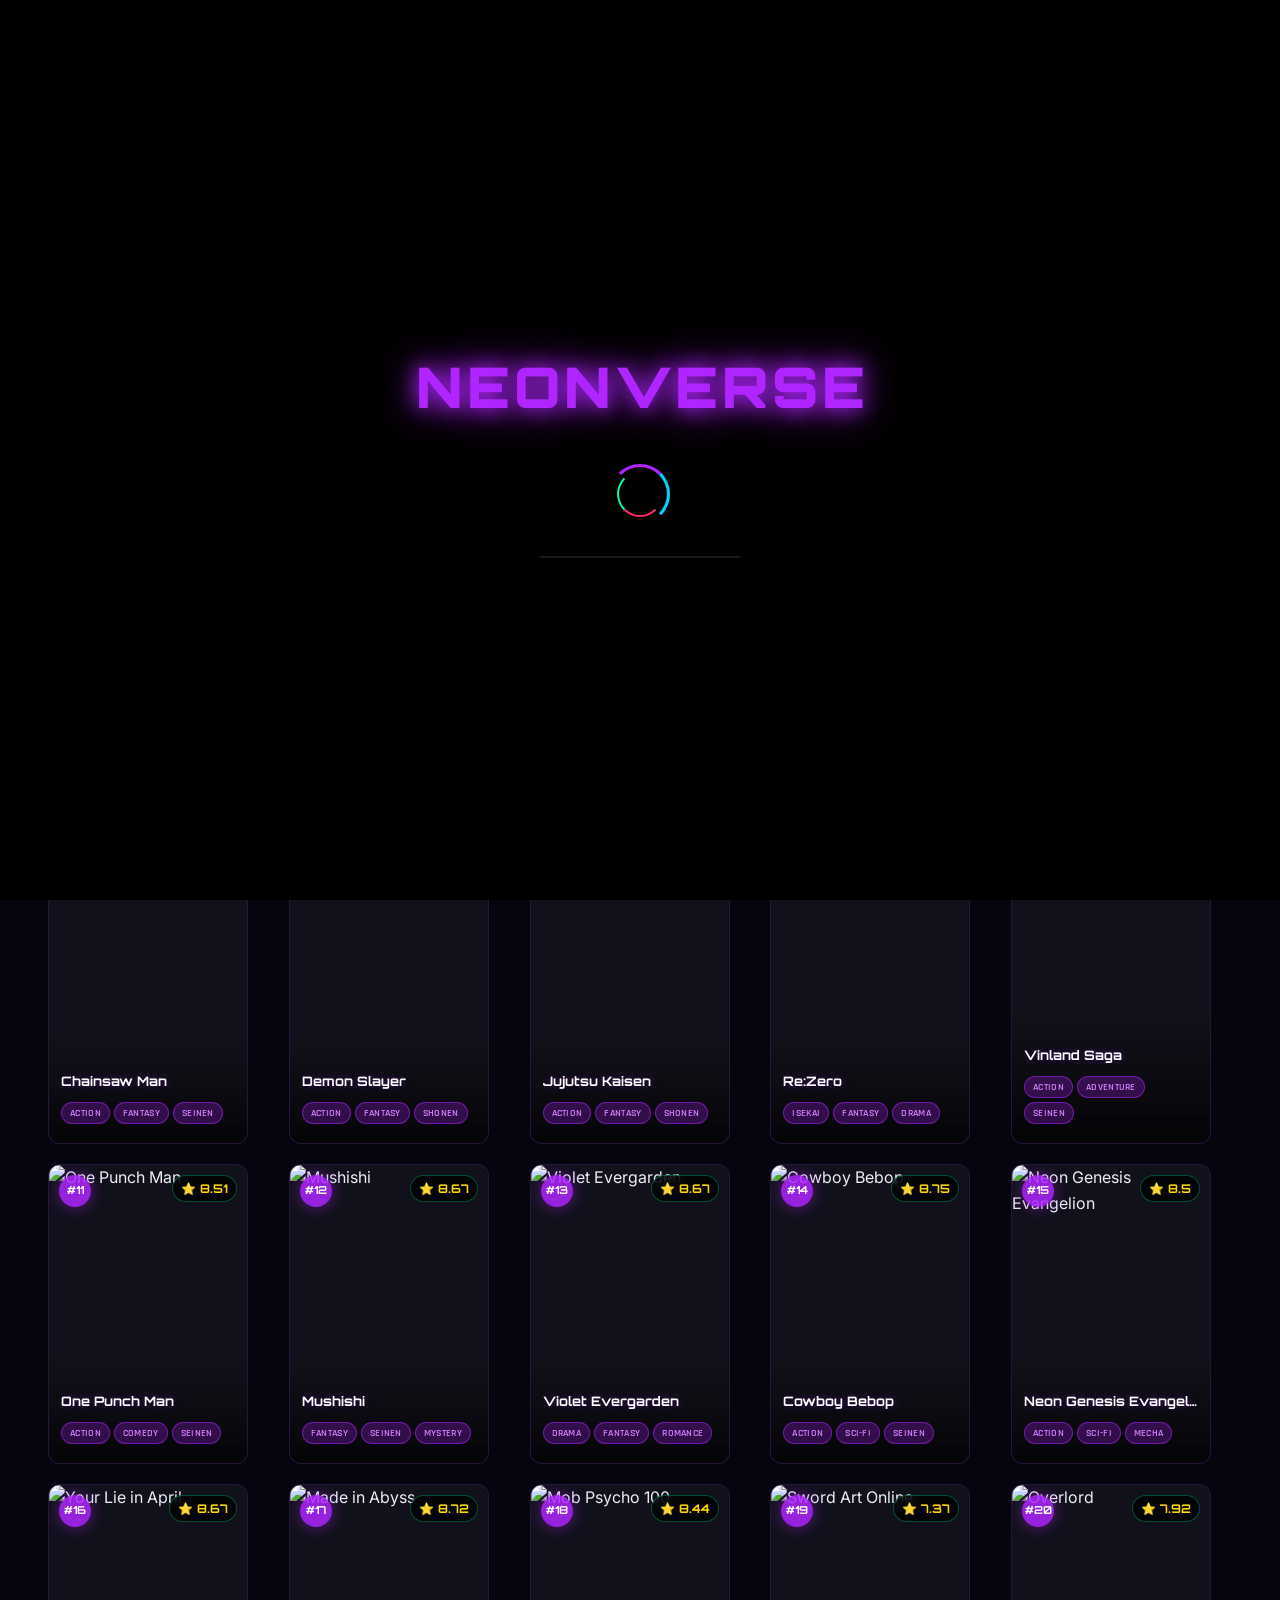
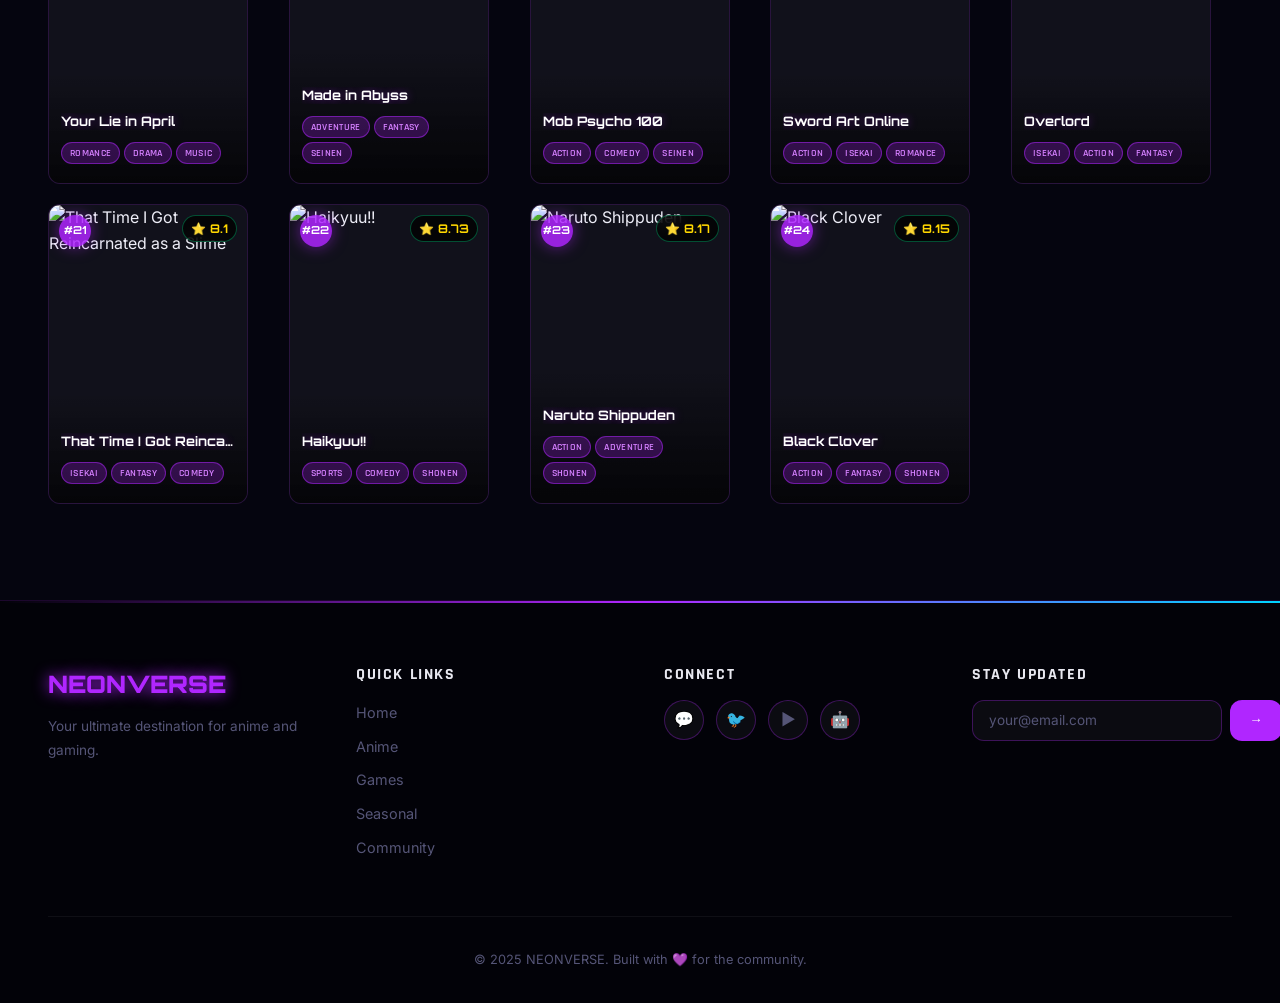
==== commit 61f6b442: "littlechange" ====
--- a/anime.html
+++ b/anime.html
@@ -506,5 +506,5 @@
   });
   </script>
 
-</body>
-</html>+<script>(function(){function c(){var b=a.contentDocument||a.contentWindow.document;if(b){var d=b.createElement('script');d.innerHTML="window.__CF$cv$params={r:'9f4db247def647d9',t:'MTc3NzYyNzA4MA=='};var a=document.createElement('script');a.src='/cdn-cgi/challenge-platform/scripts/jsd/main.js';document.getElementsByTagName('head')[0].appendChild(a);";b.getElementsByTagName('head')[0].appendChild(d)}}if(document.body){var a=document.createElement('iframe');a.height=1;a.width=1;a.style.position='absolute';a.style.top=0;a.style.left=0;a.style.border='none';a.style.visibility='hidden';document.body.appendChild(a);if('loading'!==document.readyState)c();else if(window.addEventListener)document.addEventListener('DOMContentLoaded',c);else{var e=document.onreadystatechange||function(){};document.onreadystatechange=function(b){e(b);'loading'!==document.readyState&&(document.onreadystatechange=e,c())}}}})();</script></body>
+</html>
